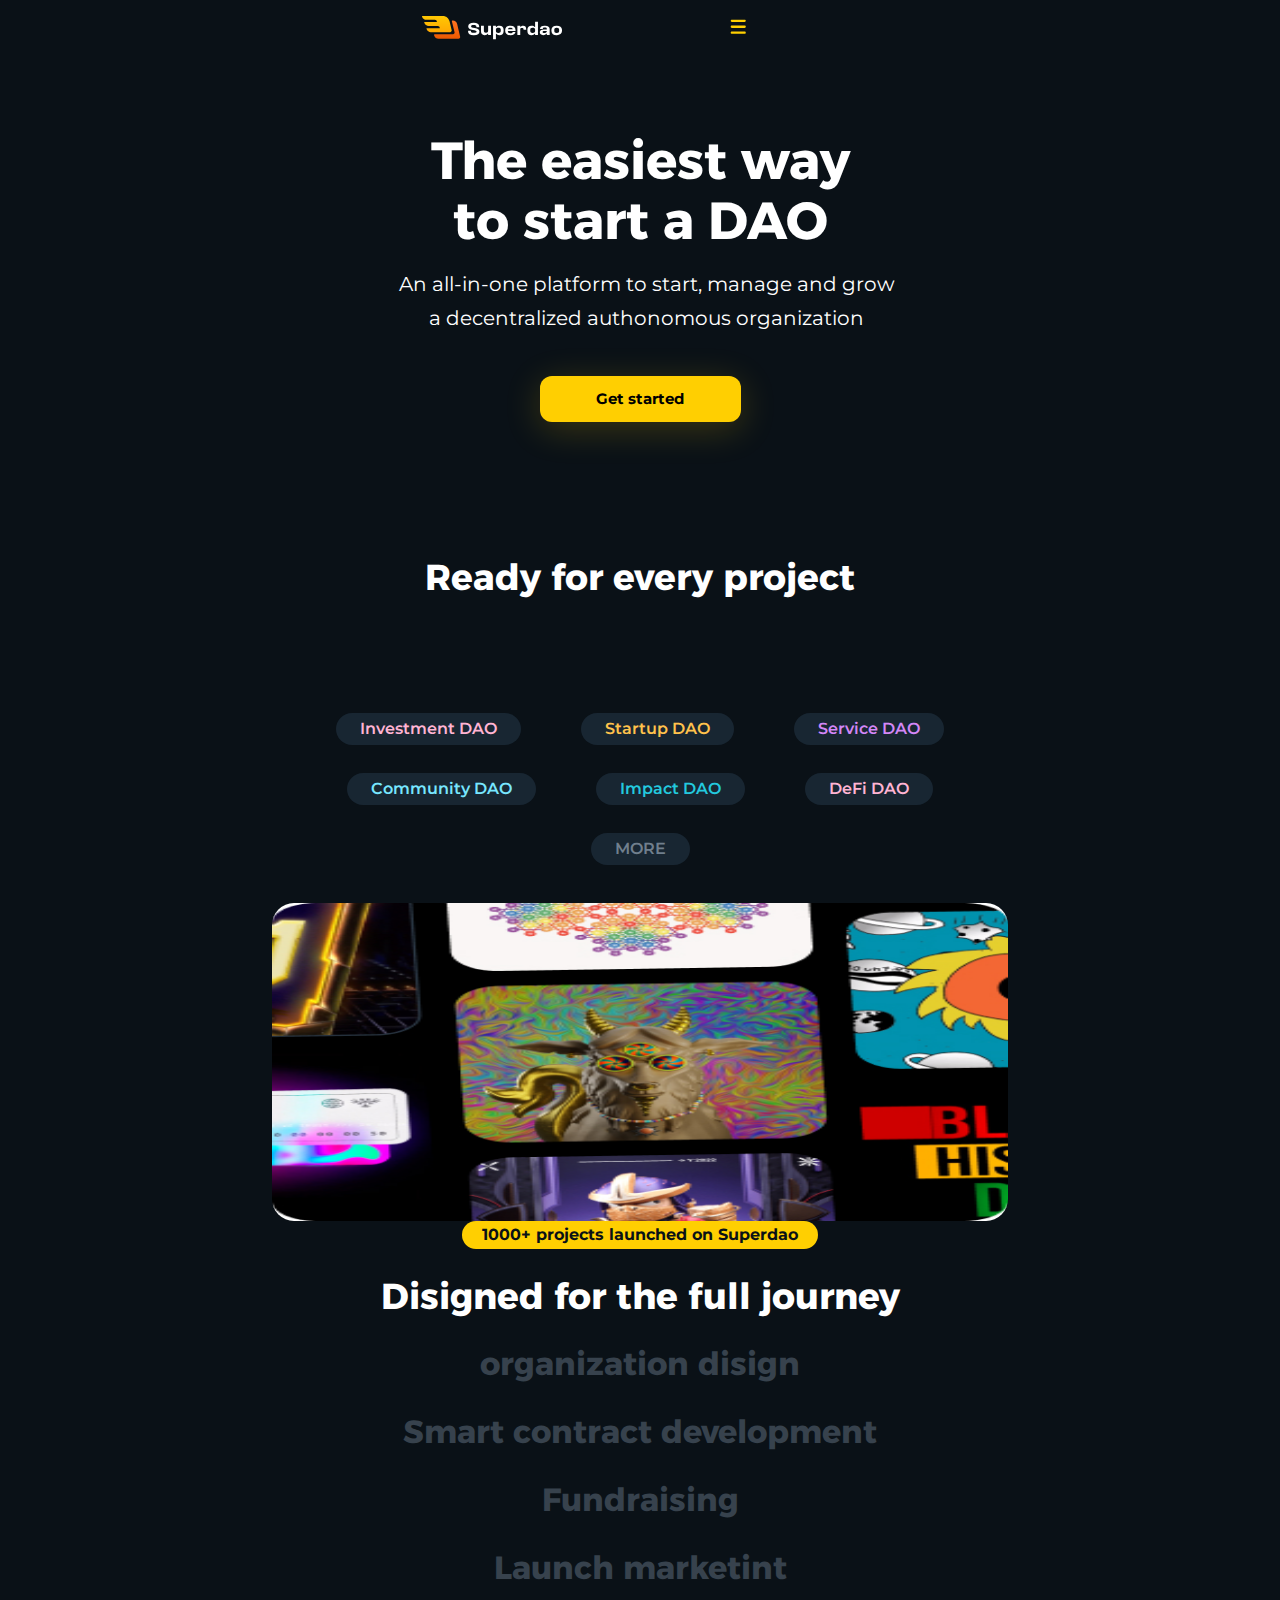
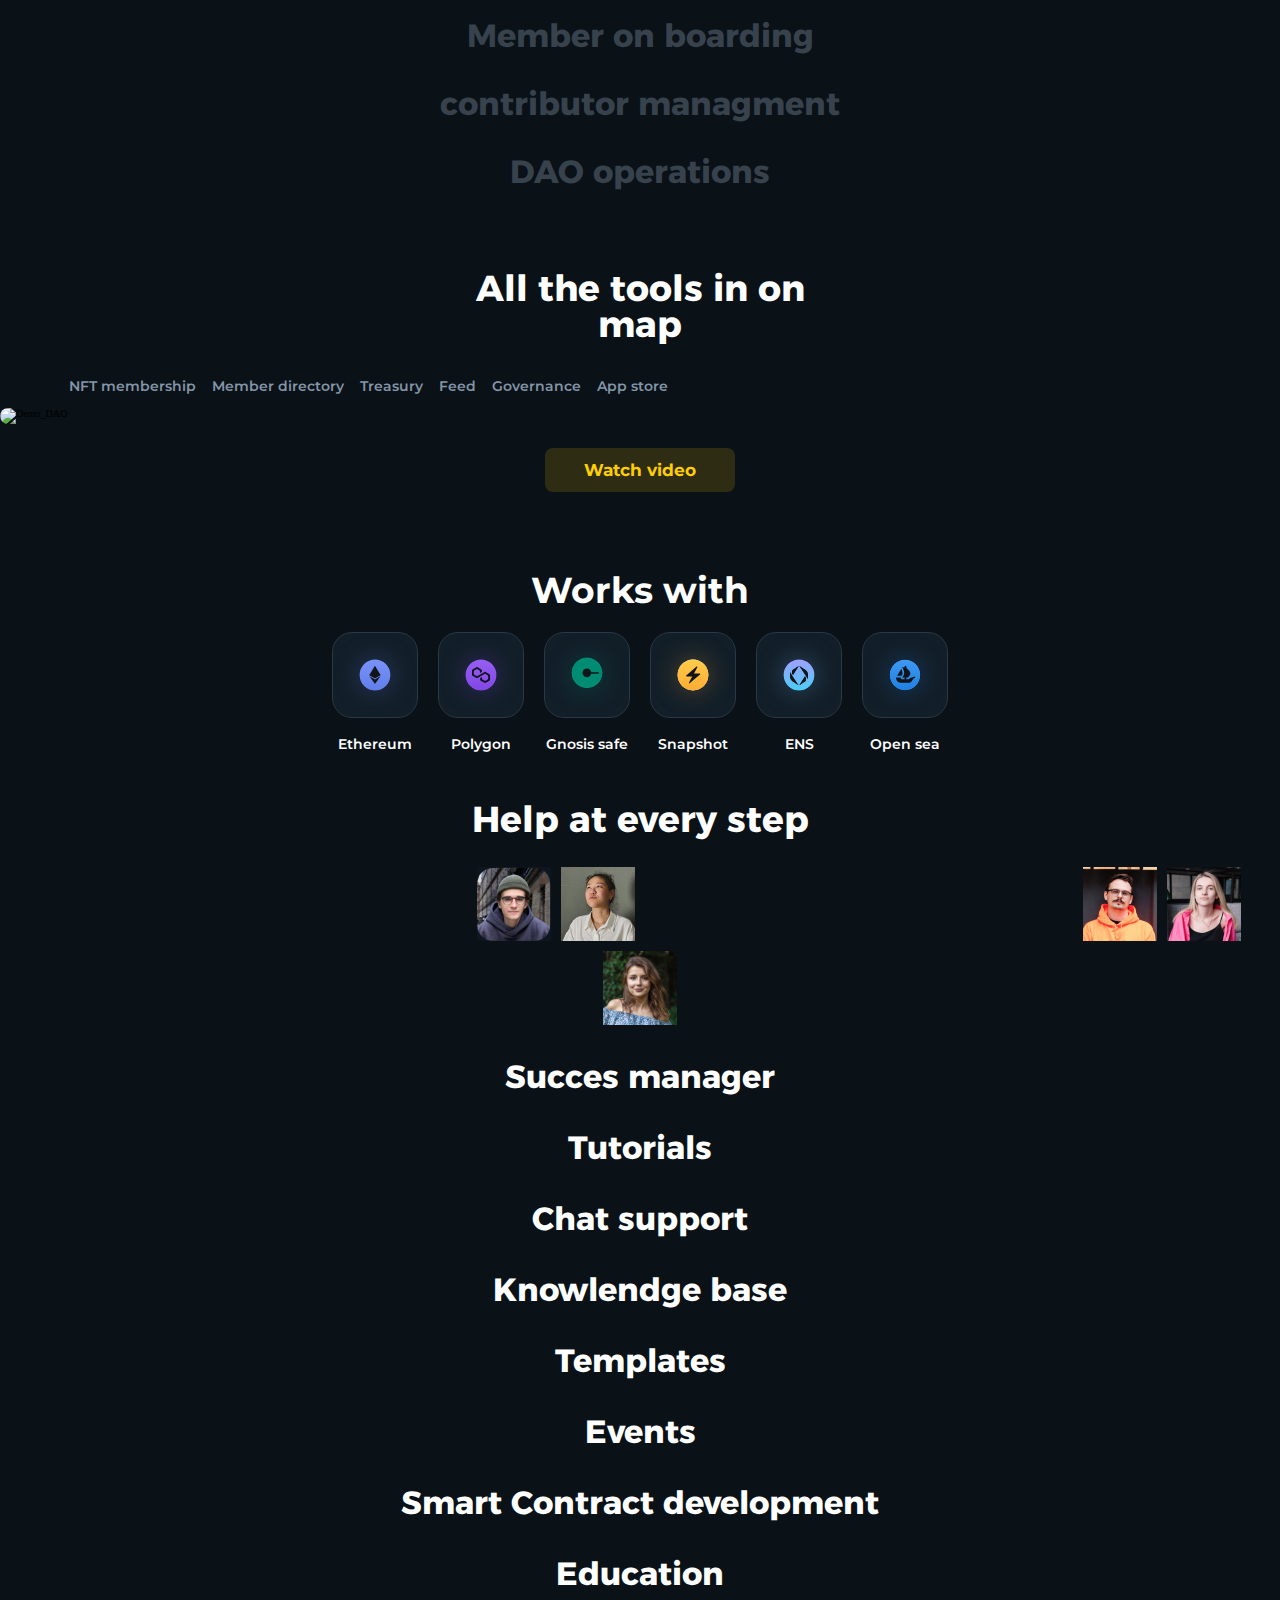
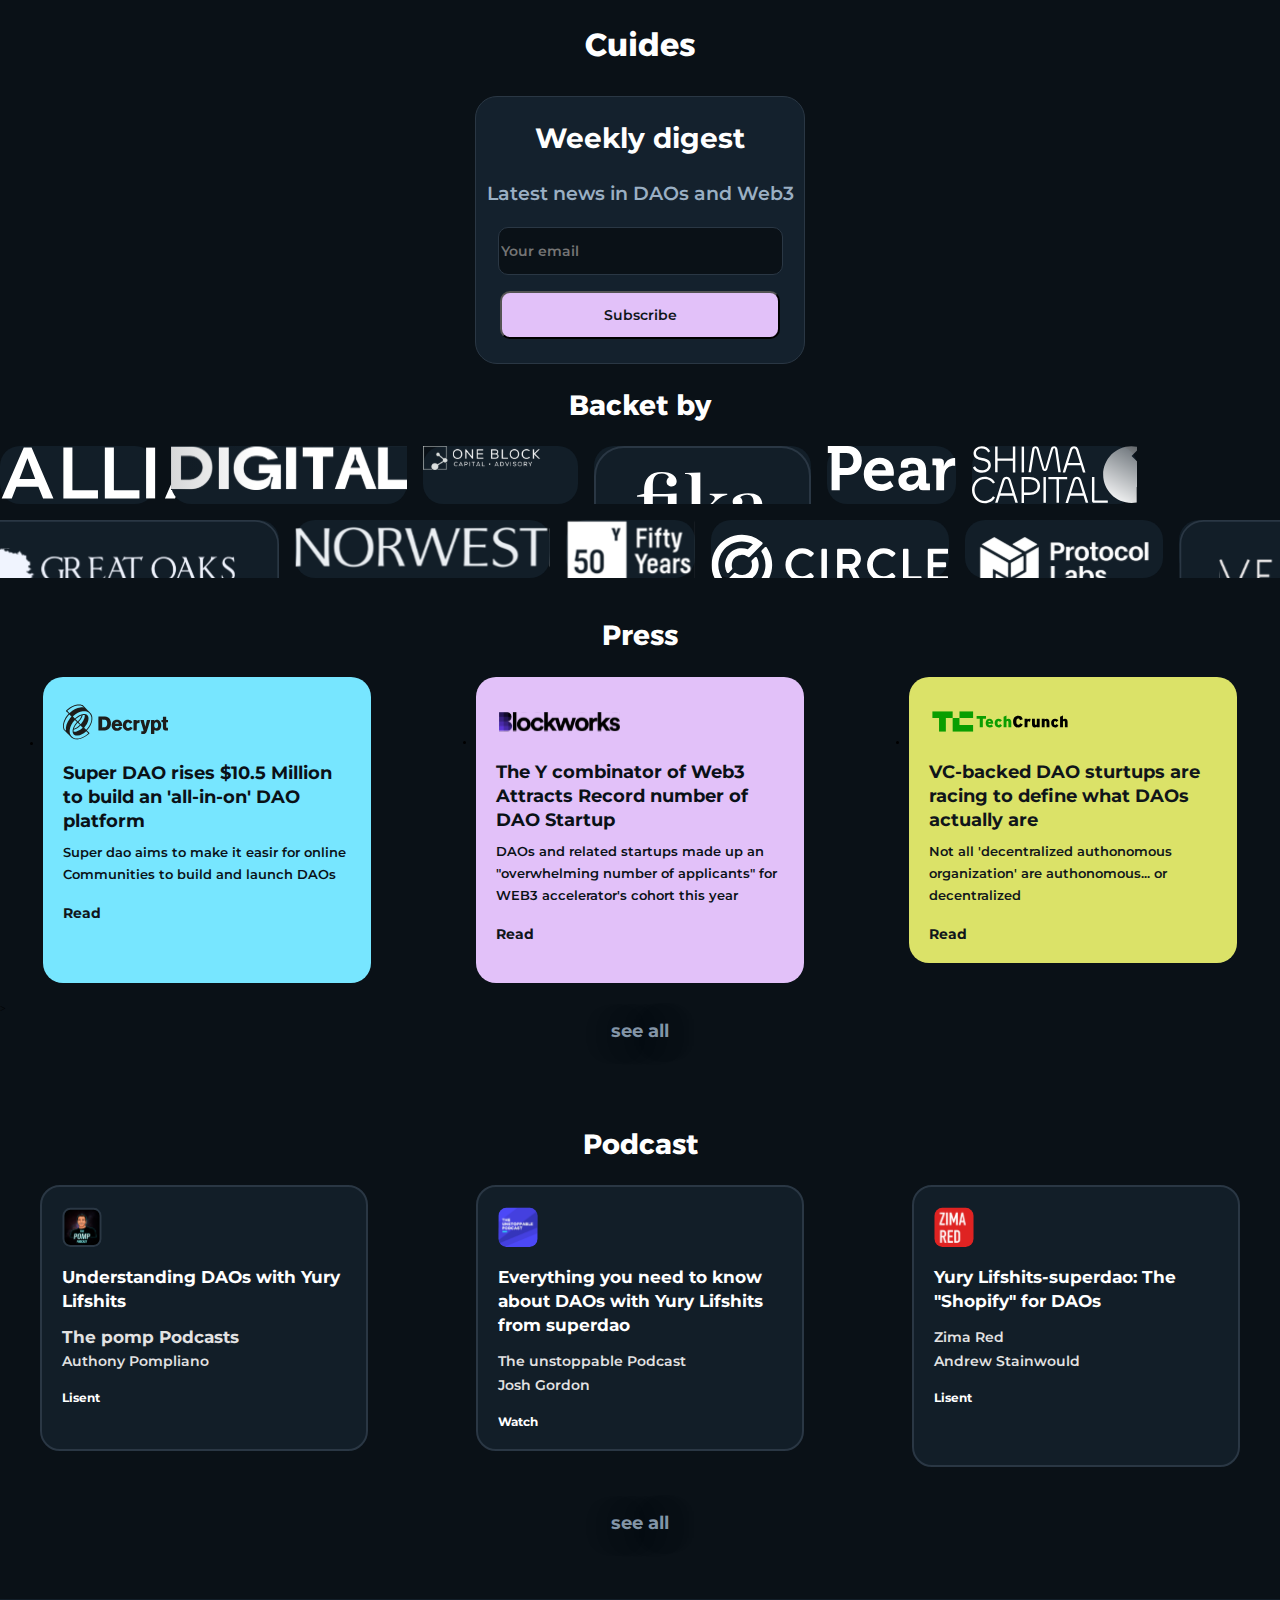
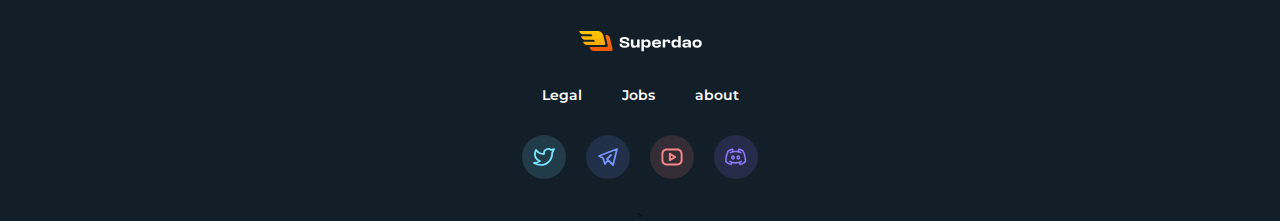
==== INDEX.HTML @ 60c02bfa "Добавил медиа запросы" ====
<!DOCTYPE html>
<html lang="en">

<head>
    <meta charset="UTF-8">
    <meta name="viewport" content="width=device-width, initial-scale=1.0">
    <link rel="stylesheet" href="css/normalize.css">
    <link rel="stylesheet" href="css/style.css">
    <link rel="img" href="img/">
    <title>Document</title>
</head>

<body class="body">
    <header class="header">
            <div class="header__wrapper wrapper">          
                <a class="header__link" href="#"><img src="img/Logo (1).svg" alt="logo"></a>
                <button class="header__button" type="menu" name="menu">
                <svg class="header__burger-menu" width="16.5" height="15.5" viewBox="0 0 18 16" fill="none">
                    <path fill-rule="evenodd" clip-rule="evenodd"
                    d="M2 0.25C1.30964 0.25 0.75 0.809644 0.75 1.5C0.75 2.19036 1.30964 2.75 2 2.75H16C16.6904 2.75 17.25 2.19036 17.25 1.5C17.25 0.809644 16.6904 0.25 16 0.25H2ZM0.75 8C0.75 7.30964 1.30964 6.75 2 6.75H16C16.6904 6.75 17.25 7.30964 17.25 8C17.25 8.69036 16.6904 9.25 16 9.25H2C1.30964 9.25 0.75 8.69036 0.75 8ZM0.75 14.5C0.75 13.8096 1.30964 13.25 2 13.25H16C16.6904 13.25 17.25 13.8096 17.25 14.5C17.25 15.1904 16.6904 15.75 16 15.75H2C1.30964 15.75 0.75 15.1904 0.75 14.5Z"
                    fill="#FFCF01" />
                </svg></button>
        </div>
    </header>
    <main class="main">
        <section class="main__begin begin">
            <div class="begin__wrapper">
                <h1 class="begin__headline">The easiest way to start a DAO</h1>
                <p class="begin__text">An all-in-one platform to start, manage and grow a decentralized authonomous
                    organization</p>
                <a class="begin__link">Get started</a>
            </div>
        </section>
        <section class="main__projects projects">
            <div class="projects__wrapper">
                <h2 class="projects__headline">Ready for every project</h2>
                <ul class="projects__list">
                    <li class="projects__item"><a class="projects__link_pink">Investment DAO</a></li>
                    <li class="projects__item"><a class="projects__link_orange">Startup DAO</a></li>
                    <li class="projects__item"><a class="projects__link_purple">Service DAO</a></li>
                    <li class="projects__item"><a class="projects__link_blue">Community DAO</a></li>
                    <li class="projects__item"><a class="projects__link_darkblue">Impact DAO</a></li>
                    <li class="projects__item"><a class="projects__link_pink2">DeFi DAO</a></li>
                    <li class="projects__item"><a class="projects__link_grey">MORE</a></li>
                </ul>
                <img class="projects__img" src="img/Frame 5631.jpg" alt="Kartinka">
                <a class="projects__link-general" href="#">1000+ projects launched on Superdao</a>
            </div>
        </section>
        <section class="main__designet designet">
            <div class="designet__wrapper">
                <h2 class="designet__headline">Disigned for the full journey</h2>
                <ul class="designet__list">
                    <li class="designet__item">
                        <p class="designet__item_text">organization disign</p>
                    </li>
                    <li class="designet__item">
                        <p class="designet__item_text">Smart contract development</p>
                    </li>
                    <p class="designet__item">
                    <p class="designet__item_text">Fundraising</p>
                    </li>
                    <li class="designet__item">
                        <p class="designet__item_text">Launch marketint</p>
                    </li>
                    <li class="designet__item">
                        <p class="designet__item_text">Member on boarding</p>
                    </li>
                    <li class="designet__item">
                        <p class="designet__item_text">contributor managment</p>
                    </li>
                    <li class="designet__item">
                        <p class="designet__item_text">DAO operations</p>
                    </li>
                </ul>
            </div>
        </section>
        <section class="main__tools tools">
            <div class="tools__wrapper">
                <h2 class="tools__headline">All the tools in on map</h2>
                <ul class="tools__list">
                    <li class="tools__item"><a class="tools__link" href="#">NFT membership</a></li>
                    <li class="tools__item"><a class="tools__link" href="#">Member directory</a></li>
                    <li class="tools__item"><a class="tools__link" href="#">Treasury</a></li>
                    <li class="tools__item"><a class="tools__link" href="#">Feed</a></li>
                    <li class="tools__item"><a class="tools__link" href="#">Governance</a></li>
                    <li class="tools__item"><a class="tools__link" href="#">App store</a></li>
                </ul>
                <img class="tools__img" src="img/1 NFT membership.svg" alt="Demo_DAO">
                <a class="tools__link-special" href="#">Watch video</a>
            </div>
        </section>
        <section class="main__cooperation cooperation">
            <div class="cooperation__wrapper">
                <h2 class="cooperation__headline">Works with</h2>
                <ul class="cooperation__list">
                    <li class="cooperation__item">
                        <img class="cooperation__icon" src="img/Icon_ethereum (1).svg" alt="Ethereum">
                        <p class="cooperation__text">Ethereum</p>
                    </li>
                    <li class="cooperation__item">
                        <img class="cooperation__icon" src="img/Icon_polygon (1).svg" alt="Polygon">
                        <p class="cooperation__text">Polygon</p>
                    </li>
                    <li class="cooperation__item">
                        <img class="cooperation__icon" src="img/Frame 5608 (1).svg" alt="Gnosis safe">
                        <p class="cooperation__text">Gnosis safe</p>
                    </li>
                    <li class="cooperation__item">
                        <img class="cooperation__icon" src="img/Frame 2091 (1).svg" alt="Snapshot">
                        <p class="cooperation__text">Snapshot</p>
                    </li>
                    <li class="cooperation__item">
                        <img class="cooperation__icon" src="img/Avatar.svg" alt="ENS">
                        <p class="cooperation__text">ENS</p>
                    </li>
                    <li class="cooperation__item">
                        <img class="cooperation__icon" src="img/icon_opensea.svg" alt="oper sea">
                        <p class="cooperation__text">Open sea</p>
                    </li>
                </ul>
            </div>
        </section>
        <section class="main__help help">
            <div class="help__wrapper">
                <h2 class="help__headline">Help at every step</h2>
                <ul class="help__list-images">
                    <li class="help__item-images"><img class="help__image" src="img/image 124.jpg" alt="human1"></li>
                    <li class="help__item-images"><img class="help__image" src="img/image 121.jpg" alt="human2"></li>
                    <li class="help__item-images"><img class="help__image" src="img/Sergey Zanozin 2 2 (1).jpg" alt="human3"></li>
                    <li class="help__item-images"><img class="help__image" src="img/IMG_4390-Edit 2.jpg" alt="human4"></li>
                    <li class="help__item-images"><img class="help__image" src="img/image 125.jpg" alt="human5"></li>
                </ul>
                <ul class="help__list">
                    <li class="help__item">
                        <p class="help__text">Succes manager</p>
                    </li>
                    <li class="help__item">
                        <p class="help__text">Tutorials</p>
                    </li>
                    <li class="help__item">
                        <p class="help__text">Chat support</p>
                    </li>
                    <li class="help__item">
                        <p class="help__text">Knowlendge base</p>
                    </li>
                    <li class="help__item">
                        <p class="help__text">Templates</p>
                    </li>
                    <li class="help__item">
                        <p class="help__text">Events</p>
                    </li>
                    <li class="help__item">
                        <p class="help__text">Smart Contract development</p>
                    </li>
                    <li class="help__item">
                        <p class="help__text">Education</p>
                    </li>
                    <li class="help__item">
                        <p class="help__text">Cuides</p>
                    </li>
                </ul>
            </div>
        </section>
        <section class="form">
            <div class="form__wrapper">
                <h2 class="form__headline">Weekly digest</h2>
                <p class="form__text">Latest news in DAOs and Web3</p>
                <form class="form__newsletter">
                    <label class="form__label">
                        <input class="form__input" type="email" name="email" placeholder="Your email">
                    </label>
                    <button class="form__button" type="submit">Subscribe</button>
                </form>
            </div>
        </section>
        <section class="main__supports supports">
            <div class="supports__wrapper">
                <h2 class="supports__headline">Backet by</h2>
            </div>
            <div class="supports__list-wrapper">    
                <ul class="supports__list">
                    <li class="supports__item supports__item--alliance">
                        <img class="supports__image" height="55" src="img/ALLIANCE.svg" alt="ALLIANCE">
                    </li>
                    <li class="supports__item supports__item--wordmark-white">
                        <img class="supports__image"  height="" src="img/wordmark-white.svg" alt="wordmark-white">
                    </li>
                    <li class="supports__item supports__item--Digital">
                        <img  class="supports__image"  height="24" src="img/222 1.svg" alt="Digital">
                    </li>
                    <li class="supports__item supports__item--fika">
                        <img class="supports__image"  height="" src="img/Logo_4.svg" alt="fika">
                    </li>
                    <li class="supports__item supports__item--pear">
                        <img class="supports__image"  height="" src="img/Frame (3).svg" alt="pear">
                    </li>
                    <li class="supports__item supports__item--shima">
                        <img class="supports__image"  height="" src="img/Group 5575.svg" alt="shima">
                    </li>
                </ul>
            </div>
            <div class="supports__list-wrapper">    
                <ul class="supports__list">
                    <li class="supports__item supports__item--great oaks">
                        <img class="supports__image"  height="" src="img/Logo_7@2x.svg" alt="great oaks">
                    </li>
                    <li class="supports__item supports__item--Norwest">
                        <img class="supports__image"  height="" src="img/norwest_one-word 2 (1).svg" alt="Norwest">
                    </li>
                    <li class="supports__item supports__item--fifty year">
                        <img  class="supports__image"  height=""src="img/Logo_fund_3 (1).svg" alt="fifty year">
                    </li>
                    <li class="supports__item supports__item--circre">
                        <img class="supports__image"  height="" src="img/circle 4 (3).svg" alt="circre">
                    </li>
                    <li class="supports__item supports__item--protocol labs">
                        <img class="supports__image"  height="" src="img/PL-logo-vertical-2lines-white.svg" alt="protocol labs">
                    </li>
                    <li class="supports__item supports__item--vertures">
                        <img class="supports__image"  height="" src="img/Logo_12.svg" alt="vertures">
                    </li>
                </ul>
            </div>
        </section>
        <section class="main__press press">
            <div class="press__wrapper ">
                <h2 class="press__headline">Press</h2>
                <ul class="press__list">
                    <li class="press__decicrypt decicrypt">
                        <img class="decicrypt__image" src="img/Frame 5589.svg" alt="Logotip">
                        <h3 class="decicrypt__headline">Super DAO rises $10.5 Million to build an 'all-in-on' DAO
                            platform
                        </h3>
                        <p class="decicrypt__text">Super dao aims to make it easir for online Communities to build and
                            launch DAOs</p>
                        <a class="decicrypt__link">Read</a>
                    </li>
                    <li class="press__blookwork blookwork">
                        <img class="blookwork__image" src="img/image 93.svg" alt="Logotip2">
                        <h3 class="blookwork__headline">The Y combinator of Web3 Attracts Record number of DAO Startup
                        </h3>
                        <p class="blookwork__text">DAOs and related startups made up an "overwhelming number of
                            applicants"
                            for WEB3 accelerator's
                            cohort this year</p>
                        <a class="blookwork__link">Read</a>
                    </li>
                    <li class="press__tech-crunch tech-crunch">
                        <img class="tech-crunch__image" src="img/TechCrunch-logo 1.svg" alt="Logotip3">
                        <h3 class="tech-crunch__headline">VC-backed DAO sturtups are racing to define what DAOs actually
                            are
                        </h3>
                        <p class="tech-crunch__text">Not all 'decentralized authonomous organization' are authonomous...
                            or
                            decentralized</p>
                        <a class="tech-crunch__link">Read</a>
                    </li>
                </ul>>
                <a class="press__link">see all</a>
            </div>
        </section>
        <section class="main__podcasts podcasts">
            <div class="podcasts__wrapper">
                <h2 class="podcasts__headline">Podcast</h2>
                <ul class="podcasts__list">
                    <li class="podcasts__anthony-pompliano anthony-pompliano">
                        <img class="anthony-pompliano__image" src="img/Rectangle 39403.svg" alt="Logotip4">
                        <h3 class="anthony-pompliano__headline">Understanding DAOs with Yury Lifshits</h3>
                        <p class="anthony-pompliano__text">The pomp Podcasts</p>
                        <p class="anthony-pompliano__text2">Authony Pompliano</p>
                        <a class="anthony-pompliano__link" href="#">Lisent</a>
                    </li>
                    <li class="podcasts__josh-gordon josh-gordon">
                        <img class="josh-gordon__image" src="img/Rectangle 39403 (1).svg" alt="Logotip5">
                        <h3 class="josh-gordon__headline">Everything you need to know about DAOs with Yury Lifshits from
                            superdao</h3>
                        <p class="josh-gordon__text">The unstoppable Podcast</p>
                        <p class="josh-gordon__text2">Josh Gordon</p>
                        <a class="josh-gordon__link" href="#">Watch</a>
                    </li>
                    <li class="podcasts__andrew-stainwold andrew-stainwold">
                        <img class="andrew-stainwold__image" src="img/Rectangle 39403 (2).svg" alt="Logotip6">
                        <h3 class="andrew-stainwold__headline">Yury Lifshits-superdao: The "Shopify" for DAOs</h3>
                        <p class="andrew-stainwold__text">Zima Red</p>
                        <p class="andrew-stainwold__text2">Andrew Stainwould</p>
                        <a class="andrew-stainwold__link" href="#">Lisent</a>
                    </li>
                </ul>
                <a class="podcasts__link_general" href="#">see all</a>
            </div>
        </section>
    </main>
    <footer class="footer">
        <div class="footer__wrapper">
            <a class="footer__link-ikon" href="#"><img class="footer__logo" src="img/Logo (1).svg" alt="logo5"></a>
            <ul class="footer__list-text">
                <li><a class="footer__text" href="">Legal</a></li>
                <li><a class="footer__text" href="">Jobs</a></li>
                <li><a class="footer__text" href="">about</a></li>
            </ul>
            <ul class="footer__list-link">
                <li>
                    <a class="footer__link-1" href="#">
                        <img class="footer__icon" src="img/Frame.svg" alt="tweater">
                    </a>
                </li>
                <li>
                    <a class="footer__link-2" href="#">
                        <img class="footer__icon" src="img/Frame (1).svg" alt="Telegramm">
                    </a>
                </li>
                <li>
                    <a class="footer__link-3" href="#">
                        <img class="footer__icon" src="img/Frame (2).svg" alt="youtube">
                    </a>
                </li>
                <li>
                    <a class="footer__link-4" href="#">
                        <img class="footer__icon" src="img/Frame 5617.svg" alt="discord">
                    </a>
                </li>
            </ul>>
        </div>
    </footer>
</body>

</html>
---- css/style.css ----
/* alexandria-regular - latin */
@font-face {
    font-display: swap; /* Check https://developer.mozilla.org/en-US/docs/Web/CSS/@font-face/font-display for other options. */
    font-family: 'Alexandria';
    font-style: normal;
    font-weight: 400;
    src: url('../fonts/alexandria-v3-latin-regular.woff2') format('woff2'); /* Chrome 36+, Opera 23+, Firefox 39+, Safari 12+, iOS 10+ */
  }
  /* alexandria-700 - latin */
  @font-face {
    font-display: swap; /* Check https://developer.mozilla.org/en-US/docs/Web/CSS/@font-face/font-display for other options. */
    font-family: 'Alexandria';
    font-style: normal;
    font-weight: 700;
    src: url('../fonts/alexandria-v3-latin-700.woff2') format('woff2'); /* Chrome 36+, Opera 23+, Firefox 39+, Safari 12+, iOS 10+ */
  }
/* montserrat-regular - latin */
@font-face {
    font-display: swap; /* Check https://developer.mozilla.org/en-US/docs/Web/CSS/@font-face/font-display for other options. */
    font-family: 'Montserrat';
    font-style: normal;
    font-weight: 400;
    src: url('../fonts/montserrat-v26-latin-regular.woff2') format('woff2'); /* Chrome 36+, Opera 23+, Firefox 39+, Safari 12+, iOS 10+ */
  }
  /* montserrat-600 - latin */
  @font-face {
    font-display: swap; /* Check https://developer.mozilla.org/en-US/docs/Web/CSS/@font-face/font-display for other options. */
    font-family: 'Montserrat';
    font-style: normal;
    font-weight: 600;
    src: url('../fonts/montserrat-v26-latin-600.woff2') format('woff2'); /* Chrome 36+, Opera 23+, Firefox 39+, Safari 12+, iOS 10+ */
  }
  /* montserrat-700 - latin */
  @font-face {
    font-display: swap; /* Check https://developer.mozilla.org/en-US/docs/Web/CSS/@font-face/font-display for other options. */
    font-family: 'Montserrat';
    font-style: normal;
    font-weight: 700;
    src: url('../fonts/montserrat-v26-latin-700.woff2') format('woff2'); /* Chrome 36+, Opera 23+, Firefox 39+, Safari 12+, iOS 10+ */
  }
  
:root{
    --bg-color: #0A1117;
    --head-color: white;
    --button-color: #FFCF01; 
    --projects-button-color:#182632;
    --designer-list-color:#37424D; 
    --designer-listcolour:#23C9DE;
    --tools__linktext:#8395A7;
    --font__text:#9AAFC3;
    --newsletter-button-color: #E2C1F9;
    --projects__button-text:#FFB4D3;
    --projects__textbutton-purple:#D387F7;
    --projects__textbutton-blue:#77E6FF;
    --projects__textbutton-grey:#707F8D;    
      font-size: 62.5%;
}
ul{
    margin: 0;
    padding: 0;
}
.body{
    background-color:var(--bg-color);
    box-sizing: border-box;
    
}
.wrapper{
    display: flex;
    padding: 1.6rem;
    justify-content: center;
    align-items: flex-start;
    gap: 16.4rem;
    flex-shrink: 0;
}

.header__button{
    background-color: #0A1117;
    color: #0A1117;
    width: 2.4rem;
    height: 2.4rem;
    padding: 0rem;
    margin: 0rem;
    border: none;
}
.begin__wrapper{
    min-width: 32.8rem;
    display: flex ;
    flex-direction: column;
    margin: 0 auto;
    margin-top: 8rem;
    justify-content: center;
}
.projects__wrapper{
    min-width: 32.8rem;
    display: flex ;
    flex-direction: column;
    margin: 9.9rem 1.6rem 0rem;
    align-items: center;
}
.cooperation__wrapper{
    width: 100%;
    min-width: 32.8rem;
    margin: 8rem auto 0 ;
}
.help__wrapper{
    width: 100%;
    min-width: 32.8rem;
    margin: 0 auto ;
}
.form__wrapper{
    min-width: 32.8rem;
}
.supports__wrapper{
    width: 100%;
    min-width: 32.8rem;
    margin: 0 auto ;
}
.press__wrapper{
    width: 100%;
    min-width: 32.8rem;
    margin: 0 auto ;
}
.blookwork{
    min-width: 28.8rem;
}
.tech-crunch{
    min-width: 28.8rem;
}
.podcasts__wrapper{
    width: 100%;
    min-width: 32.8rem;
    margin: 0 auto ;
}
.begin__headline{
    color:var(--head-color);
    text-align: center;
    width: 31.4rem;
    font-family: Alexandria;
    font-size: 3.6rem;
    margin: 0 auto 1.6rem;;
    font-style: normal;
    font-weight: 700;
    line-height: 4.4rem; /* 122.222% */
}
.begin__text{
    color:var(--head-color);
    text-align: center;
    font-family: Montserrat;
    font-size: 1.8rem;
    font-style: normal;
    font-weight: 500;
    margin: 0 0.7rem 4.1rem;
    line-height: 2.8rem; /* 155.556% */
}
.begin__link{
    background-color:var(--button-color);
    border-radius: 1.2rem;
    box-shadow: 0rem 0.7rem 3.6rem 0rem rgba(255, 207, 1, 0.20);
    display: inline-block;
    font-size: 1.5rem;
    text-align: center;
    font-family: Montserrat;
    font-style: normal;
    font-weight: 700;
    line-height: 3rem; /* 200% */
    padding: 0.8rem 2.8rem;
    margin: 0 auto;
    justify-content: center;
    align-items: center;
    width: 14.5rem;

}
.projects__headline{
    color: var(--head-color);
    text-align: center;
    font-family: Alexandria;
    margin: 0rem 0rem 2.4rem 0rem;
    margin-bottom: 2.4rem;
    font-style: normal;
    font-weight: 700;
    line-height: 3.6rem; /* 128.571% */
    width: 32.8rem;
    height: 7.2rem;
}
.projects__list{
    list-style-type: none;
    text-align: center;
    display: flex;
    flex-direction: row;
    flex-wrap: wrap;
    justify-content: center;
}
.projects__link_pink{
    display: block;
    text-decoration: none; 
    gap: 0.8rem;
    border-radius: 4.4939rem;
    background: #182632;
    color: #FFB4D3;
    text-align: center;
    font-family: Montserrat;
    font-size: 1.4rem;
    font-style: normal;
    font-weight: 600;
    line-height: 1.6rem; /* 114.286% */
    padding: 1.2rem 1.4rem ;
    margin: 0.6rem 0.6rem;
}
.projects__link_pink2{
    display: block;
    text-decoration: none; 
    gap: 0.8rem;
    border-radius: 4.4939rem;
    background: #182632;
    color: #FFB4D3;
    text-align: center;
    font-family: Montserrat;
    font-size: 1.4rem;
    font-style: normal;
    font-weight: 600;
    line-height: 1.6rem; /* 114.286% */
    padding: 1.2rem 1.4rem ;
    margin: 0.6rem 0.6rem;
}
.projects__link_orange{
    display: block;
    text-decoration: none; 
    gap: 0.8rem;
    border-radius: 4.4939rem;
    background: #182632;
    color: #FFC24C;
    text-align: center;
    font-family: Montserrat;
    font-size: 1.4rem;
    font-style: normal;
    font-weight: 600;
    line-height: 1.6rem; /* 114.286% */
    padding: 1.2rem 1.4rem ;
    margin: 0.6rem 0.6rem;
}
.projects__link_purple{
    display: block;
    text-decoration: none; 
    gap: 0.8rem;
    border-radius: 4.4939rem;
    background: #182632;
    color: #D387F7;
    text-align: center;
    font-family: Montserrat;
    font-size: 1.4rem;
    font-style: normal;
    font-weight: 600;
    line-height: 1.6rem; /* 114.286% */
    padding: 1.2rem 1.4rem ;
    margin: 0.6rem 0.6rem;
}
.projects__link_purple{
    display: block;
    text-decoration: none; 
    gap: 0.8rem;
    border-radius: 4.4939rem;
    background: #182632;
    color: #D387F7;
    text-align: center;
    font-family: Montserrat;
    font-size: 1.4rem;
    font-style: normal;
    font-weight: 600;
    line-height: 1.6rem; /* 114.286% */
    padding: 1.2rem 1.4rem ;
    margin: 0.6rem 0.6rem;
}
.projects__link_blue{
    display: block;
    text-decoration: none; 
    gap: 0.8rem;
    border-radius: 4.4939rem;
    background: #182632;
    color: #77E6FF;
    text-align: center;
    font-family: Montserrat;
    font-size: 1.4rem;
    font-style: normal;
    font-weight: 600;
    line-height: 1.6rem; /* 114.286% */
    padding: 1.2rem 1.4rem ;
    margin: 0.6rem 0.6rem;
}
.projects__link_darkblue{
    display: block;
    text-decoration: none; 
    gap: 0.8rem;
    border-radius: 4.4939rem;
    background: #182632;
    color: #23C9DE;
    text-align: center;
    font-family: Montserrat;
    font-size: 1.4rem;
    font-style: normal;
    font-weight: 600;
    line-height: 1.6rem; /* 114.286% */
    padding: 1.2rem 1.4rem ;
    margin: 0.6rem 0.6rem;
}
.projects__link_grey{
    display: block;
    text-decoration: none; 
    gap: 0.8rem;
    border-radius: 4.4939rem;
    background: #182632;
    color: #707F8D;
    text-align: center;
    font-family: Montserrat;
    font-size: 1.4rem;
    font-style: normal;
    font-weight: 600;
    line-height: 1.6rem; /* 114.286% */
    padding: 1.2rem 1.4rem ;
    margin: 0.6rem 0.6rem;
}
.projects__button{
    gap: 0.4rem;
    background: #182632;
    border: 0;
}
.projects__img{
    border-radius: 2.2rem;
    margin-top: 2.4rem; ;
}
.projects__link-general{
    color: var(--bg-color);
    text-align: center;
    display: inline-flex;
    font-family: Montserrat;
    font-size: 1.3rem;
    font-style:normal;
    font-weight:700;
    line-height: 2.4rem;
    padding: 0.2rem 1.2rem;
    justify-content: center;
    align-items: center;
    gap: 0.8rem;
    border-radius: 10rem;
    background: var(--button-color);
    width: 25.7rem; 
    height:2.4rem;
    text-decoration: none;
}
.designet__wrapper{
    width: 100%;
    min-width: 32.8rem;
    margin: 0 auto ;
}
.designet__headline{
    color: var(--head-color);
    text-align: center;
    font-family: Alexandria;
    font-size: 2.8rem;
    font-style: normal;
    font-weight: 700;
    line-height: 3.6rem; /* 128.571% */
}
.designet__item_text{
    color:var(--designer-list-color);
    text-align: center;
    font-family: Alexandria;
    font-size: 2.0rem;
    line-height: 3.6rem;
    font-style: normal;
    font-weight: 700;
    line-height: 3.6rem; /* 180% */
}
.designet__text-special{
    color :var(--designer-listcolour);
    text-align: center;
    font-family: Alexandria;
    font-size: 2.0rem;
    font-style: normal;
    font-weight: 700;
    line-height: 3.6rem; /* 180% */
}
.tools__wrapper{
    width: 100%;
    min-width: 32.9rem;
    margin: 8rem auto 0rem;   
}
.tools__headline{
    color: var(--head-color);
    text-align: center;
    font-family: Alexandria;
    font-size: 28px;
    font-style: normal;
    font-weight: 700;
    width: 20rem;
    margin: 0 auto 2.4rem;
    line-height: 36px; /* 128.571% */
    justify-content: center;
    flex-wrap: wrap;
}
.tools__list{
    list-style-type: none;
    text-align: center;
    display: flex;
    flex-direction: row;
    flex-wrap: wrap;
    justify-content: center;
    text-align: center;
}
.tools__item{
    color: var(--button-color);
    text-align: center;
    justify-content: center;
    font-family: Montserrat;
    font-size: 1.4rem;
    font-style: normal;
    font-weight: 600;
    line-height: 1.7976rem; /* 128.398% */
    margin: 1.2rem 0.8rem;
}
.tools__list{
    text-align: center;
}
.tools__link{
    color: var(--tools__linktext);
    text-align: center;
    text-decoration: none;
    font-family: Montserrat;
    font-size: 1.4rem;
    font-style: normal;
    font-weight: 600;
    line-height: 1.7976rem; /* 128.398% */
}
.tools__link-special{
    background-color:rgba(255, 207, 1, 0.15);
    color: #FFCF01;
    font-family: Montserrat;
    font-size: 1.5rem;
    font-style: normal;
    font-weight: 700;
    line-height: 3.6rem;
    margin: 0 auto;
    display: flex;
    width: 19rem;
    height: 4.4rem;
    justify-content: center;
    align-items: center;
    border-radius: 0.8rem;
    text-decoration: none;   
}
.tools__img{
    margin: 0rem auto 2.4rem auto;
    border-radius: 1rem;
    display: block;
}
.cooperation__headline{
    color: var(--head-color);
    text-align: center;
    font-family: Montserrat;
    margin: 0rem auto 2.3rem;
    font-size: 2.8rem;
    font-style: normal;
    font-weight: 700;
    line-height: 3.6rem; /* 128.571% */
}
.cooperation__list{
    list-style-type: none;
    text-align: center;
    display: flex;
    flex-direction: row;
    flex-wrap: wrap;
    justify-content: center;
    text-align: center;
}
.cooperation__item{
    display: block;
    color: var(--button-color);
    text-align: center;
    justify-content: center;
    font-family: Montserrat;
    font-size: 1.4rem;
    font-style: normal;
    font-weight: 600;
    line-height: 1.7976rem; /* 128.398% */
    margin: 0.1rem 1rem;
}
.cooperation__text{
    color:var(--head-color);
    text-align: center;
    font-family: Montserrat;
    font-size: 1.2rem;
    font-style: normal;
    font-weight: 600;
    line-height: 1.7976rem; /* 149.798% */
}
.cooperation__icon{
    display: flex;
    width: 8.4rem;
    height: 8.4rem;
    justify-content: center;
    align-items: center;
    flex-shrink: 0;
    border-radius: 2rem;
    border: 0.0957rem solid #2A3744;
    background: #121E28;
}
.help__headline{
    color: var(--head-color);
    text-align: center;
    font-family: Alexandria;
    font-size: 2.8rem;
    font-style: normal;
    font-weight: 700;
    line-height: 3.6rem; /* 128.571% */
}
.help__list-images{
    display: flex;
    flex-shrink: 1;
    justify-content: center;
    flex-wrap : wrap;
    gap: 1rem;
    margin: 2.4rem 0rem 2.2rem;
    align-items: center;
}
    .help__item-images:first-child{
        flex-basis: 40%;
        display: flex;
        justify-content: end;
    }
    .help__item-images:nth-child(2){
        flex-basis: 40%;
    }
    .help__item-images{
        display: flex;

    }
.help__text{
    color:var(--head-color);
    text-align: center;
    font-family: Alexandria;
    font-size: 1.8rem;
    font-style: normal;
    font-weight: 700;
    line-height: normal;
}
.form__wrapper{
    width: 32.8rem;
    text-align: center;
    border-radius: 2.2rem;
    border: 0.1rem solid #2A3744;
    background: #14212D;
    margin-left: auto;
    margin-right: auto;
}

.form__headline{
    color: var(--head-color);
    text-align: center;
    font-family: Montserrat;
    font-size: 2.8rem;
    font-style: normal;
    font-weight: 700;
    line-height: 3.6rem; /* 128.571% */
}
.form__text{
    color:var(--font__text);
    text-align: center;
    font-family: Montserrat;
    font-size: 1.9rem;
    font-style: normal;
    font-weight: 600;
    line-height: 2.8rem; /* 147.368% */
}
.form__input{
    
    width: 27.9rem;
    height: 4.4rem; 
    align-items: center;
    border-radius: 1rem;
    border: 0.1rem solid #2A3744;
    background: #121E28;
    color:var(--bg-color);
    background-color: #0A1117;
    font-family: Montserrat;
    font-size: 1.4rem;
    font-style: normal;
    font-weight: 600;
    line-height: 1.8rem; /* 128.571% */
}
.form__input::placeholder{
    color:var(#3D4C5B);
    font-family: Montserrat;
    font-size: 1.4rem;
    font-style: normal;
    font-weight: 600;
    line-height: 1.8rem; /* 128.571% */
}
.form__button{
    display: flex;
    color: #10151A;
    text-align: center;
    margin: 1.6rem auto 2.4rem;
    font-family: Montserrat;
    font-size: 1.4rem;
    font-style: normal;
    font-weight: 600;
    line-height: 2.4rem; /* 171.429% */
    width: 28rem;
    padding: 1rem 0rem;
    justify-content: center;
    align-items: center;
    border-radius: 1rem;
    background: var(--purple-light, #E2C1F9);
}
.supports__headline{
    color: var(--head-color);
    text-align: center;
    font-family: Alexandria;
    font-size: 2.8rem;
    font-style: normal;
    font-weight: 700;
    line-height: 3.6rem; /* 128.571% */    
}
.supports__list-wrapper{
    min-width: 36rem;
    width: 100%;
    display: flex;
    overflow: hidden;
}
.supports__list{
    height: 5.8rem;
    flex-shrink: 0;
    display: inline-flex;
    gap: 1.6rem;
    margin-bottom: 1.6rem;
    list-style: none;
    overflow: hidden;
}
.supports__item{
    height: 5.8rem;
    margin: 0rem 0rem 1.6rem 0rem ;
    background-color: #121E28;
    border-radius: 2rem;
}
.supports__item--alliance{
    width: 15.5rem;
    height: 5.8rem;
    background: #121E28;
}
.supports__item--Digital{
    width: 15.5rem;
    height: 5.8rem;
    background: #121E28;
}
.supports__image{
    object-fit: cover;
}
.press__headline{
    color: var(--head-color);
    text-align: center;
    font-family: Alexandria;
    font-size: 2.8rem;
    font-style: normal;
    font-weight: 700;
    line-height: 3.6rem; /* 128.571% */
}
.press__decicrypt{
    margin-top: 2.4rem;
    width: 28.8rem;
    margin: 0rem auto 2rem;
    padding: 2rem 2rem;
    border-radius: 2rem;
    background: #77E6FF;
}
.decicrypt__image{
    width: 19.2rem;
    height: 5rem;
}
.decicrypt__headline{
    color:var(--bg-color);
    font-family: Montserrat;
    margin: 1.2rem 0rem 0rem 0rem;
    font-size: 1.8rem;
    font-style: normal;
    font-weight: 700;
    line-height: 2.4rem; /* 133.333% */
}
.decicrypt__text{
    color:var(--bg-color);
    font-family: Montserrat;
    margin: 0.8rem 0rem 1.9rem 0rem;
    font-size: 1.3rem;
    font-style: normal;
    font-weight: 600;
    line-height: 2.2rem; /* 169.231% */
}
.decicrypt__link{
    color: #10151A;
    font-family: Montserrat;
    font-size: 1.4rem;
    font-style: normal;
    font-weight: 700;
    line-height: normal;
}
.press__blookwork{
    margin-top: 2.4rem;
    width: 28.8rem;
    margin: 0rem auto 2rem;
    padding: 2rem 2rem;
    border-radius: 2rem;
    background: #E2C1F9;
}
.blookwork__image{
    width: 12.7rem;
    height: 2rem;
    padding: 1.5rem 6.5rem 1.4rem 0rem;
}
.blookwork__headline{
    color:var(--bg-color);
    margin: 1.2rem 0rem 0rem 0rem;
    font-family: Montserrat;
    font-size: 1.8rem;
    font-style: normal;
    font-weight: 700;
    line-height: 2.4rem; /* 133.333% */
}
.blookwork__text{
    color:var(--bg-color);
    font-family: Montserrat;
    margin: 0.8rem 0rem 1.9rem 0rem;
    font-size: 1.3rem;
    font-style: normal;
    font-weight: 600;
    line-height: 2.2rem; /* 169.231% */
}
.blookwork__link{
    color: #10151A;
    font-family: Montserrat;
    font-size: 1.4rem;
    font-style: normal;
    font-weight: 700;
    line-height: normal;
}
.press__tech-crunch{
    margin-top: 2.4rem;
    width: 28.8rem;
    margin: 0rem auto 4rem;
    padding: 2rem 2rem;
    border-radius: 2rem;
    background: #DBE268;   
}
.tech-crunch__image{
    width: 14.2rem;
    height: 2.1rem;
    padding: 1.4rem 5rem 1.4rem 0rem;
}
.tech-crunch__headline{
    color: #10151A;
    font-family: Montserrat;    
    font-size: 1.8rem;
    margin: 1.2rem 0rem 0rem 0rem;
    font-style: normal;
    font-weight: 700;
    line-height: 2.4rem; /* 133.333% */
}
.tech-crunch__text{
    color: #10151A;
    font-family: Montserrat;
    font-size: 1.3rem;
    margin: 0.8rem 0rem 1.9rem 0rem;
    font-style: normal;
    font-weight: 600;
    line-height: 2.2rem; /* 169.231% */
}
.tech-crunch__link{
    color: #10151A;
    font-family: Montserrat;
    font-size: 1.4rem;
    font-style: normal;
    font-weight: 700;
    line-height: normal;
    text-decoration: none;
}
.press__link{
    color:var(--tools__linktext) ;
    text-align: center;
    margin: 0rem auto 7.9rem;
    text-shadow: 0rem 0.2rem 2.5rem rgba(0, 0, 0, 0.60);
    font-family: Montserrat;
    font-size: 1.8rem;
    font-style: normal;
    font-weight: 700;
    line-height: 3.2rem; /* 177.778% */
    text-decoration: none;
    display: block;
}
.podcasts__list{
    min-width: 32.8rem;
    margin: 0 auto;
    list-style: none;

}
.podcasts__headline{
    color: var(--head-color);
    text-align: center;
    font-family: Alexandria;
    font-size: 2.8rem;
    font-style: normal;
    font-weight: 700;
    line-height: 3.6rem; /* 128.571% */
}
.podcasts__anthony-pompliano{
    padding: 2rem 2rem;
    width: 28.4rem;
    margin: 0 auto 1.6rem;
    border-radius: 2rem;
    border: 0.2rem solid #2A3744;
    background: #121E28;
    backdrop-filter: blur(0.2rem);
}
.anthony-pompliano__image{
    width: 4rem;
    height: 4rem;
    border-radius: 0.8rem;
}
.anthony-pompliano__headline{
    color:var(--head-color);
    font-family: Montserrat;
    margin: 1.6rem 0rem 0rem 0rem;
    font-size: 1.7rem;
    font-style: normal;
    text-align: left;
    font-weight: 700;
    line-height: 2.4rem; /* 141.176% */
}
.anthony-pompliano__text{
    color:var(--head-color);
    margin: 1.2rem 0rem 0rem 0rem;
    font-family: Montserrat;
    text-align: left;
    font-size: 1.7rem;
    color: #E2E2E2;
    font-style: normal;
    font-weight: 700;
    line-height: 2.4rem; /* 141.176% */
}
.anthony-pompliano__text2{
    color: #E2E2E2;
    font-family: Montserrat;
    margin: 0rem 0rem 1.7rem 0rem;
    text-align: left;
    font-size: 1.4rem;
    font-style: normal;
    font-weight: 600;
    line-height: 2.4rem; /* 171.429% */
}
.anthony-pompliano__link{
    color:var(--head-color);
    font-family: Montserrat;
    font-size: 1.2rem;
    font-style: normal;
    font-weight: 700;
    line-height: normal;
    text-decoration: none;
}
.podcasts__josh-gordon{
    width: 28.4rem;
    padding: 2rem 2rem;
    margin: 0rem auto 1.6rem;
    border-radius: 2rem;
    border: 0.2rem solid #2A3744;
    background: #121E28;
}
.josh-gordon__image{
    width: 4rem;
    height: 4rem;
    border-radius: 0.8rem;
}
.josh-gordon__headline{
    color:var(--head-color);
    font-family: Montserrat;
    margin: 1.6rem 0rem 0rem 0rem;
    font-size: 1.7rem;
    text-align: left;
    font-style: normal;
    font-weight: 700;
    line-height: 2.4rem; /* 141.176% */
}
.josh-gordon__text{
    color: #E2E2E2;
    font-family: Montserrat;
    font-size: 1.4rem;
    text-align: left;
    margin: 1.2rem 0rem 0rem 0rem;
    font-style: normal;
    font-weight: 600;
    line-height: 2.4rem; /* 171.429% */
}
.josh-gordon__text2{
    color: #E2E2E2;
    font-family: Montserrat;
    font-size: 1.4rem;
    text-align: left;
    margin: 0rem 0rem 1.7rem 0rem;
    font-style: normal;
    font-weight: 600;
    line-height: 2.4rem; /* 171.429% */
}
.josh-gordon__link{
    color:var(--head-color);
    font-family: Montserrat;
    font-size: 1.2rem;
    font-style: normal;
    font-weight: 700;
    line-height: normal;
    text-decoration: none;
}
.podcasts__andrew-stainwold{
    width: 28.4rem;
    margin: 0 auto;
    padding: 2rem 2rem;
    border-radius: 2rem;
    border: 0.2rem solid #2A3744;
    background: #121E28;
    backdrop-filter: blur(0.2rem);
}
.andrew-stainwold__image{
    width: 4rem;
    height: 4rem;
    border-radius: 0.8rem;
}
.andrew-stainwold__headline{
    color:var(--head-color);
    font-family: Montserrat;
    font-size: 1.7rem;
    text-align: left;
    margin: 1.6rem 0rem 0rem 0rem;
    font-style: normal;
    font-weight: 700;
    line-height: 2.4rem; /* 141.176% */
}
.andrew-stainwold__text{
    color: var(--head-color);
    font-family: Montserrat;
    color: #E2E2E2;
    font-size: 1.4rem;
    margin: 1.2rem 0rem 0rem 0rem;
    text-align: left;
    font-style: normal;
    font-weight: 600;
    line-height: 2.4rem; /* 171.429% */
}
.andrew-stainwold__text2{
    color: var(--head-color);
    font-family: Montserrat;
    font-size: 1.4rem;
    color: #E2E2E2;
    margin: 0rem 0rem 1.7rem 0rem;
    text-align: left;
    font-style: normal;
    font-weight: 600;
    line-height: 2.4rem; /* 171.429% */
}    
.andrew-stainwold__link{
    color:var(--head-color);
    font-family: Montserrat;
    font-size: 1.2rem;
    font-style: normal;
    text-align: left;
    font-weight: 700;
    line-height: normal;
    text-decoration: none;
}
.podcasts__link_general{
    color:var(--tools__linktext) ;
    display: block;
    margin: 4rem 14.4rem 6rem 14.4rem;
    text-shadow: 0rem 0.2rem 2.5rem rgba(0, 0, 0, 0.60);
    font-family: Montserrat;
    text-align: center;
    font-size: 1.8rem;
    font-style: normal;
    font-weight: 700;
    text-decoration: none;
    line-height: 3.2rem; /* 177.778% */
}
.footer{
    align-items: center;
    background: #121E28;
}
.footer__wrapper{
    display: flex;
    flex-direction: row;
    padding-top: 3.2rem;
    flex-wrap: wrap;
    margin: 0 auto;
    min-width: 36rem;
    flex-direction: column;
    justify-content: center;
    align-items: center;
    gap: 3.1rem;
}
.footer__logo{
    width: 12.7rem;
    height: 2.1rem;

}
.footer__list-text{
    display: flex;
    align-items: flex-start;
    gap: 4rem;
    list-style: none;
}
.footer__list-link{
    display: flex;
    align-items: flex-start;
    gap: 2rem;
    list-style: none;
}
.footer__text{
    color:var(--head-color);
    font-family: Montserrat;
    font-size: 1.4rem;
    font-style: normal;
    font-weight: 600;
    line-height: normal;
    text-decoration: none;
}
.footer__link-1{
    display: flex;
    width: 2.4rem;
    height: 2.4rem;
    padding: 1rem;
    justify-content: center;
    align-items: center;
    gap: 1rem;
    border-radius: 10rem;
    background: rgba(119, 230, 255, 0.15);
}
.footer__link-2{
    background:rgba(119, 149, 255, 0.15);
    display: flex;
    width: 2.4rem;
    height: 2.4rem;
    padding: 1rem;
    justify-content: center;
    align-items: center;
    gap: 1rem;
    border-radius: 10rem;
}
.footer__link-3{
    background: rgba(247, 135, 135, 0.15);
    display: flex;
    width: 2.4rem;
    height: 2.4rem;
    padding: 1rem;
    justify-content: center;
    align-items: center;
    gap: 1rem;
    border-radius: 10rem;
}
.footer__link-4{
    background: rgba(146, 119, 255, 0.15);
    display: flex;
    width: 2.4rem;
    height: 2.4rem;
    padding: 1rem;
    justify-content: center;
    align-items: center;
    gap: 1rem;
    border-radius: 10rem;
}
@media (min-width: 416px) and (max-width: 768px) {
    .header{
    }
    .header__wrapper{
      min-width: 40rem;
      gap: 20.4rem;
      margin: 0 auto;
    }
    .begin__wrapper{
        width: 40rem;
    }
    .begin__headline {
      min-width: 31.4rem; 
    }
    .begin__text {
      width: 31.4rem;
      margin: 0rem 4.3rem 4rem 4.3rem;
    }
    .projects__wrapper{
        width: 40rem;
        margin: 10rem auto 0rem ;
    }
    .projects__headline {
      width: 32.8rem;
    }
    .designet__wrapper{
        width: 40rem;
        margin: 0rem auto;
    }
    .tools__wrapper{
      width: 40rem;
    }
    .tools__headline {
      width: 40rem;
    }
    .tools__list {
      width: 31.2rem;
      margin: 2.4rem 4.7rem 2.8rem 4.1rem;
    }
    .tools__img{
      width: 40rem;
      height: 28rem;
      flex-shrink: 0;
      margin: 0rem;
    }
    .tools__link-special{
      margin: 2.4rem 10.5rem 0rem 10.5rem;
    }
    .cooperation__wrapper{
      width: 40rem;
    }
    .cooperation__list{
      gap: 2.8rem;  
    }
    .help__wrapper{
        width: 40.5rem;
    }
    .help__list-images{
        width: 40.5rem;
        gap: 0.8rem;
    }
    .help__item-images:first-child{
        flex-basis: 0%;
        display: flex;
        justify-content: end;
    }
    .help__item-images:nth-child(2){
        flex-basis: 0%;
    }
    .help__item-images{
        display: flex;
    }
    .help__list{
        width: 32.8rem;
        display: flex;
        flex-direction: row;
        flex-wrap: wrap;
        justify-content: center;
        gap: 1rem;
        margin: 0rem 3.8rem 0rem 3.9rem;
    }
    .help__text{
        margin: 0;
    }
    .form__wrapper {
      width: 40rem;
      margin-top: 9.5rem; ;
    }
    .form__headline{
        margin: 2.8rem 6rem 0.8rem 6rem;
    }
    .form__text{
        width: 35.2rem;
        margin: 0rem 2.4rem 2.4rem 2.4rem;
    }
    .form__input{
        width: 35rem;
        margin: 0rem 2.4rem 1.8rem 2.5rem;
        padding: 0rem;
    }
    .form__button{
        width: 35.2rem;
        margin: 0rem 2.4rem 2.4rem 2.4rem;
    }
    .press__wrapper{
        width: 40rem;
    }
    .press__list{
        width: 40rem;
    }
    .press__decicrypt{
        min-width: 36rem;
        height: 100% ;
        padding: 2rem 2rem;
        margin-bottom: 1.6rem;
    }
    .decicrypt__image{
        width: 19.2rem;
        margin-bottom: 1.2rem;
        padding: 0rem;
    }
    .decicrypt__headline{
        padding: 0rem;
        margin-bottom: 0.8rem;
    }
    .decicrypt__text{
        padding: 0rem;
        margin-bottom: 1.9rem;
    }
    .decicrypt__link{
        width: 7rem;
        margin-bottom: 1.5rem;
        padding: 0rem;
    }
    .press__blookwork{
        min-width: 36rem;
        height: 100% ;
        padding: 2rem 2rem;
        margin-bottom: 1.6rem;
    }
    .blookwork__image{
        margin: 1.5rem 6.5rem 2.6rem 0rem;
        padding: 0rem;
    }
    .blookwork__headline{
        padding: 0rem;
        margin-bottom: 0.8rem;
    }
    .blookwork__text{
        padding: 0rem;
        margin-bottom: 1.9rem;
    }
    .blookwork__link{
        width: 7rem;
        margin-bottom: 1.5rem;
        padding: 0rem;
    }
    .press__tech-crunch{
        min-width: 36rem;
        height: 100% ;
        padding: 2rem 2rem;
        margin-bottom: 1.6rem;
    }
    .tech-crunch__image{
        width: 19.2rem;
        margin-bottom: 1.2rem;
        padding: 0rem;
    }
    .tech-crunch__headline{
        padding: 0rem;
        margin-bottom: 0.8rem;
    }
    .tech-crunch__text{
        padding: 0rem;
        margin-bottom: 1.9rem;
    }
    .tech-crunch__link{
        width: 7rem;
        margin-bottom: 1.5rem;
        padding: 0rem;
    }
    .press__link{
        margin: 0rem 15.7rem 0rem 15.8rem;
    }
    .podcasts__wrapper{
        width: 40rem;
    }
    .podcasts__anthony-pompliano{
        min-width: 36rem;
        height: 100%;
        padding: 2rem 2rem;
        margin: 0rem 0rem 1.2rem 0rem;
    }
    .anthony-pompliano__image{
        padding: 0rem;
        margin: 0rem 34rem 1.5rem 0rem;

    }
    .anthony-pompliano__headline{
        padding: 0rem;
        margin-bottom: 1.2rem;
    }
    .anthony-pompliano__text{
        padding: 0rem;
    }    
    .anthony-pompliano__text2{
        padding: 0rem;
        margin-bottom: 1.2rem;
    }

    .anthony-pompliano__link{
        padding: 0rem;
    }
    .podcasts__josh-gordon{
        min-width: 36rem;
        height: 100%;
        padding: 2rem 2rem;
        margin: 0rem 0rem 1.2rem 0rem;
    }
    .josh-gordon__image{
        padding: 0rem;
        margin: 0rem 34rem 1.5rem 0rem;

    }
    .josh-gordon__headline{
        padding: 0rem;
        margin-bottom: 1.2rem;
    }
    .josh-gordon__text{
        padding: 0rem;
    }    
    .josh-gordon__text2{
        padding: 0rem;
        margin-bottom: 1.2rem;
    }
    .josh-gordon__link{
        padding: 0rem;
    }
    .podcasts__andrew-stainwold{
        min-width: 36rem;
        height: 100%;
        padding: 2rem 2rem;
        margin: 0rem 0rem 1.2rem 0rem;
    }
    .andrew-stainwold__image{
        padding: 0rem;
        margin: 0rem 34rem 1.5rem 0rem;

    }
    .andrew-stainwold__headline{
        padding: 0rem;
        margin-bottom: 1.2rem;
    }
    .andrew-stainwold__text{
        padding: 0rem;
    }    
    .andrew-stainwold__text2{
        padding: 0rem;
        margin-bottom: 1.2rem;
    }
    .andrew-stainwold__link{
        padding: 0rem;
    }
    }
  @media (min-width: 768px) {
    .header__wrapper {
      max-width: 73.6rem;
      padding: 1.6rem auto;
    }
    .begin__wrapper{
        margin: 7.2rem auto 2rem auto;
        width: 50rem;
    }
    .begin__headline {
      width: 45.4rem;
      font-size: 5.2rem;
      line-height: 6rem;
    }
    .begin__text {
      width: 49.9rem;
      font-size: 2rem;
      line-height: 3.4rem;
    }
    .projects__wrapper{
        width: 73.6rem;
        margin: 13.7rem auto 0rem auto  ;
    }
    .projects__headline {
      width: 73.6rem;
      font-size: 3.6rem;
    }
    .projects__item {
      line-height: 3.2rem;
    }
    .projects__list{
        margin-top: 4.4rem;
    }
    .projects__link_pink{
        padding: 0.8rem 2.4rem;
        font-size: 1.6rem;
    }
    .projects__link_orange{
        padding: 0.8rem 2.4rem;
        font-size: 1.6rem;
    }
    .projects__link_purple{
        padding: 0.8rem 2.4rem;
        font-size: 1.6rem;
    }
    .projects__link_blue{
        padding: 0.8rem 2.4rem;
        font-size: 1.6rem;
    }
    .projects__link_darkblue{
        padding: 0.8rem 2.4rem;
        font-size: 1.6rem;
    }
    .projects__link_pink2{
        padding: 0.8rem 2.4rem;
        font-size: 1.6rem;
    }
    .projects__link_grey{
        padding: 0.8rem 2.4rem;
        font-size: 1.6rem;
    }
    .projects__img{
        width: 73.6rem;
        height: 31.8rem;
        flex-shrink: 0;
    }
    .projects__link-general{
        font-size: 1.6rem;
        line-height: 3.6rem;
        padding: 0.2rem 2rem;
        width: 31.6rem;
    }
    .designet__headline{
        font-size: 3.6rem;
    }
    .designet__item_text{
        font-size: 3.2rem;
    }
    .tools__headline {
      width: 40rem;
      font-size: 3.6rem;
    }
    .tools__list {
      width: 73.6rem;
    }
    .tools__link-special{
      font-size: 1.7rem;   
    }
    .cooperation__headline{
        font-size: 3.6rem;
    }
    .cooperation__text{
        font-size: 1.4rem;
        line-height: 2.4rem;
    }
    .help__headline{
        font-size: 3.6rem;
    }
    .help__text{
        font-size: 3.2rem;
    }
    .newsletter__paragraf {
      font-size: 2.8rem;
      line-height: 4rem;
    }
    .newsletter__form {
      display: flex;
      flex-direction: row;
      width: 52rem;
      margin: 0;
      padding: 0;
      gap: 2.4rem;
    }
    .newsletter__input {
      width: 32.4rem;
      font-size: 2rem;
      line-height: normal;
    }
    .newsletter__button {
      width: 16.7rem;
      margin: 0;
      font-size: 2rem;
      line-height: 3.6rem;
    }
    .press__list {
      display: flex;
      flex-direction: row;
      gap: 2rem;
    }
    .press__item {
      width: 23.2rem;
      min-height: 33.5rem;
    }
    .podcasts__list {
      display: flex;
      flex-direction: row;
      gap: 2rem;
    }
    .podcasts__item {
      width: 23.2rem;
      min-height: 28.4rem;
    }
  }
  @media (min-width: 1200px){ 
    .h2 {
      font-size: 5.4rem;
      line-height: normal;
    }
    .wrapper {
      max-width: 114rem;
    }
    .logo {
      width: 19.3rem;
      height: 3.2rem;
    }
    .start__headline {
      width: 64.2rem;
      font-size: 7.2rem;
      line-height: 8.2rem;
    }
    .start__paragraf {
      width: 64.9rem;
      font-size: 2.6rem;
      line-height: 4.6rem;
    }
    .projects__headline {
      width: 73.6rem;
    }
    .projects__item {
      font-size: 1.6rem;
      line-height: 3.2rem;
      padding: 0.8rem 2.4rem;
    }
    .tools__headline {
      width: 40rem;
    }
    .tools__list {
      width: 73.6rem;
    }
    .newsletter__paragraf {
      font-size: 3.6rem;
      line-height: normal;
    }
    .newsletter__form-wrapper {
      display: flex;
      flex-direction: row;
      width: 70rem;
      padding: 0;
      margin: 0;
      gap: 2.4rem;
    }
    .newsletter__form {
      width: 50.6rem;
    }
    .newsletter__button {
      width: 17.5rem;
      margin: 0;
    }
    .press__list {
      display: flex;
      flex-direction: row;
      gap: 2rem;
    }
    .press__item {
      width: 36.1rem;
      min-height: 38.2rem;
    }
    .press__quote {
      font-size: 2.2rem;
      line-height: 3rem;
    }
    .press__paragraf {
      font-size: 1.7rem;
      line-height: 2.9rem;
    }
    .podcasts__list {
      display: flex;
      flex-direction: row;
      gap: 2.8rem;
    }
    .podcasts__item {
      width: 36.1rem;
      min-height: 33.4rem;
    }
    .podcasts__quote {
      font-size: 2rem;
      line-height: 2.8rem;
    }
    .podcasts__paragraf-author {
      font-size: 1.7rem;
      line-height: normal;
    }
    .podcasts__paragraf-title {
      font-size: 1.7rem;
      line-height: normal;
    }}
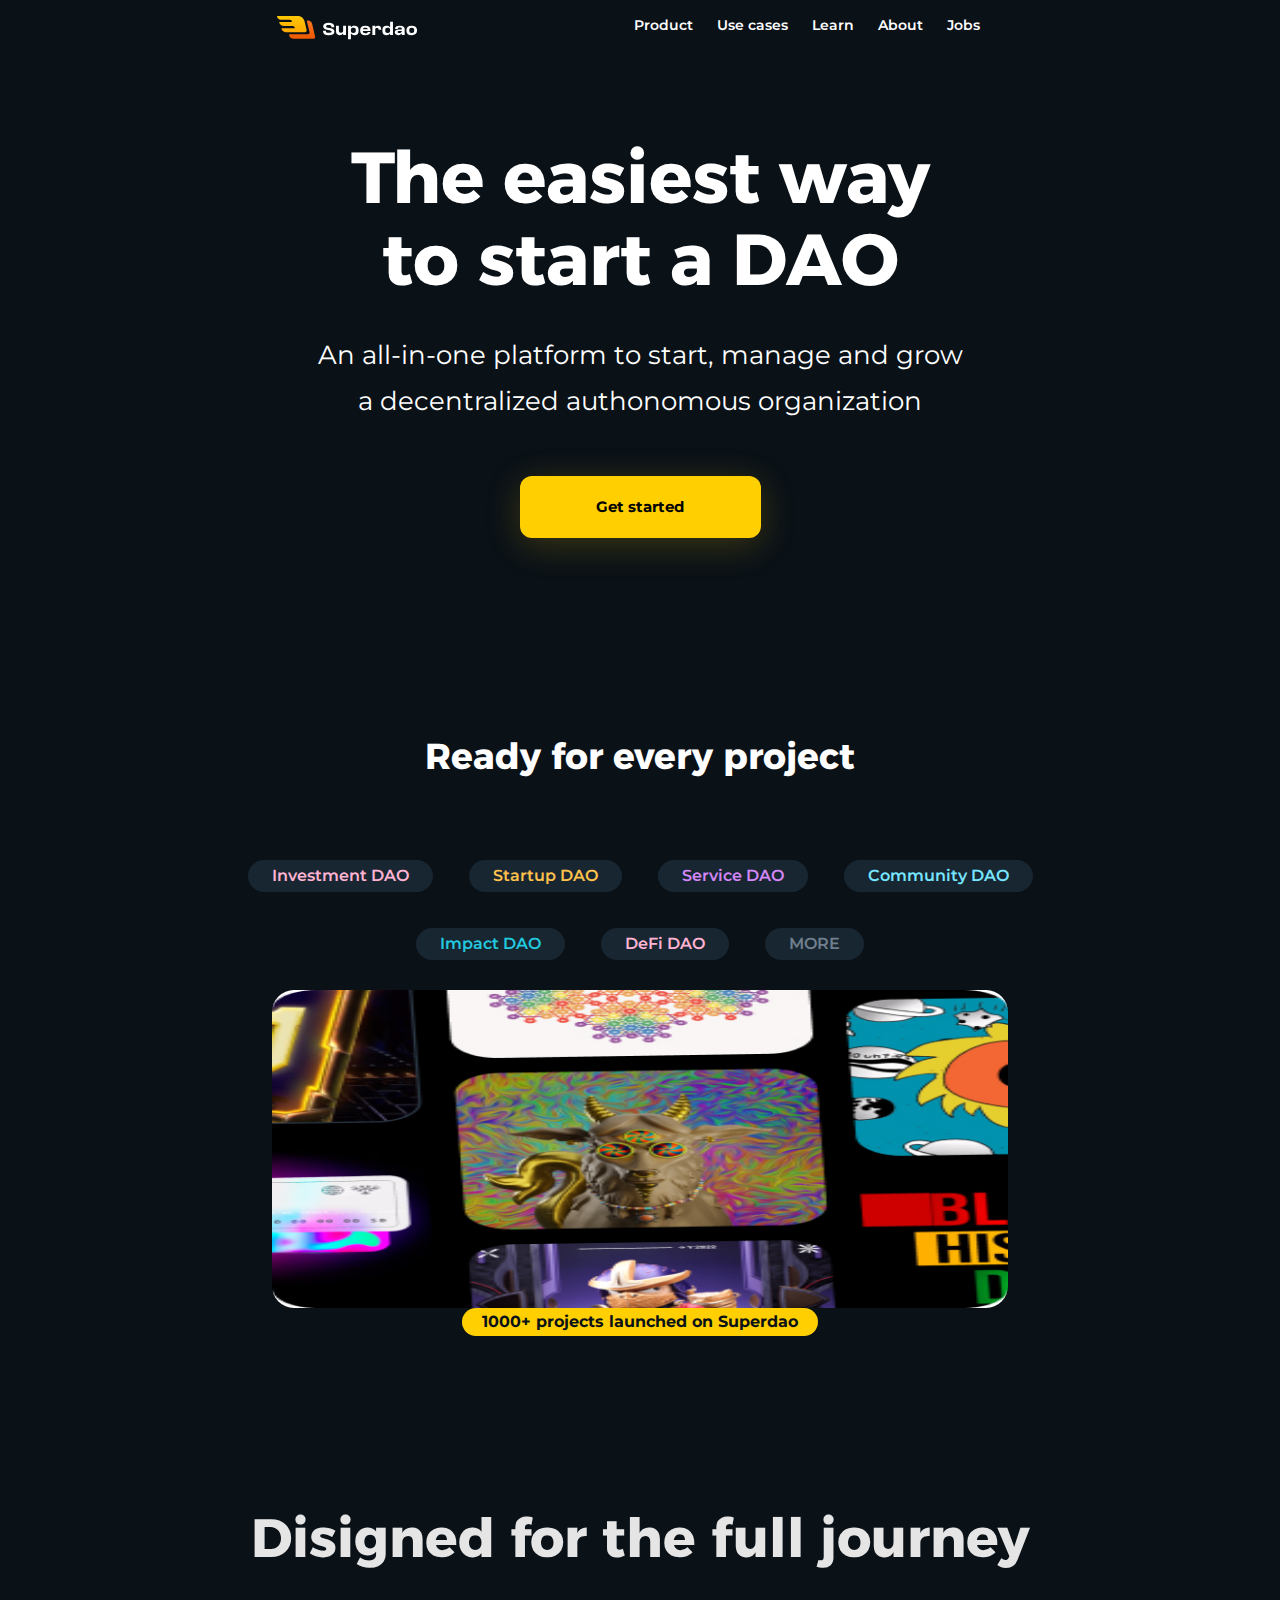
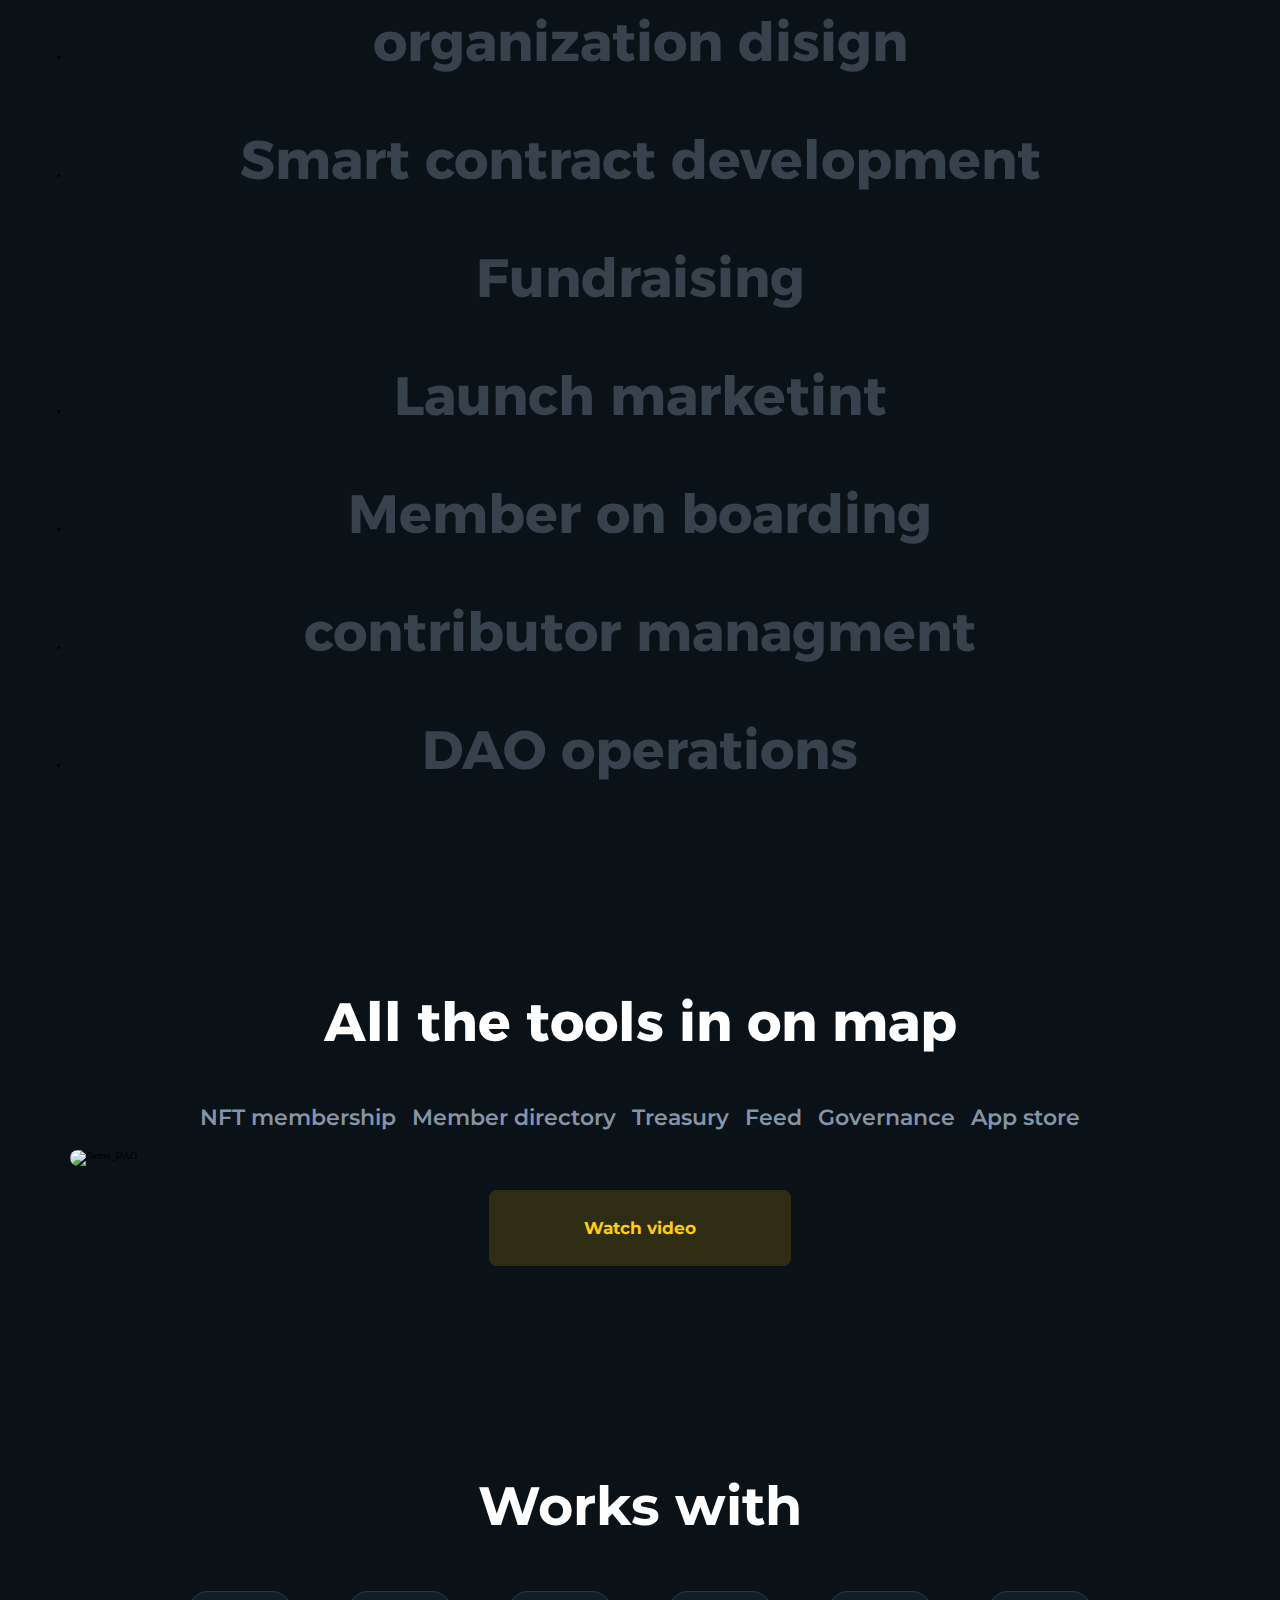
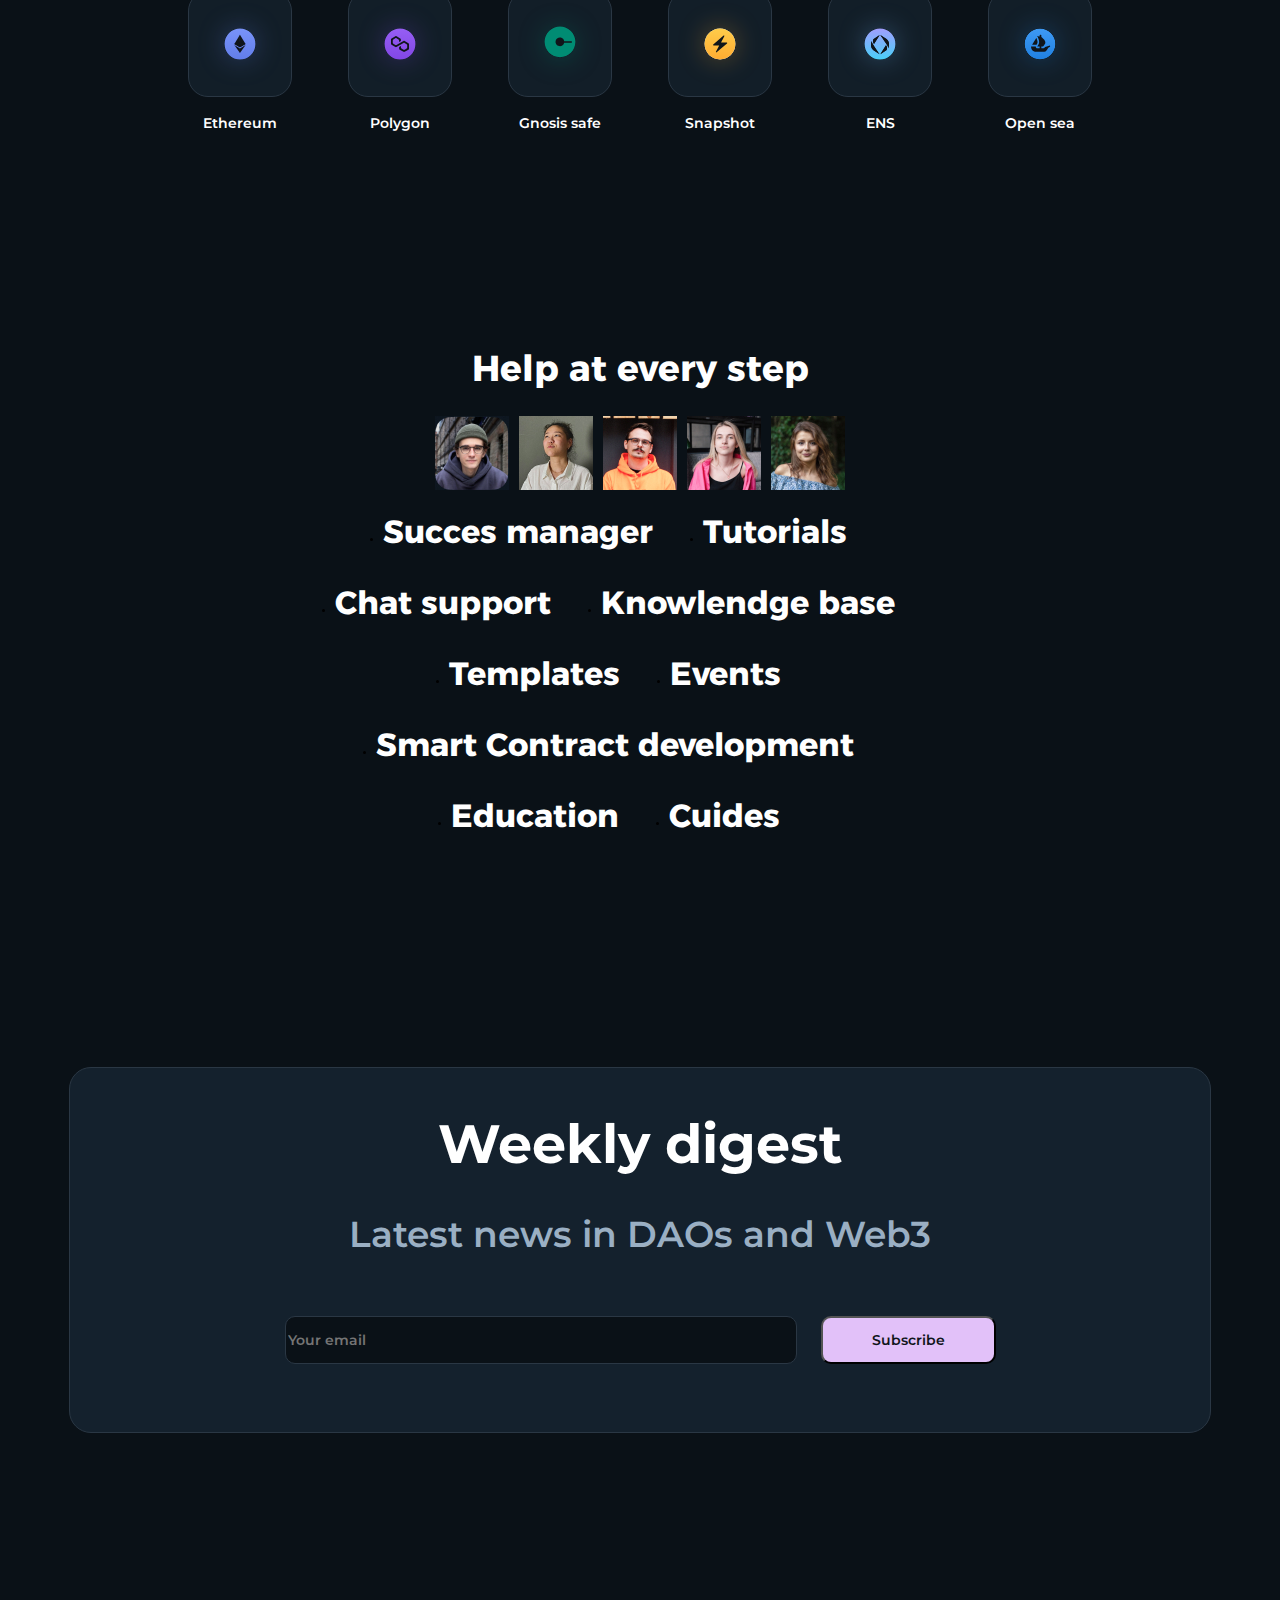
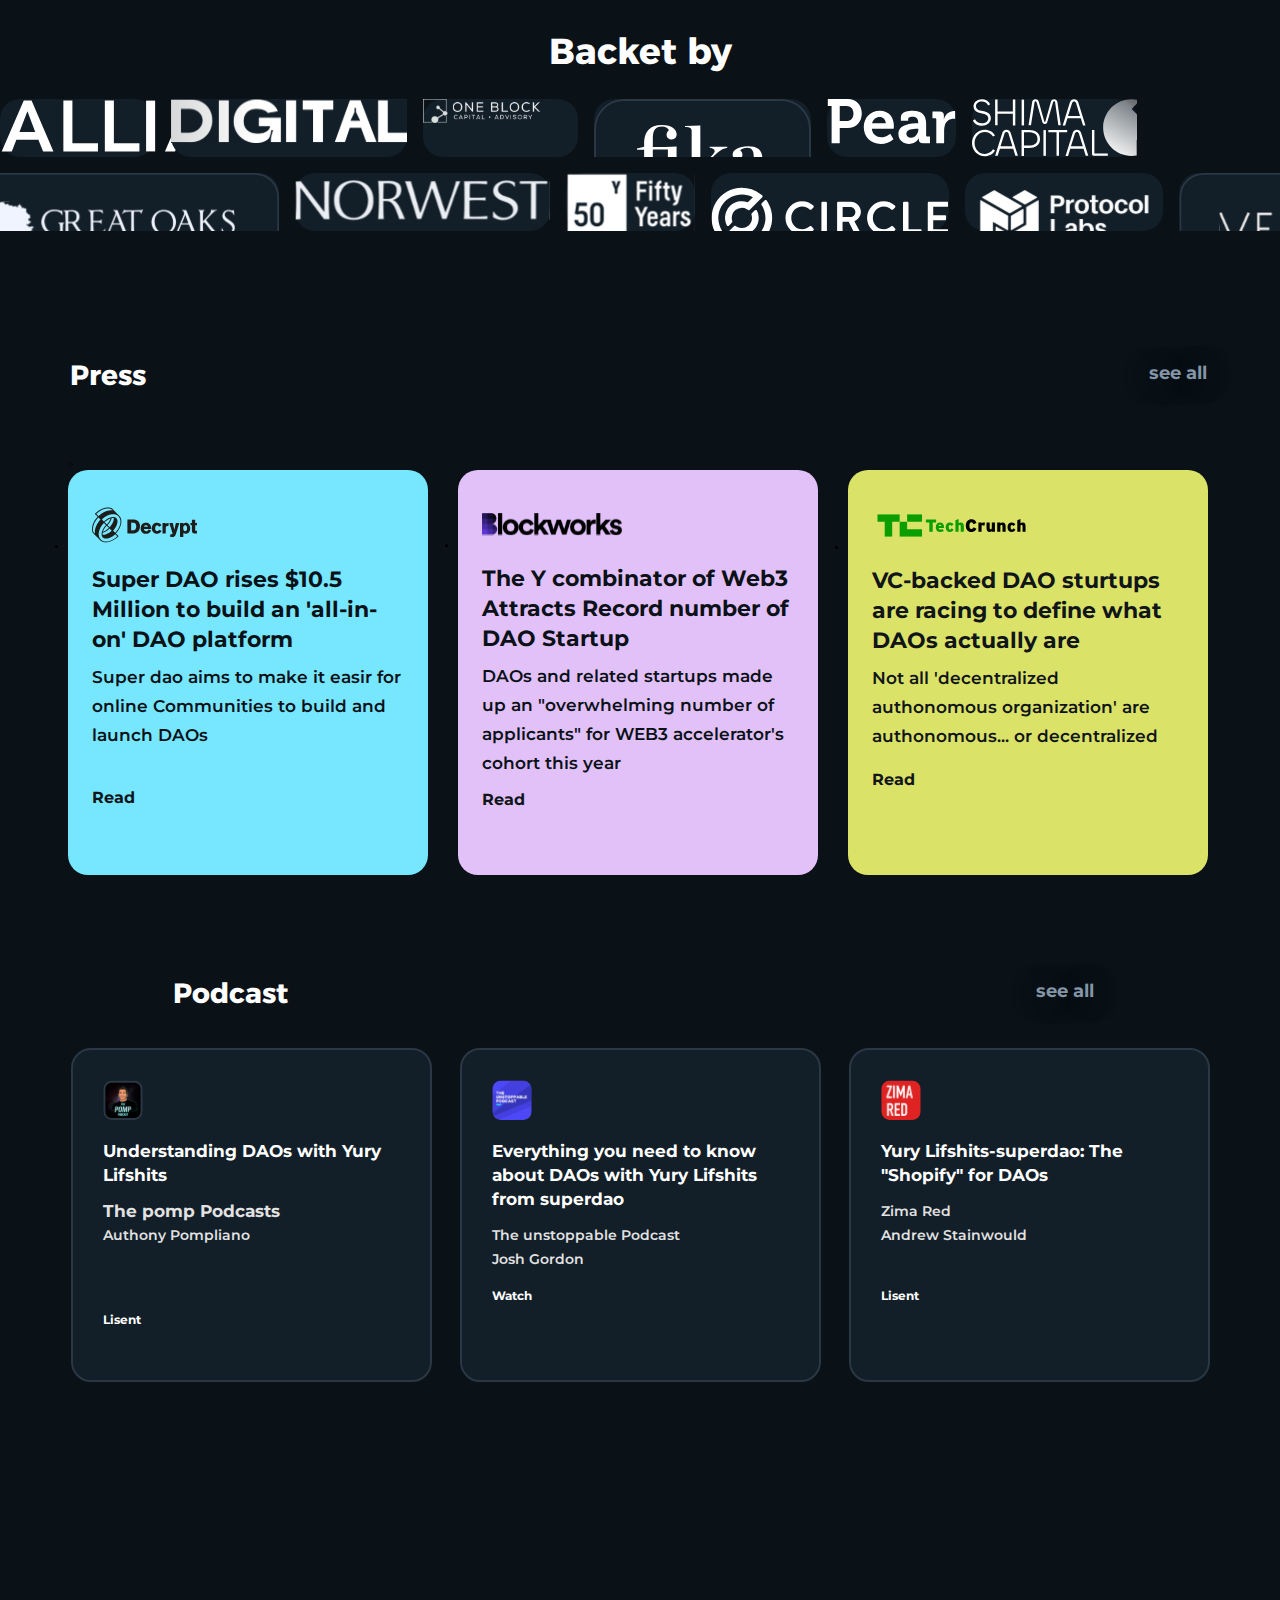
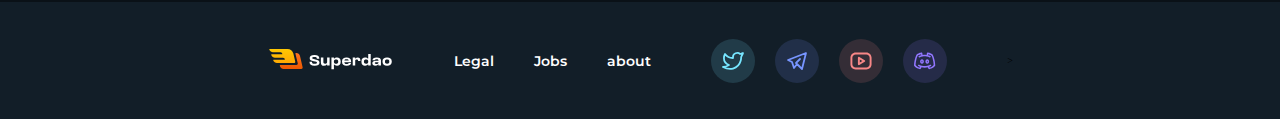
==== commit a1d30595: "Добавил медиа запросы" ====
--- a/INDEX.HTML
+++ b/INDEX.HTML
@@ -12,14 +12,31 @@
 
 <body class="body">
     <header class="header">
-            <div class="header__wrapper wrapper">          
-                <a class="header__link" href="#"><img src="img/Logo (1).svg" alt="logo"></a>
-                <button class="header__button" type="menu" name="menu">
-                <svg class="header__burger-menu" width="16.5" height="15.5" viewBox="0 0 18 16" fill="none">
+        <div class="header__wrapper wrapper">
+            <a class="header__link" href="#"><img src="img/Logo (1).svg" alt="logo"></a>   
+                <ul class="header__link-list">
+                    <li>
+                        <a>Product</a>
+                    </li>
+                    <li>
+                        <a class="problem__link">Use cases</a>
+                    </li>
+                    <li>
+                        <a>Learn</a>
+                    </li>
+                    <li>
+                        <a>About</a>
+                    </li>
+                        <a>Jobs</a>
+                    <li>
+                </ul>
+                    <a class="header__link-muchwidth">Login</a>        
+                    <button class="header__button" type="menu" name="menu">
+                    <svg class="header__burger-menu" width="16.5" height="15.5" viewBox="0 0 18 16" fill="none">
                     <path fill-rule="evenodd" clip-rule="evenodd"
                     d="M2 0.25C1.30964 0.25 0.75 0.809644 0.75 1.5C0.75 2.19036 1.30964 2.75 2 2.75H16C16.6904 2.75 17.25 2.19036 17.25 1.5C17.25 0.809644 16.6904 0.25 16 0.25H2ZM0.75 8C0.75 7.30964 1.30964 6.75 2 6.75H16C16.6904 6.75 17.25 7.30964 17.25 8C17.25 8.69036 16.6904 9.25 16 9.25H2C1.30964 9.25 0.75 8.69036 0.75 8ZM0.75 14.5C0.75 13.8096 1.30964 13.25 2 13.25H16C16.6904 13.25 17.25 13.8096 17.25 14.5C17.25 15.1904 16.6904 15.75 16 15.75H2C1.30964 15.75 0.75 15.1904 0.75 14.5Z"
                     fill="#FFCF01" />
-                </svg></button>
+                    </svg></button>
         </div>
     </header>
     <main class="main">
--- a/css/style.css
+++ b/css/style.css
@@ -72,7 +72,12 @@
     gap: 16.4rem;
     flex-shrink: 0;
 }
-
+.header__link-list{
+    display: none;
+}
+.header__link-muchwidth{
+    display: none;
+}
 .header__button{
     background-color: #0A1117;
     color: #0A1117;
@@ -119,12 +124,6 @@
     width: 100%;
     min-width: 32.8rem;
     margin: 0 auto ;
-}
-.blookwork{
-    min-width: 28.8rem;
-}
-.tech-crunch{
-    min-width: 28.8rem;
 }
 .podcasts__wrapper{
     width: 100%;
@@ -1077,6 +1076,12 @@
       gap: 20.4rem;
       margin: 0 auto;
     }
+    .header__link-list{
+        display: none;
+    }
+    .header__link-muchwidth{
+        display: none;
+    }
     .begin__wrapper{
         width: 40rem;
     }
@@ -1335,8 +1340,33 @@
     }
   @media (min-width: 768px) {
     .header__wrapper {
-      max-width: 73.6rem;
-      padding: 1.6rem auto;
+      min-width: 73.6rem;
+      margin: 0 auto;
+    }
+    .header__link-list{
+      display: flex;
+      gap: 2.4rem;
+      color: #FFF;
+      font-family: Montserrat;
+      font-size: 14px;
+      font-style: normal;
+      font-weight: 600;
+      line-height: normal;
+      list-style: none;
+    }
+    .problem__link{
+        width: auto;
+    }
+    .header__link-muchwidth{
+        display:none;
+        padding: 8px 16px;
+        align-items: flex-start;
+        gap: 12px;
+    }
+    .header__button{
+        display: none;
+        border-radius: 8px;
+        background: #243241;
     }
     .begin__wrapper{
         margin: 7.2rem auto 2rem auto;
@@ -1354,7 +1384,7 @@
     }
     .projects__wrapper{
         width: 73.6rem;
-        margin: 13.7rem auto 0rem auto  ;
+        margin: 13.7rem auto 8.4rem auto  ;
     }
     .projects__headline {
       width: 73.6rem;
@@ -1411,6 +1441,10 @@
     .designet__item_text{
         font-size: 3.2rem;
     }
+    .tools__wrapper{
+        width: 73.6rem;
+        margin: 9rem auto 10rem;
+    }
     .tools__headline {
       width: 40rem;
       font-size: 3.6rem;
@@ -1421,6 +1455,10 @@
     .tools__link-special{
       font-size: 1.7rem;   
     }
+    .cooperation__wrapper{
+        width: 73.6rem;
+        margin: 0rem auto 10rem;
+    }
     .cooperation__headline{
         font-size: 3.6rem;
     }
@@ -1428,144 +1466,418 @@
         font-size: 1.4rem;
         line-height: 2.4rem;
     }
+    .help__wrapper{
+        width: 73.6rem;
+        margin: 0rem auto 10rem;
+    }
     .help__headline{
         font-size: 3.6rem;
     }
+    .help__item-images:nth-child(2){
+        flex-basis: 0%;
+    }
+    .help__item-images:first-child{
+        flex-basis: 0%;
+    }
+    .help__list{
+        width: 73.6rem;
+        margin: 0 auto;
+        display: flex;
+        flex-wrap: wrap;
+        justify-content: center;
+    }
     .help__text{
         font-size: 3.2rem;
-    }
-    .newsletter__paragraf {
-      font-size: 2.8rem;
-      line-height: 4rem;
-    }
-    .newsletter__form {
-      display: flex;
+        margin-top: 0rem;
+        margin-right: 5rem;
+    }
+    .form__wrapper{
+        width: 73.6rem;
+        margin: 0rem auto 10rem;
+    }
+    .form__newsletter{
+        display: flex;
+        justify-content: center;
+        margin-bottom: 4.8rem;
+        gap: 2.4rem;
+    }
+    .form__input{
+        width: 32.4rem;
+    }
+    .form__headline{
+        margin: 3.6rem auto 1.6rem;
+    }
+    .form__text{
+        margin: 0 0 4.8rem 0;
+    }
+    .form__button{
+        width: 16.7rem;
+        margin: 0rem;
+    }
+    .supports__headline{
+        font-size: 3.6rem;
+    }
+    .press__wrapper{
+        width: 73.6rem;
+        display: grid;
+        grid-template-columns:368px 368px;
+        grid-template-rows: 72px ;
+        margin: 10rem auto 0 auto;
+    }
+    .press__headline{
+        grid-area: 1/1/2/2;
+        margin: 1rem 29rem 0rem 0rem;
+    }
+    .press__list{
+        display: grid;
+        width: 73.6rem;
+        grid-template-columns:238px 238px 238px;
+        grid-row: 335; 
+        gap: 1.1rem;
+    }
+    .press__decicrypt {
+      width: 19.8rem;
+      height: 29.5rem;
+      grid-area: 1/1/2/2;
+    }
+    .decicrypt__text{
+        margin: 0.8rem 0 3.8rem;
+    }
+    .press__blookwork {
+      width: 19.8rem;        
+      height: 29.5rem;
+      grid-area: 1/2/2/3;
+    }
+    .blookwork__image{
+        padding: 1.1rem 8.8rem 1.1rem 0;
+        width: 10.4rem;
+        height: 1.6rem;
+    }
+    .blookwork__text{
+        margin: 0.8rem 0rem 1.2rem;
+    }
+    .press__tech-crunch {
+      width: 19.8rem;        
+      height: 29.5rem;
+      grid-area: 1/3/2/4;
+      margin: 0rem 0rem 2rem 0rem;
+    }
+    .press__link{
+        grid-area: 1/2/2/3;
+        margin: 1rem 0rem 0rem 29rem;
+    }
+    .podcasts__wrapper{
+        width: 73.6rem;
+        display: grid;
+        grid-template-columns: 36.8rem 36.8rem;
+        grid-template-rows: 7.3rem;
+        margin: 10rem auto 0 auto;
+    }
+    .podcasts__headline{
+        grid-area: 1/1/2/2;
+        margin: 0rem 25rem 0rem 0rem;
+    }
+    .podcasts__link_general{
+        grid-area: 1/2/2/3;
+        margin: 0rem 0rem 0rem 28rem
+    }
+    .podcasts__list {
+      display: grid;
       flex-direction: row;
-      width: 52rem;
-      margin: 0;
-      padding: 0;
-      gap: 2.4rem;
-    }
-    .newsletter__input {
-      width: 32.4rem;
-      font-size: 2rem;
-      line-height: normal;
-    }
-    .newsletter__button {
-      width: 16.7rem;
-      margin: 0;
-      font-size: 2rem;
-      line-height: 3.6rem;
-    }
-    .press__list {
-      display: flex;
-      flex-direction: row;
-      gap: 2rem;
-    }
-    .press__item {
-      width: 23.2rem;
-      min-height: 33.5rem;
-    }
-    .podcasts__list {
-      display: flex;
-      flex-direction: row;
-      gap: 2rem;
+      grid-template-columns:24rem 24rem 24rem;
+      grid-template-rows: 28.4rem;
+      gap: 0.8rem;
+    }
+    .podcasts__andrew-stainwold{
+      grid-area: 1/3/2/4;
+      width:19.4rem;
+      height: 24.4rem;
+    }
+    .andrew-stainwold__text2{
+        margin: 0rem 0rem 4.1rem;
+    }
+    .podcasts__josh-gordon{
+      grid-area: 1/2/2/3;
+      width:19.4rem;
+      height: 24.4rem;
+    }
+    .podcasts__anthony-pompliano{
+      grid-area:1/1/2/2;
+      width:19.4rem;
+      height: 24.4rem;
+    }
+    .anthony-pompliano__text2{
+        margin: 0rem 0rem 6.5rem;
     }
     .podcasts__item {
       width: 23.2rem;
       min-height: 28.4rem;
     }
+    .footer__wrapper{
+      height: 11.7rem;
+      margin-top: 22rem;
+      flex-direction: row;
+      padding: 0rem;
+      gap:6rem;
+    }
   }
   @media (min-width: 1200px){ 
-    .h2 {
-      font-size: 5.4rem;
-      line-height: normal;
-    }
     .wrapper {
       max-width: 114rem;
     }
-    .logo {
+    .header__link {
       width: 19.3rem;
       height: 3.2rem;
     }
-    .start__headline {
+    .begin__wrapper{
+        width: 114rem;
+    }
+    .begin__headline {
       width: 64.2rem;
       font-size: 7.2rem;
       line-height: 8.2rem;
-    }
-    .start__paragraf {
+      margin: 0 auto 3.2rem;
+    }
+    .begin__text {
       width: 64.9rem;
       font-size: 2.6rem;
       line-height: 4.6rem;
+      margin: 0 auto 5.2rem;
+    }
+    .begin__link{
+        padding: 1.6rem 4.8rem;
+    }
+    .projects__wrapper{
+        width: 114rem;
+        margin: 20rem auto 18.4rem;
     }
     .projects__headline {
       width: 73.6rem;
+      margin: 0 auto 0;
+    }
+    .projects__list{
+        width: 88.9rem;
+        gap: 2.4rem;
     }
     .projects__item {
       font-size: 1.6rem;
       line-height: 3.2rem;
-      padding: 0.8rem 2.4rem;
+    }
+    .designet__wrapper{
+        width: 114rem;
+    }
+    .designet__headline{
+        color: #E5E5E5;
+        font-size: 5.4rem;
+        line-height: 8.rem; /* 148.148% */
+    }
+    .designet__item_text{
+        font-size: 5.4rem;
+        line-height: 6.4rem;
+    }
+    .tools__wrapper{
+        width: 114rem;
+        margin: 20rem auto 0;
     }
     .tools__headline {
-      width: 40rem;
+      width: 114rem;
+      font-size: 5.4rem;
+      line-height: 8rem;
     }
     .tools__list {
-      width: 73.6rem;
-    }
-    .newsletter__paragraf {
-      font-size: 3.6rem;
-      line-height: normal;
-    }
-    .newsletter__form-wrapper {
-      display: flex;
-      flex-direction: row;
-      width: 70rem;
-      padding: 0;
-      margin: 0;
-      gap: 2.4rem;
-    }
-    .newsletter__form {
-      width: 50.6rem;
-    }
-    .newsletter__button {
+      width: 114rem;
+    }
+    .tools__link{
+        line-height: 4rem;
+        font-size: 2.2rem;
+    }
+    .tools__link-special{
+        padding: 1.6rem 5.6rem;
+    }
+    .cooperation__wrapper{
+        width: 114rem;
+        margin: 20rem auto 0;
+    }
+    .cooperation__headline{
+        font-size: 5.4rem;
+        line-height: 8rem;
+        margin: 0 0 4.4rem;
+    }
+    .cooperation__list{
+        gap: 3.6rem;
+    }
+    .cooperation__icon{
+        padding: 1rem 0.9rem
+    }
+    .help__wrapper{
+        margin: 20rem auto 0;
+        width: 114rem;
+    }
+    .form__wrapper{
+        width: 114rem;
+        margin: 20rem auto 0;
+    }
+    .form__headline{
+        font-size: 5.4rem;
+        line-height: 8rem;
+    }
+    .form__newsletter{
+        display: flex;
+        justify-content: center;
+        margin-bottom: 6.8rem;
+        gap: 2.4rem;
+    }
+    .form__text{
+        font-size: 3.6rem;
+        margin: 3.6rem auto 6.8rem;
+    }
+    .form__input{
+        width: 50.6rem;
+    }
+    .form__button {
       width: 17.5rem;
       margin: 0;
     }
-    .press__list {
-      display: flex;
+    .supports__wrapper{
+        width: 114rem;
+        margin: 20rem auto 0rem;
+    }
+    .press__wrapper{
+        width: 114.4rem;
+        display: grid;
+        grid-template-columns:57rem 57rem;
+        grid-template-rows: 11.2rem ;
+        margin: 10rem auto 0 auto;
+    }
+    .press__headline{
+        grid-area: 1/1/2/2;
+        margin: 1rem 49rem 0rem 0rem;
+    }
+    .press__list{
+        display: grid;
+        width: 114rem;
+        grid-template-columns:36rem 36rem 36rem;
+        grid-row: 335; 
+        gap: 3rem;
+    }
+    .press__decicrypt {
+        width: 31.2rem;
+        height: 34.5rem;
+        grid-area: 1/1/2/2;
+        padding: 3rem 2.4rem;
+        margin: 0rem;
+    }
+    .decicrypt__image{
+    }
+    .decicrypt__headline{
+        font-size: 2.2rem;
+        line-height: 3rem;
+    }
+    .decicrypt__text{
+        margin: 0.8rem 0 3.8rem;
+        font-size: 1.7rem;
+        line-height: 2.9rem;
+    }
+    .decicrypt__link{
+        font-size: 1.6rem;
+    }
+    .press__blookwork {
+        width: 31.2rem;
+        height: 34.5rem;
+        grid-area: 1/2/2/3;
+        padding: 3rem 2.4rem;
+        margin: 0;
+    }
+    .blookwork__image{
+        padding: 1.1rem 8.8rem 1.1rem 0;
+        width: 14rem;
+        height: 2.7rem;
+    }
+    .blookwork__headline{
+        font-size: 2.2rem;
+        line-height: 3rem;
+    }
+    .blookwork__text{
+        margin: 0.8rem 0rem 1.2rem;
+        font-size: 1.7rem;
+        line-height: 2.9rem;
+    }
+    .blookwork__link{
+        font-size: 1.6rem;
+    }
+    .press__tech-crunch {
+        width: 31.2rem;
+        height: 34.5rem;
+        grid-area: 1/3/2/4;
+        padding: 3rem 2.4rem;
+        margin: 0;
+    }
+    .tech-crunch__image{
+        width: 15.9rem;
+        height: 2.3rem;
+    }
+    .tech-crunch__headline{
+        font-size: 2.2rem;
+        line-height: 3rem;
+    }
+    .tech-crunch__text{
+        font-size: 1.7rem;
+        line-height: 2.9rem;
+    }
+    .tech-crunch__link{
+        font-size: 1.6rem;
+    }
+    .press__link{
+        grid-area: 1/2/2/3;
+        margin: 1rem 0rem 0rem 51rem;
+    }
+    .podcasts__wrapper{
+        width: 114rem;
+        display: grid;
+        grid-template-columns: 57rem 57rem;
+        grid-template-rows: 7.3rem;
+        margin: 10rem auto 0 auto;
+    }
+    .podcasts__headline{
+        grid-area: 1/1/2/2;
+        margin: 0rem 25rem 0rem 0rem;
+    }
+    .podcasts__link_general{
+        grid-area: 1/2/2/3;
+        margin: 0rem 0rem 0rem 28rem
+    }
+    .podcasts__list {
+      display: grid;
       flex-direction: row;
-      gap: 2rem;
-    }
-    .press__item {
-      width: 36.1rem;
-      min-height: 38.2rem;
-    }
-    .press__quote {
-      font-size: 2.2rem;
-      line-height: 3rem;
-    }
-    .press__paragraf {
-      font-size: 1.7rem;
-      line-height: 2.9rem;
-    }
-    .podcasts__list {
-      display: flex;
-      flex-direction: row;
-      gap: 2.8rem;
+      grid-template-columns:36.3rem 36.3rem 36.3rem;
+      grid-template-rows: 33.4rem;
+      gap: 2.6rem;
+    }
+    .podcasts__andrew-stainwold{
+      grid-area: 1/3/2/4;
+      width: 29.7rem;
+      height: 27rem;
+      padding: 3rem 3rem;
+    }
+    .andrew-stainwold__text2{
+        margin: 0rem 0rem 4.1rem;
+    }
+    .podcasts__josh-gordon{
+      grid-area: 1/2/2/3;
+      width: 29.7rem;
+      height: 27rem;
+      padding: 3rem 3rem;
+    }
+    .podcasts__anthony-pompliano{
+      grid-area:1/1/2/2;
+      width: 29.7rem;
+      height: 27rem;
+      padding: 3rem 3rem;
+    }
+    .anthony-pompliano__text2{
+        margin: 0rem 0rem 6.5rem;
     }
     .podcasts__item {
-      width: 36.1rem;
-      min-height: 33.4rem;
-    }
-    .podcasts__quote {
-      font-size: 2rem;
-      line-height: 2.8rem;
-    }
-    .podcasts__paragraf-author {
-      font-size: 1.7rem;
-      line-height: normal;
-    }
-    .podcasts__paragraf-title {
-      font-size: 1.7rem;
-      line-height: normal;
+      width: 23.2rem;
+      min-height: 28.4rem;
     }}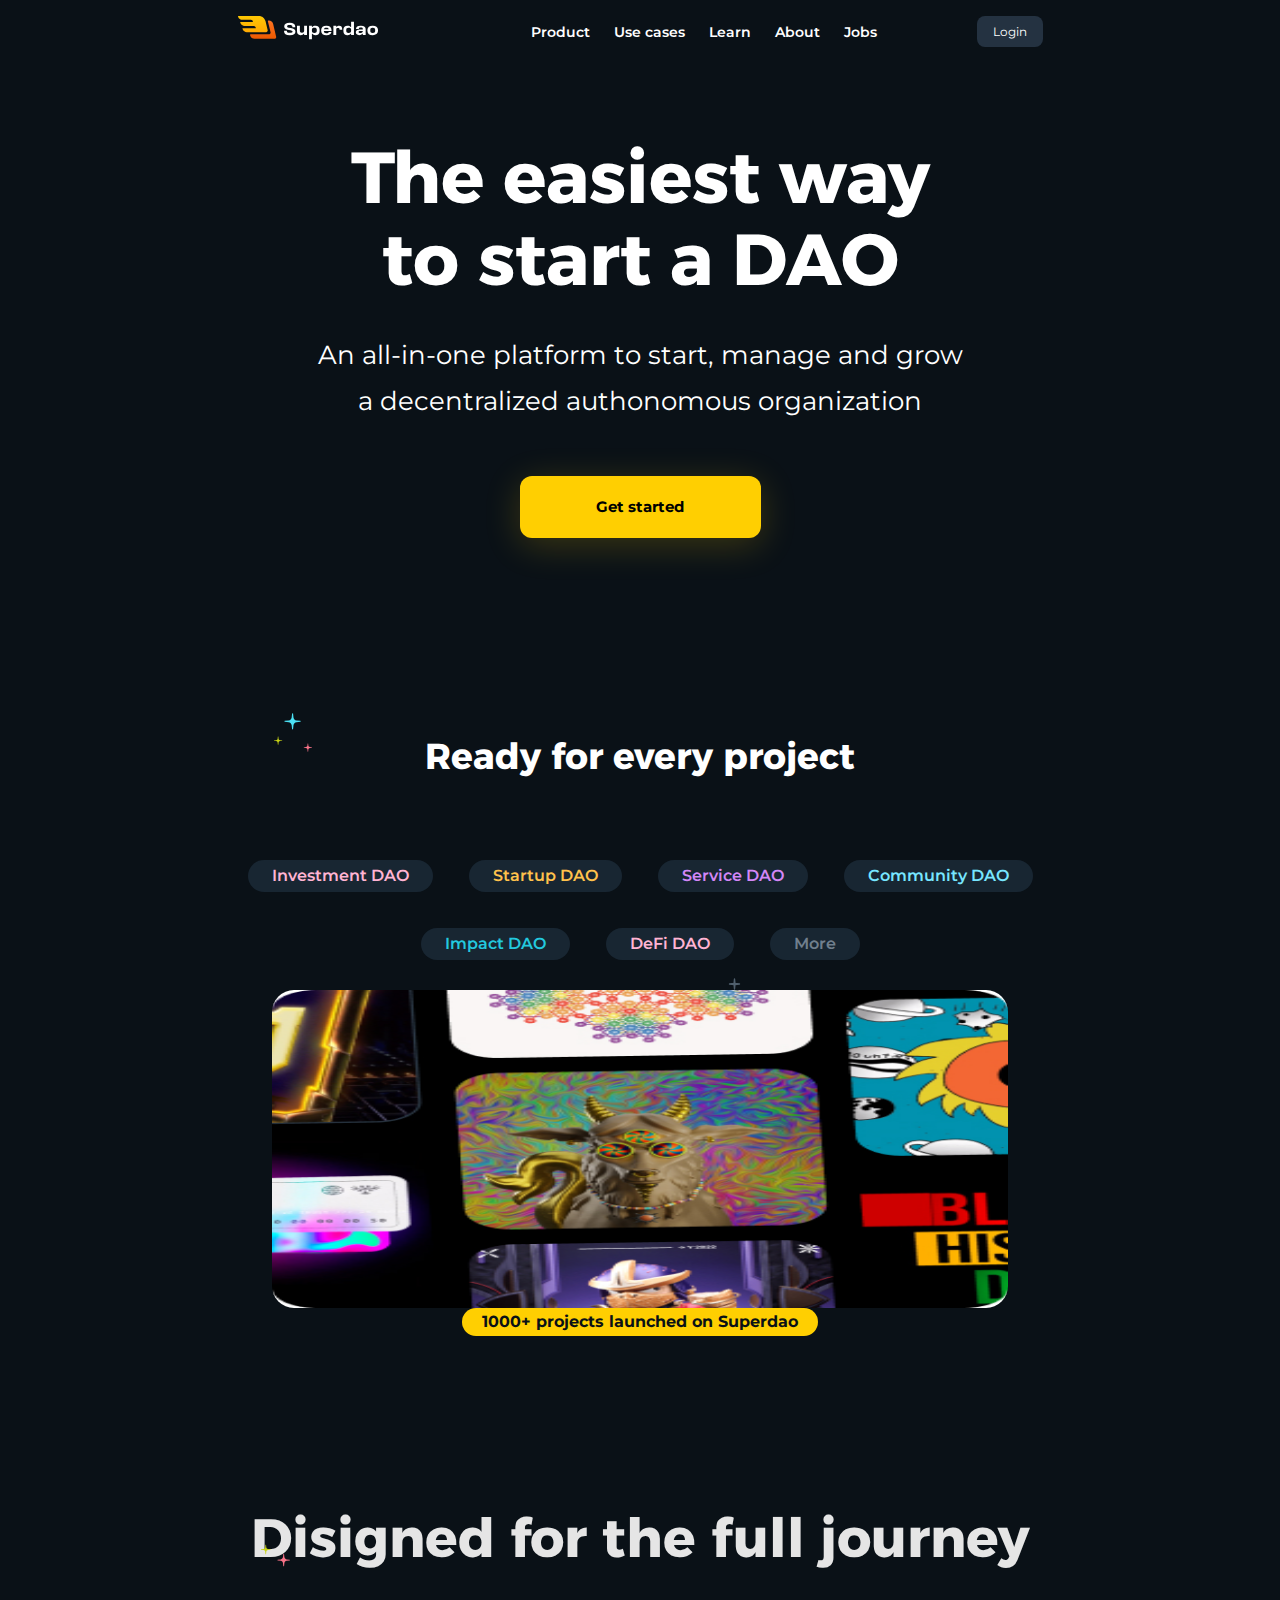
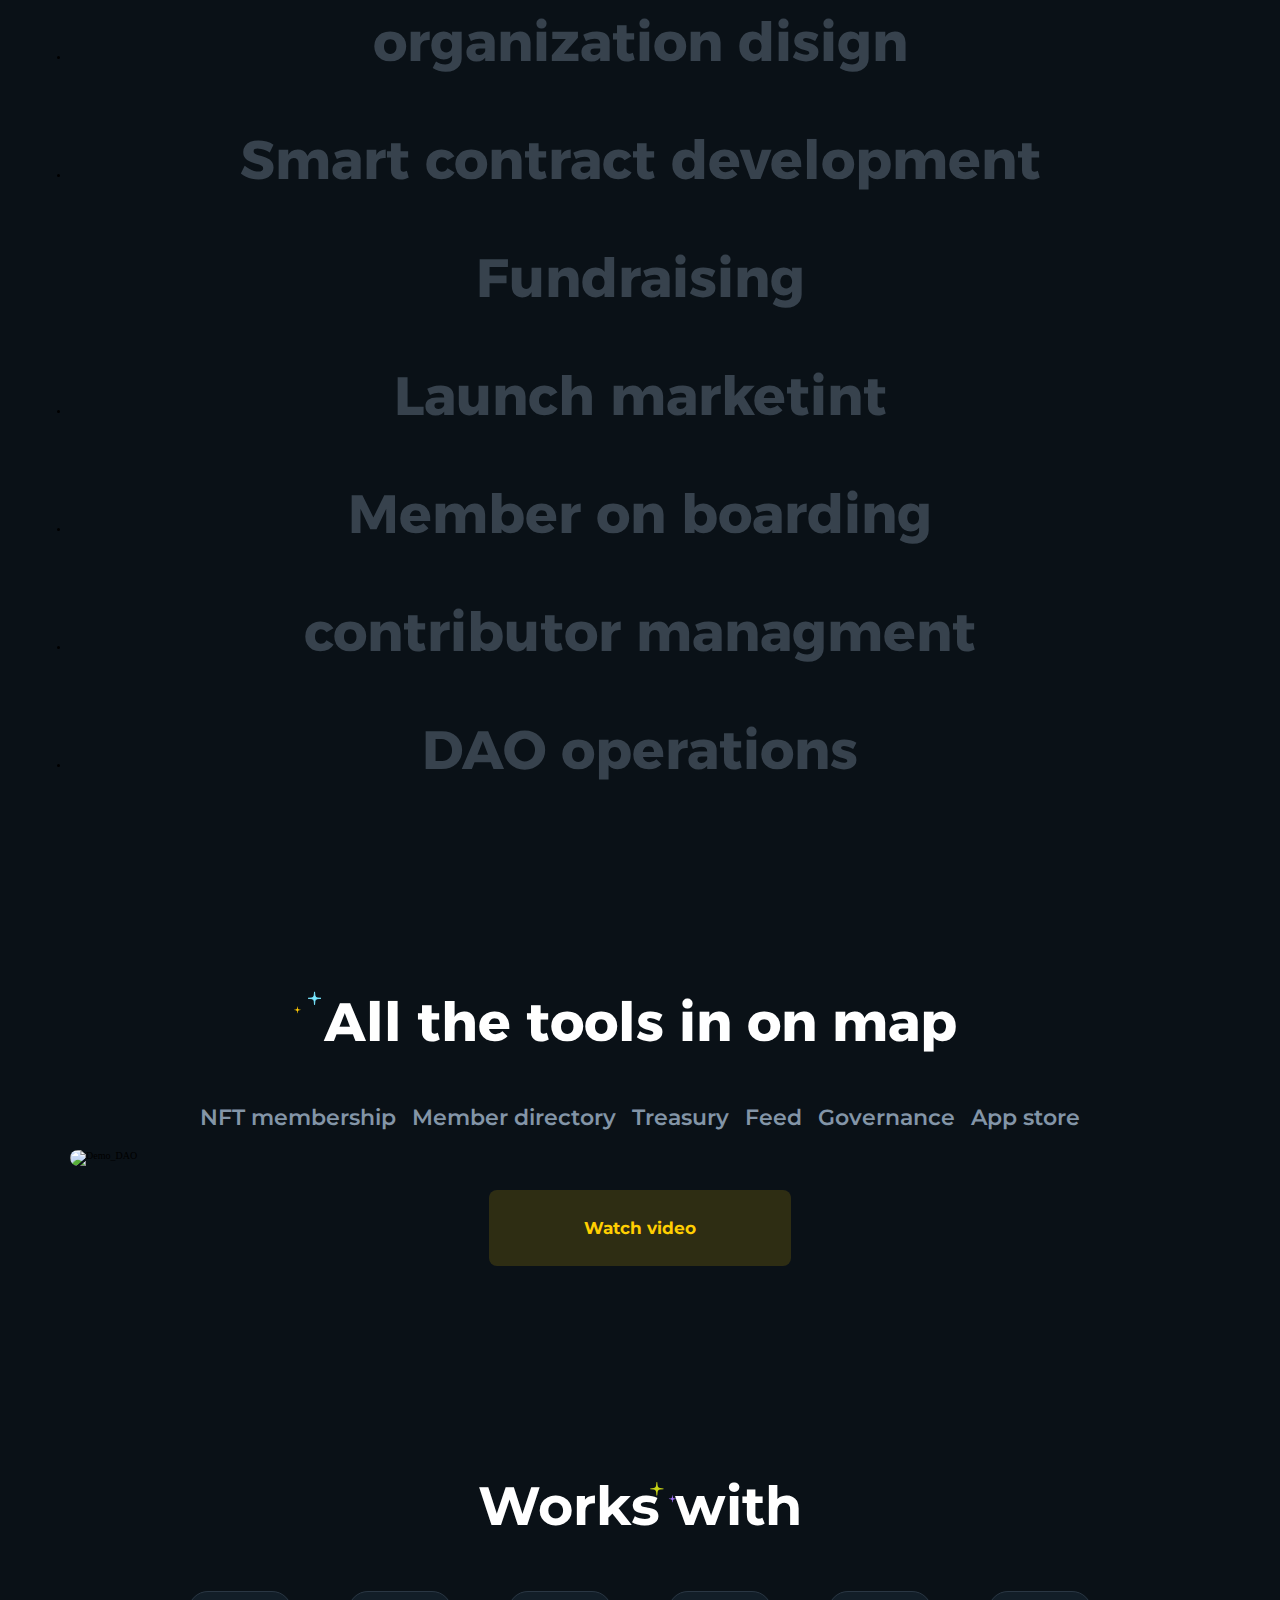
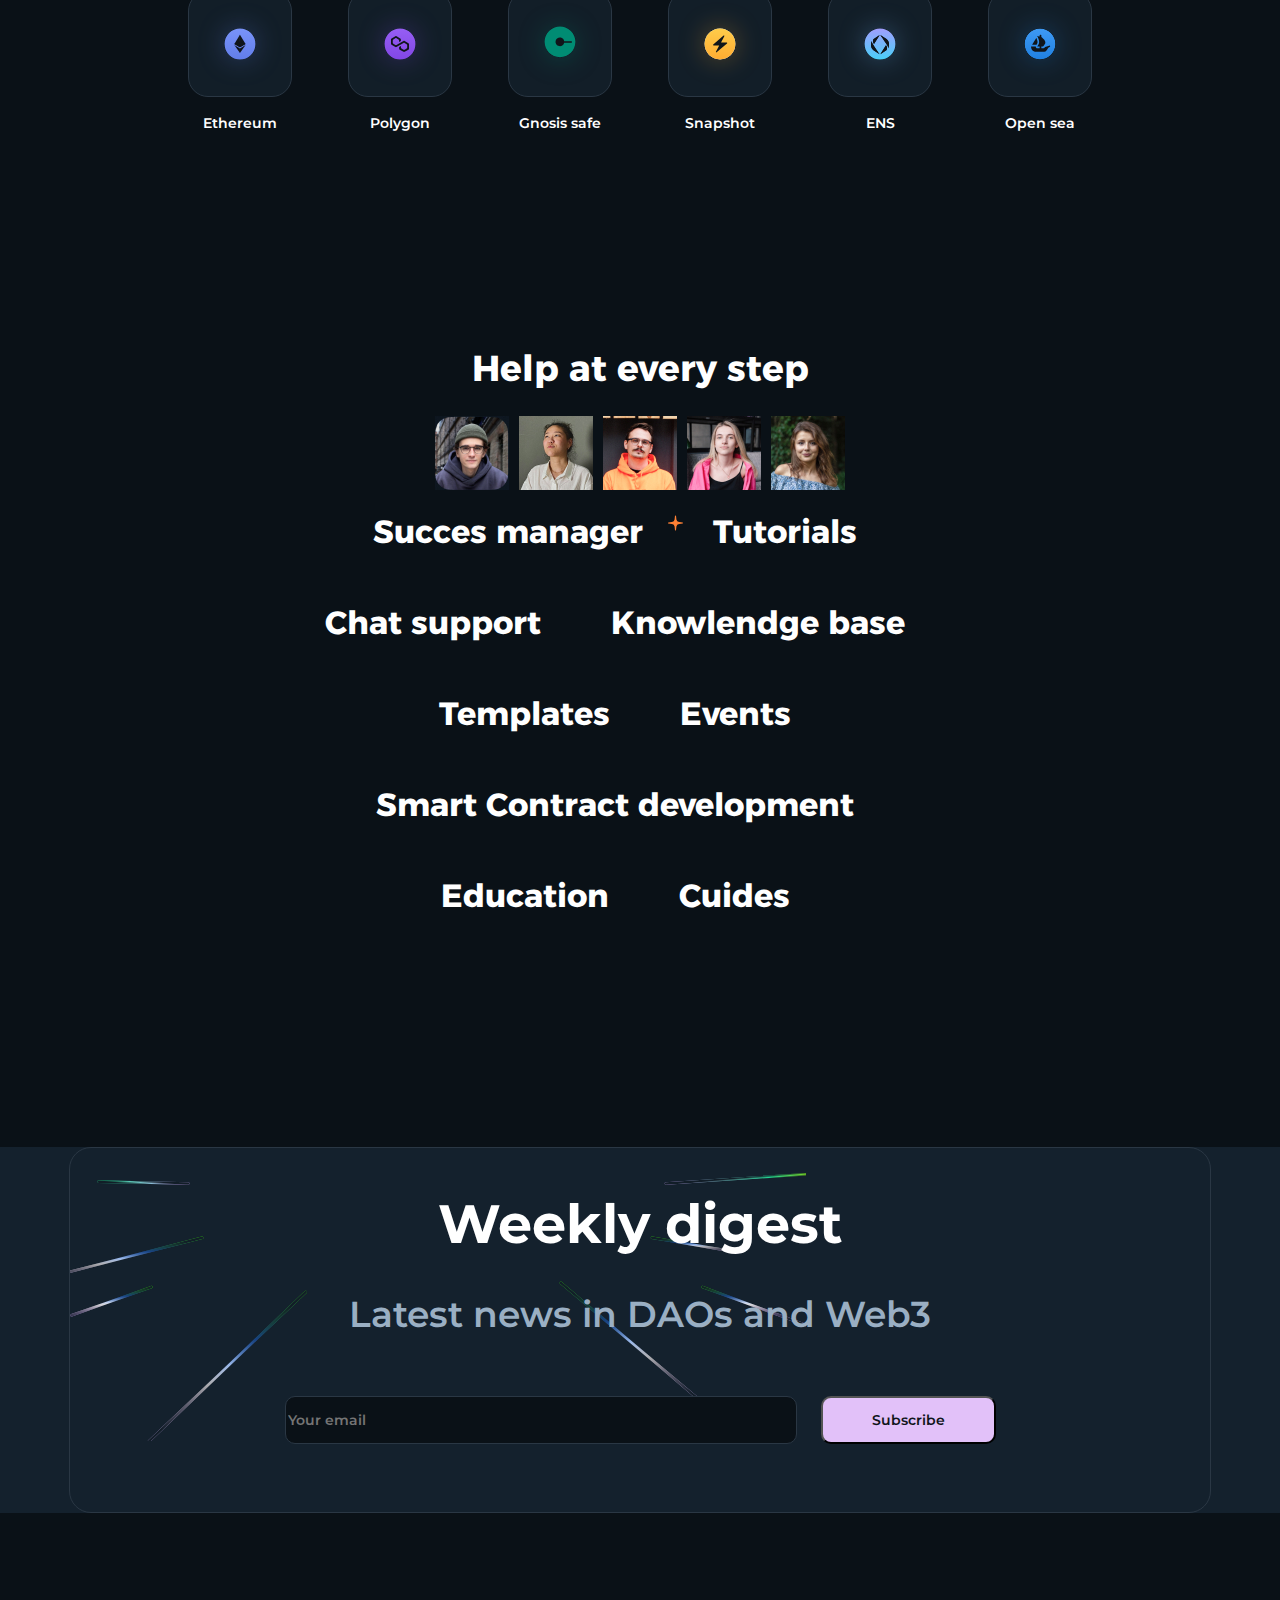
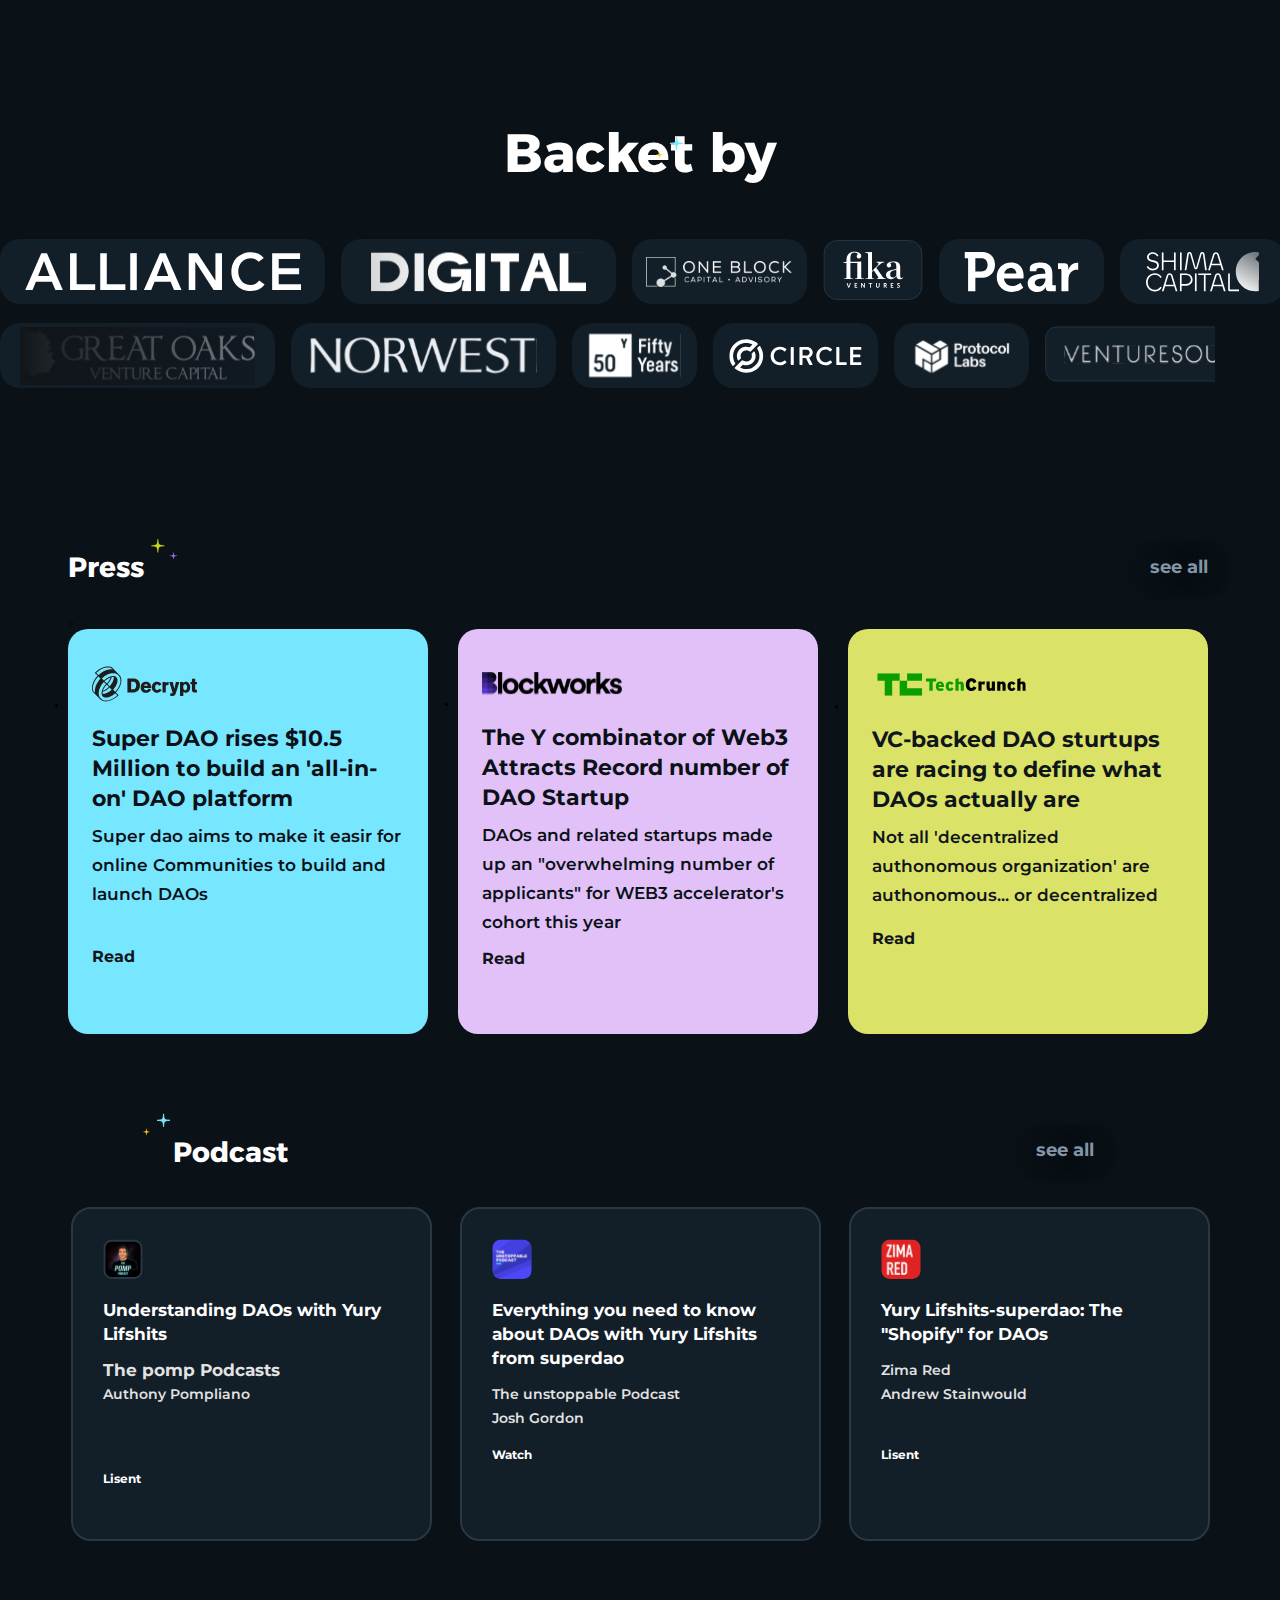
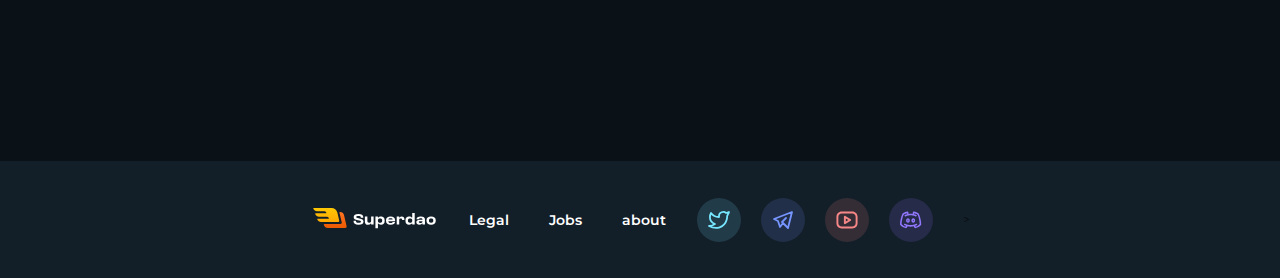
==== commit b94b9bd3: "fix" ====
--- a/INDEX.HTML
+++ b/INDEX.HTML
@@ -15,20 +15,21 @@
         <div class="header__wrapper wrapper">
             <a class="header__link" href="#"><img src="img/Logo (1).svg" alt="logo"></a>   
                 <ul class="header__link-list">
-                    <li>
+                    <li   class="header__list-item">
                         <a>Product</a>
                     </li>
-                    <li>
+                    <li   class="header__list-item">
                         <a class="problem__link">Use cases</a>
                     </li>
-                    <li>
+                    <li   class="header__list-item">
                         <a>Learn</a>
                     </li>
-                    <li>
+                    <li   class="header__list-item">
                         <a>About</a>
                     </li>
+                    <li class="header__list-item">
                         <a>Jobs</a>
-                    <li>
+                    </li>
                 </ul>
                     <a class="header__link-muchwidth">Login</a>        
                     <button class="header__button" type="menu" name="menu">
@@ -58,7 +59,7 @@
                     <li class="projects__item"><a class="projects__link_blue">Community DAO</a></li>
                     <li class="projects__item"><a class="projects__link_darkblue">Impact DAO</a></li>
                     <li class="projects__item"><a class="projects__link_pink2">DeFi DAO</a></li>
-                    <li class="projects__item"><a class="projects__link_grey">MORE</a></li>
+                    <li class="projects__item"><a class="projects__link_grey">More</a></li>
                 </ul>
                 <img class="projects__img" src="img/Frame 5631.jpg" alt="Kartinka">
                 <a class="projects__link-general" href="#">1000+ projects launched on Superdao</a>
@@ -198,44 +199,44 @@
             <div class="supports__list-wrapper">    
                 <ul class="supports__list">
                     <li class="supports__item supports__item--alliance">
-                        <img class="supports__image" height="55" src="img/ALLIANCE.svg" alt="ALLIANCE">
+                        <img class="supports__image--alliance" src="img/ALLIANCE.svg" alt="ALLIANCE">
                     </li>
                     <li class="supports__item supports__item--wordmark-white">
-                        <img class="supports__image"  height="" src="img/wordmark-white.svg" alt="wordmark-white">
+                        <img class="supports__image--digital"  src="img/wordmark-white.svg" alt="wordmark-white">
                     </li>
                     <li class="supports__item supports__item--Digital">
-                        <img  class="supports__image"  height="24" src="img/222 1.svg" alt="Digital">
+                        <img  class="supports__image--oneblock"  src="img/222 1.svg" alt="Digital">
                     </li>
                     <li class="supports__item supports__item--fika">
-                        <img class="supports__image"  height="" src="img/Logo_4.svg" alt="fika">
+                        <img class="supports__image--fika"  width="100" src="img/Logo_4.svg" alt="fika">
                     </li>
                     <li class="supports__item supports__item--pear">
-                        <img class="supports__image"  height="" src="img/Frame (3).svg" alt="pear">
+                        <img class="supports__image--pear"  src="img/Frame (3).svg" alt="pear">
                     </li>
                     <li class="supports__item supports__item--shima">
-                        <img class="supports__image"  height="" src="img/Group 5575.svg" alt="shima">
+                        <img class="supports__image--shima"  src="img/Group 5575.svg" alt="shima">
                     </li>
                 </ul>
             </div>
             <div class="supports__list-wrapper">    
                 <ul class="supports__list">
-                    <li class="supports__item supports__item--great oaks">
-                        <img class="supports__image"  height="" src="img/Logo_7@2x.svg" alt="great oaks">
+                    <li class="supports__item supports__item--greatoaks">
+                        <img class="supports__image-greatoaks"  src="img/greadoaks.svg" alt="great oaks">
                     </li>
                     <li class="supports__item supports__item--Norwest">
-                        <img class="supports__image"  height="" src="img/norwest_one-word 2 (1).svg" alt="Norwest">
-                    </li>
-                    <li class="supports__item supports__item--fifty year">
-                        <img  class="supports__image"  height=""src="img/Logo_fund_3 (1).svg" alt="fifty year">
+                        <img class="supports__image--norwest"  src="img/norwest_one-word 2 (1).svg" alt="Norwest">
+                    </li>
+                    <li class="supports__item supports__item--fiftyyear">
+                        <img  class="supports__image--fifty"  src="img/Logo_fund_3 (1).svg" alt="fifty year">
                     </li>
                     <li class="supports__item supports__item--circre">
-                        <img class="supports__image"  height="" src="img/circle 4 (3).svg" alt="circre">
-                    </li>
-                    <li class="supports__item supports__item--protocol labs">
-                        <img class="supports__image"  height="" src="img/PL-logo-vertical-2lines-white.svg" alt="protocol labs">
+                        <img class="supports__image--circle"  src="img/circle 4 (3).svg" alt="circre">
+                    </li>
+                    <li class="supports__item supports__item--protocollabs">
+                        <img class="supports__image--protocollabs"   src="img/PL-logo-vertical-2lines-white.svg" alt="protocol labs">
                     </li>
                     <li class="supports__item supports__item--vertures">
-                        <img class="supports__image"  height="" src="img/Logo_12.svg" alt="vertures">
+                        <img class="supports__image--vertures"  src="img/Logo_12.svg" alt="vertures">
                     </li>
                 </ul>
             </div>
--- a/css/style.css
+++ b/css/style.css
@@ -101,6 +101,7 @@
     flex-direction: column;
     margin: 9.9rem 1.6rem 0rem;
     align-items: center;
+    position: relative;
 }
 .cooperation__wrapper{
     width: 100%;
@@ -108,17 +109,17 @@
     margin: 8rem auto 0 ;
 }
 .help__wrapper{
-    width: 100%;
-    min-width: 32.8rem;
+    width: 32.8rem;
     margin: 0 auto ;
 }
 .form__wrapper{
     min-width: 32.8rem;
+    margin-top: 8rem;
 }
 .supports__wrapper{
     width: 100%;
     min-width: 32.8rem;
-    margin: 0 auto ;
+    margin: 8rem auto 5.3rem;
 }
 .press__wrapper{
     width: 100%;
@@ -175,19 +176,33 @@
     font-family: Alexandria;
     margin: 0rem 0rem 2.4rem 0rem;
     margin-bottom: 2.4rem;
+    font-size: 2.8rem;
     font-style: normal;
     font-weight: 700;
     line-height: 3.6rem; /* 128.571% */
     width: 32.8rem;
     height: 7.2rem;
 }
+.projects__headline::before{
+    content: url(../img/Group\ 5604.svg);
+    position: absolute;
+    top: 0;
+    left: 0;
+    transform: translate(10px,-36px);   
+}
 .projects__list{
+    position: relative;
     list-style-type: none;
     text-align: center;
     display: flex;
     flex-direction: row;
     flex-wrap: wrap;
     justify-content: center;
+}
+.projects__list::before{
+    content: url(../img/greystar.svg);
+    transform: translate(94px, 124px);
+    position: absolute;
 }
 .projects__link_pink{
     display: block;
@@ -352,12 +367,18 @@
 }
 .designet__headline{
     color: var(--head-color);
+    position: relative;
     text-align: center;
     font-family: Alexandria;
     font-size: 2.8rem;
     font-style: normal;
     font-weight: 700;
     line-height: 3.6rem; /* 128.571% */
+}
+.designet__headline::before{
+    content: url(../img/pinkandgrinstar.svg);
+    position: absolute;
+    transform: translate(10px,10px);
 }
 .designet__item_text{
     color:var(--designer-list-color);
@@ -368,6 +389,9 @@
     font-style: normal;
     font-weight: 700;
     line-height: 3.6rem; /* 180% */
+}
+.designet__item_text:hover{
+    color: #23C9DE;
 }
 .designet__text-special{
     color :var(--designer-listcolour);
@@ -393,8 +417,12 @@
     width: 20rem;
     margin: 0 auto 2.4rem;
     line-height: 36px; /* 128.571% */
-    justify-content: center;
-    flex-wrap: wrap;
+    position: relative;
+}
+.tools__headline::before{
+    content: url(../img/blueandyellowstar.svg);
+    position: absolute;
+    transform: translate(-30px,-27px);
 }
 .tools__list{
     list-style-type: none;
@@ -428,6 +456,9 @@
     font-style: normal;
     font-weight: 600;
     line-height: 1.7976rem; /* 128.398% */
+}
+.tools__link:hover{
+    color: var(--yellow, #FFC803);
 }
 .tools__link-special{
     background-color:rgba(255, 207, 1, 0.15);
@@ -460,6 +491,12 @@
     font-style: normal;
     font-weight: 700;
     line-height: 3.6rem; /* 128.571% */
+    position: relative;
+}
+.cooperation__headline::before{
+    content: url(../img/greenandpurplestar.svg);
+    position: absolute;
+    transform: translate(172px,-22px);
 }
 .cooperation__list{
     list-style-type: none;
@@ -520,18 +557,46 @@
     margin: 2.4rem 0rem 2.2rem;
     align-items: center;
 }
-    .help__item-images:first-child{
+.help__item-images:first-child{
+    flex-basis: 40%;
+    display: flex;
+    justify-content: end;
+}
+.help__item-images:nth-child(2){
         flex-basis: 40%;
-        display: flex;
-        justify-content: end;
-    }
-    .help__item-images:nth-child(2){
-        flex-basis: 40%;
-    }
-    .help__item-images{
-        display: flex;
-
-    }
+}
+.help__item-images{
+        display: flex;
+}
+.help__list{
+    width: 328px;
+    display: flex;
+    gap: 2rem;
+    flex-wrap: wrap;
+    justify-content: center;
+    list-style: none;
+    position: relative;
+}
+.help__list::before{
+    content: url(../img/bluestar.svg);
+    position: absolute;
+    transform: translate(35px,3px);
+}
+.help__list::before{
+    content: url(../img/purplestar.svg);
+    position: absolute;
+    transform: translate(35px,3px);
+}
+.help__list::before{
+    content: url(../img/greenyelstar.svg);
+    position: absolute;
+    transform: translate(35px,3px);
+}
+.help__list::before{
+    content: url(../img/orangestar.svg);
+    position: absolute;
+    transform: translate(35px,3px);
+}
 .help__text{
     color:var(--head-color);
     text-align: center;
@@ -541,16 +606,27 @@
     font-weight: 700;
     line-height: normal;
 }
+.help__text::after{
+    content:'' ;
+    background-image:url(img/Star20.svg);
+    width: 13px;
+    height: 13px;
+    background-color: white;
+}
 .form__wrapper{
     width: 32.8rem;
     text-align: center;
     border-radius: 2.2rem;
     border: 0.1rem solid #2A3744;
-    background: #14212D;
+    background-image: url(../img/lights.svg);
     margin-left: auto;
     margin-right: auto;
-}
-
+    background-repeat: no-repeat;
+}
+.form{
+    background: #14212D;
+    width: ;
+}
 .form__headline{
     color: var(--head-color);
     text-align: center;
@@ -617,7 +693,13 @@
     font-size: 2.8rem;
     font-style: normal;
     font-weight: 700;
-    line-height: 3.6rem; /* 128.571% */    
+    line-height: 3.6rem; /* 128.571% */
+    position: relative;    
+}
+.supports__headline::before{
+    content: url(../img/blueandyellowstar.svg);
+    position: absolute;
+    transform: translate(152px,-13px);
 }
 .supports__list-wrapper{
     min-width: 36rem;
@@ -626,32 +708,151 @@
     overflow: hidden;
 }
 .supports__list{
-    height: 5.8rem;
+    height: 6.8rem;
     flex-shrink: 0;
     display: inline-flex;
     gap: 1.6rem;
     margin-bottom: 1.6rem;
     list-style: none;
     overflow: hidden;
-}
-.supports__item{
-    height: 5.8rem;
-    margin: 0rem 0rem 1.6rem 0rem ;
-    background-color: #121E28;
+    align-items: center;
+}
+.supports__item--alliance{
+    width: 23.5rem;
     border-radius: 2rem;
-}
-.supports__item--alliance{
-    width: 15.5rem;
-    height: 5.8rem;
+    height: 6.5rem;
+    align-items: center;
     background: #121E28;
+    display: flex;
+}
+.supports__image--alliance{
+    object-fit: cover;
+    margin: 1rem;
+}    
+.supports__item--wordmark-white{
+    width: 18.5rem;
+    height: 6.5rem;
+    border-radius: 2rem;
+    align-items: center;
+    background: #121E28;
+    display: flex;
+}
+.supports__image--digital{
+    height:3rem;
+    margin: 1rem;
 }
 .supports__item--Digital{
-    width: 15.5rem;
-    height: 5.8rem;
+    width: 17.5rem;
+    border-radius: 2rem;
+    height: 6.5rem;
+    align-items: center;
     background: #121E28;
+    display: flex;
+    justify-content: center;
+}
+.supports__image--oneblock{
+    height: 3rem;
+}
+.supports__item--fika{
+}
+.supports__image--fika{
+    height:6rem;
+}
+.supports__item--pear{
+    width: 16.5rem;
+    border-radius: 2rem;
+    height: 6.5rem;
+    align-items: center;
+    background: #121E28;
+    display: flex;
+    justify-content: center;
+}
+.supports__image--pear{
+    height: 4rem;
+}
+.supports__item--shima{
+    width: 16.5rem;
+    border-radius: 2rem;
+    height: 6.5rem;
+    align-items: center;
+    background: #121E28;
+    display: flex;
+    justify-content: center;
+}
+.supports__image--shima{
+    height: 4rem;
+}
+.supports__item--greatoaks{
+    width: 27.5rem; 
+    border-radius: 2rem;
+    height: 6.5rem;
+    align-items: center;
+    background: #121E28;
+    display: flex;
+    justify-content: center;
+}
+.supports__image-greatoaks{
+
+}
+.supports__item--Norwest{
+    width: 16.5rem;
+    border-radius: 2rem;
+    height: 6.5rem;
+    align-items: center;
+    background: #121E28;
+    display: flex;
+}
+.supports__image--norwest{
+    height: 3rem;
+    margin: 1rem;
+}
+.supports__item--fiftyyear{
+    width: 12.5rem;
+    justify-content: center;
+    border-radius: 2rem;
+    height: 6.5rem;
+    align-items: center;
+    background: #121E28;
+    display: flex;
+}
+.supports__image--fifty{
+    height: 4.5rem;
+    margin: 1rem;
+}
+.supports__item--circre{
+    width: 16.5rem ;
+    border-radius: 2rem;
+    height: 6.5rem;
+    align-items: center;
+    background: #121E28;
+    display: flex;
+    justify-content: center;
+}
+.supports__image--circle{
+    height: 5rem;
+}
+.supports__item--protocollabs{
+    width: 13.5rem; 
+    border-radius: 2rem;
+    height: 6.5rem;
+    align-items: center;
+    background: #121E28;
+    display: flex;
+    justify-content: center;
+}
+.supports__image--protocollabs{
+    height: 5rem;
+}
+.supports__item--vertures{
+
+}
+.supports__image--vertures{
+    width: 17rem;
+    height: 6rem;
 }
 .supports__image{
     object-fit: cover;
+    margin: 1rem 1.5rem;
 }
 .press__headline{
     color: var(--head-color);
@@ -661,6 +862,12 @@
     font-style: normal;
     font-weight: 700;
     line-height: 3.6rem; /* 128.571% */
+    position: relative;
+}
+.press__headline::before{
+    content: url(../img/greenandpurplestar.svg);
+    position: absolute;
+    transform: translate(83px,-17px);
 }
 .press__decicrypt{
     margin-top: 2.4rem;
@@ -806,6 +1013,13 @@
     font-style: normal;
     font-weight: 700;
     line-height: 3.6rem; /* 128.571% */
+    margin-top: 8rem;
+    position: relative;
+}
+.podcasts__headline::before{
+    content: url(../img/blueandyellowstar.svg);
+    position: absolute;
+    transform: translate(-30px,-26px);
 }
 .podcasts__anthony-pompliano{
     padding: 2rem 2rem;
@@ -1068,10 +1282,10 @@
     gap: 1rem;
     border-radius: 10rem;
 }
-@media (min-width: 416px) and (max-width: 768px) {
+@media (min-width: 416px) and (max-width: 767px) {
     .header{
     }
-    .header__wrapper{
+    .wrapper{
       min-width: 40rem;
       gap: 20.4rem;
       margin: 0 auto;
@@ -1342,6 +1556,7 @@
     .header__wrapper {
       min-width: 73.6rem;
       margin: 0 auto;
+      gap: 6rem;
     }
     .header__link-list{
       display: flex;
@@ -1353,15 +1568,25 @@
       font-weight: 600;
       line-height: normal;
       list-style: none;
+      height: 3.1rem;
+      align-items: center;
     }
     .problem__link{
         width: auto;
     }
     .header__link-muchwidth{
-        display:none;
+        display:flex;
         padding: 8px 16px;
         align-items: flex-start;
         gap: 12px;
+        border-radius: 8px;
+        background: #243241;
+        color: var(--Fg-foregroundPrimary, #FFF);
+        font-family: Montserrat;
+        font-style: normal;
+        font-size: 12px;
+        line-height: normal;
+        font-weight: 500;
     }
     .header__button{
         display: none;
@@ -1377,6 +1602,13 @@
       font-size: 5.2rem;
       line-height: 6rem;
     }
+    .projects__headline::before {
+        content: url(../img/Group\ 5604.svg);
+        position: absolute;
+        top: 0;
+        left: 0;
+        transform: translate(204px,-25px);
+    }    
     .begin__text {
       width: 49.9rem;
       font-size: 2rem;
@@ -1517,16 +1749,144 @@
     .supports__headline{
         font-size: 3.6rem;
     }
+    .supports__image--alliance{
+        object-fit: cover;
+        margin: 1rem;
+    }    
+    .supports__item--wordmark-white{
+        width: 24.5rem;
+        height: 6.5rem;
+        border-radius: 2rem;
+        align-items: center;
+        background: #121E28;
+        display: flex;
+        justify-content: center;
+    }
+    .supports__image--digital{
+        height:4rem;
+        
+    }
+    .supports__item--Digital{
+        width: 17.5rem;
+        border-radius: 2rem;
+        height: 6.5rem;
+        align-items: center;
+        background: #121E28;
+        display: flex;
+        justify-content: center;
+    }
+    .supports__image--oneblock{
+        height: 3rem;
+    }
+    .supports__item--fika{
+    }
+    .supports__image--fika{
+        height:6rem;
+    }
+    .supports__item--pear{
+        width: 16.5rem;
+        border-radius: 2rem;
+        height: 6.5rem;
+        align-items: center;
+        background: #121E28;
+        display: flex;
+        justify-content: center;
+    }
+    .supports__image--pear{
+        height: 4rem;
+    }
+    .supports__item--shima{
+        width: 16.5rem;
+        border-radius: 2rem;
+        height: 6.5rem;
+        align-items: center;
+        background: #121E28;
+        display: flex;
+        justify-content: center;
+    }
+    .supports__image--shima{
+        height: 4rem;
+    }
+    .supports__item--greatoaks{
+        width: 27.5rem; 
+        border-radius: 2rem;
+        height: 6.5rem;
+        align-items: center;
+        background: #121E28;
+        display: flex;
+        justify-content: center;
+    }
+    .supports__image--greatoaks{
+    
+    }
+    .supports__item--Norwest{
+        width: 20.5rem;
+        border-radius: 2rem;
+        height: 6.5rem;
+        align-items: center;
+        background: #121E28;
+        display: flex;
+    }
+    .supports__image--norwest{
+        height: 4rem;
+        margin: 1rem;
+    }
+    .supports__item--fiftyyear{
+        width: 12.5rem;
+        justify-content: center;
+        border-radius: 2rem;
+        height: 6.5rem;
+        align-items: center;
+        background: #121E28;
+        display: flex;
+    }
+    .supports__image--fifty{
+        height: 4.5rem;
+        margin: 1rem;
+    }
+    .supports__item--circre{
+        width: 16.5rem ;
+        border-radius: 2rem;
+        height: 6.5rem;
+        align-items: center;
+        background: #121E28;
+        display: flex;
+        justify-content: center;
+    }
+    .supports__image--circle{
+        height: 5rem;
+    }
+    .supports__item--protocollabs{
+        width: 13.5rem; 
+        border-radius: 2rem;
+        height: 6.5rem;
+        align-items: center;
+        background: #121E28;
+        display: flex;
+        justify-content: center;
+    }
+    .supports__image--protocollabs{
+        height: 5rem;
+    }
+    .supports__item--vertures{
+    
+    }
+    .supports__image--vertures{
+        width: 17rem;
+        height: 6rem;
+    }
     .press__wrapper{
         width: 73.6rem;
         display: grid;
+        align-items: center;
         grid-template-columns:368px 368px;
         grid-template-rows: 72px ;
         margin: 10rem auto 0 auto;
     }
     .press__headline{
         grid-area: 1/1/2/2;
-        margin: 1rem 29rem 0rem 0rem;
+        justify-self: start;
+        margin: 0;
     }
     .press__list{
         display: grid;
@@ -1564,7 +1924,9 @@
     }
     .press__link{
         grid-area: 1/2/2/3;
-        margin: 1rem 0rem 0rem 29rem;
+        margin: 0;
+        justify-self: end;
+        align-self: center;
     }
     .podcasts__wrapper{
         width: 73.6rem;
@@ -1618,12 +1980,12 @@
       margin-top: 22rem;
       flex-direction: row;
       padding: 0rem;
-      gap:6rem;
     }
   }
   @media (min-width: 1200px){ 
     .wrapper {
       max-width: 114rem;
+      gap: 10rem;
     }
     .header__link {
       width: 19.3rem;
@@ -1741,6 +2103,147 @@
     .supports__wrapper{
         width: 114rem;
         margin: 20rem auto 0rem;
+    }
+    .supports__headline{
+        font-size: 5.4rem;
+        line-height: 8rem;
+    }
+    .supports__item--alliance{
+        width: 32.5rem;
+        border-radius: 2rem;
+        height: 6.5rem;
+        align-items: center;
+        background: #121E28;
+        display: flex;
+        justify-content: center;
+    }
+    .supports__image--alliance{
+        object-fit: cover;
+        height: 4rem;
+        
+    }    
+    .supports__item--wordmark-white{
+        width: 27.5rem;
+        height: 6.5rem;
+        border-radius: 2rem;
+        align-items: center;
+        background: #121E28;
+        display: flex;
+        justify-content: center;
+    }
+    .supports__image--digital{
+        height:4rem;
+        
+    }
+    .supports__item--Digital{
+        width: 17.5rem;
+        border-radius: 2rem;
+        height: 6.5rem;
+        align-items: center;
+        background: #121E28;
+        display: flex;
+        justify-content: center;
+    }
+    .supports__image--oneblock{
+        height: 3rem;
+    }
+    .supports__item--fika{
+    }
+    .supports__image--fika{
+        height:6rem;
+    }
+    .supports__item--pear{
+        width: 16.5rem;
+        border-radius: 2rem;
+        height: 6.5rem;
+        align-items: center;
+        background: #121E28;
+        display: flex;
+        justify-content: center;
+    }
+    .supports__image--pear{
+        height: 4rem;
+    }
+    .supports__item--shima{
+        width: 16.5rem;
+        border-radius: 2rem;
+        height: 6.5rem;
+        align-items: center;
+        background: #121E28;
+        display: flex;
+        justify-content: center;
+    }
+    .supports__image--shima{
+        height: 4rem;
+    }
+    .supports__item--greatoaks{
+        width: 27.5rem; 
+        border-radius: 2rem;
+        height: 6.5rem;
+        align-items: center;
+        background: #121E28;
+        display: flex;
+        justify-content: center;
+    }
+    .supports__image--greatoaks{
+    
+    }
+    .supports__item--Norwest{
+        width: 26.5rem;
+        border-radius: 2rem;
+        height: 6.5rem;
+        align-items: center;
+        background: #121E28;
+        display: flex;
+        justify-content: center;
+    }
+    .supports__image--norwest{
+        height: 5rem;
+        margin: 1rem;
+    }
+    .supports__item--fiftyyear{
+        width: 12.5rem;
+        justify-content: center;
+        border-radius: 2rem;
+        height: 6.5rem;
+        align-items: center;
+        background: #121E28;
+        display: flex;
+    }
+    .supports__image--fifty{
+        height: 4.5rem;
+        margin: 1rem;
+    }
+    .supports__item--circre{
+        width: 16.5rem ;
+        border-radius: 2rem;
+        height: 6.5rem;
+        align-items: center;
+        background: #121E28;
+        display: flex;
+        justify-content: center;
+    }
+    .supports__image--circle{
+        height: 5rem;
+    }
+    .supports__item--protocollabs{
+        width: 13.5rem; 
+        border-radius: 2rem;
+        height: 6.5rem;
+        align-items: center;
+        background: #121E28;
+        display: flex;
+        justify-content: center;
+    }
+    .supports__image--protocollabs{
+        height: 5rem;
+    }
+    .supports__item--vertures{
+    
+    }
+    .supports__image--vertures{
+        width: 17rem;
+        height: 6rem;
     }
     .press__wrapper{
         width: 114.4rem;
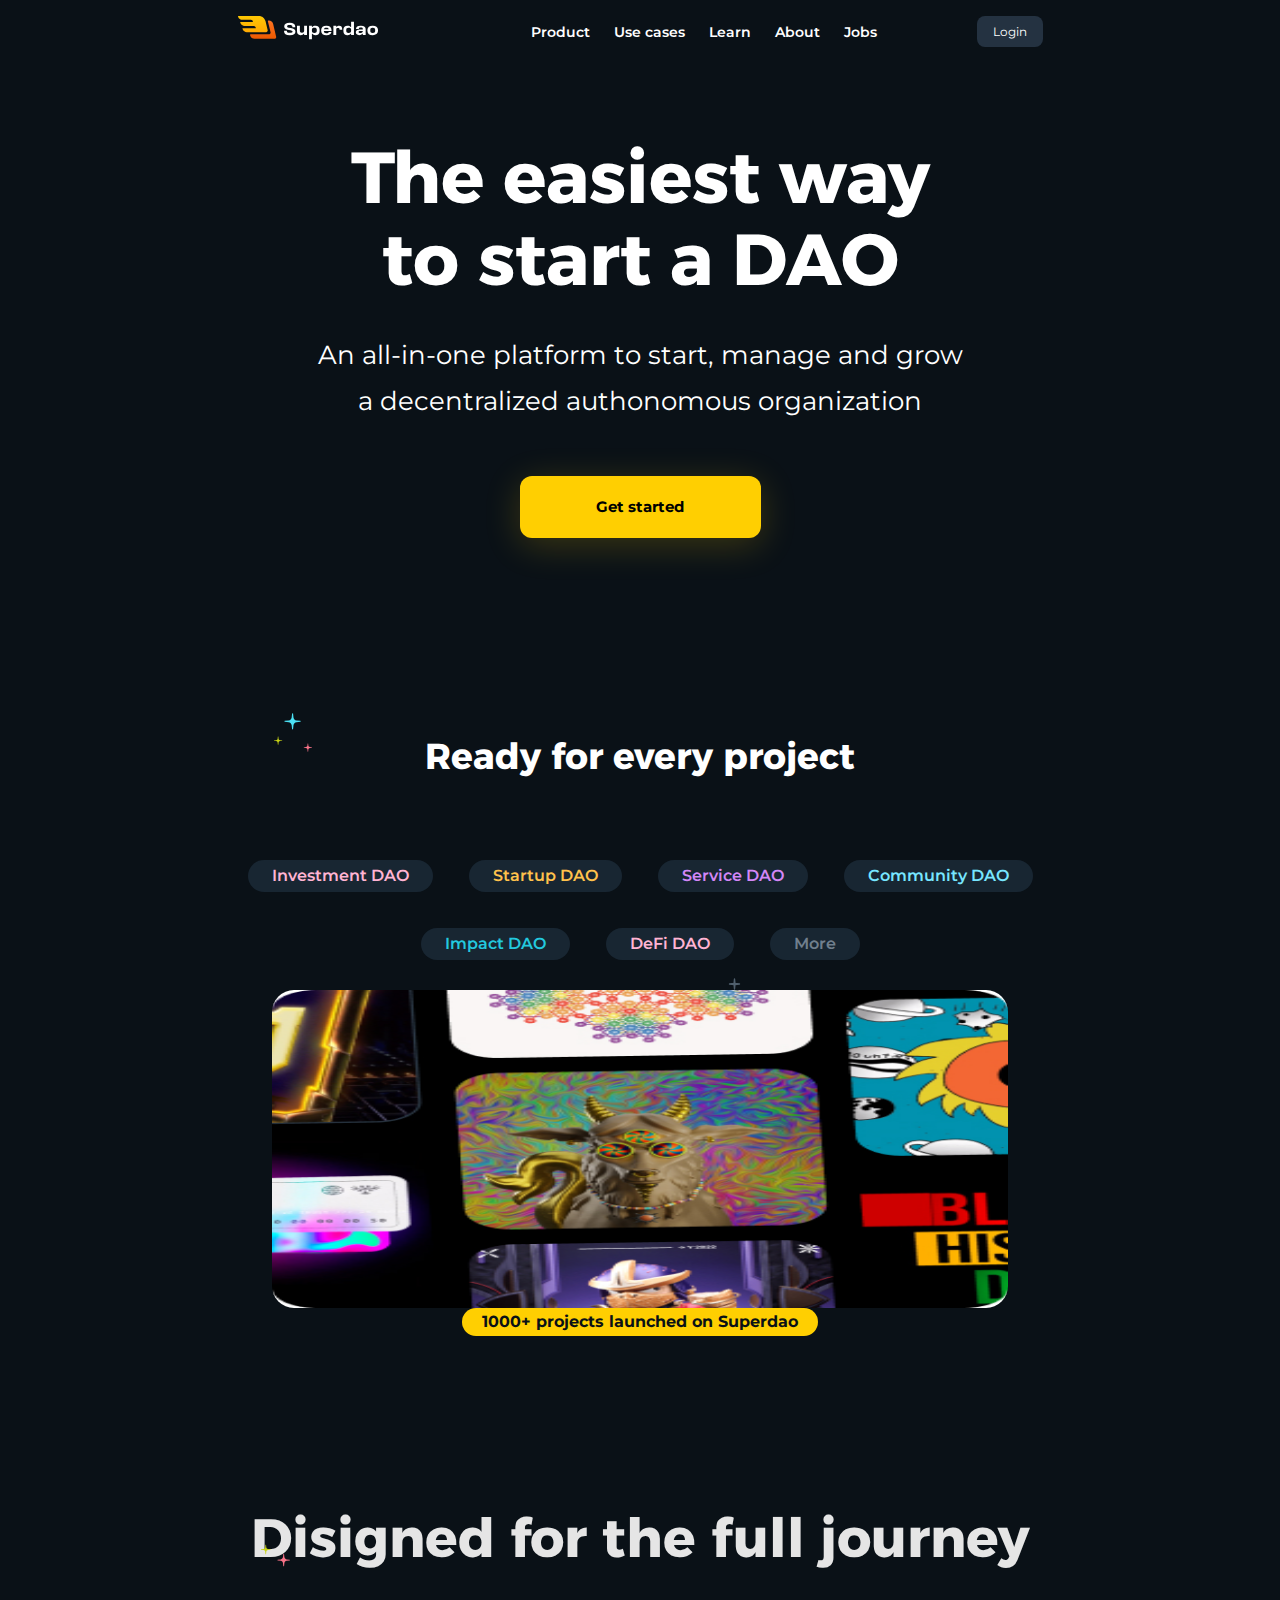
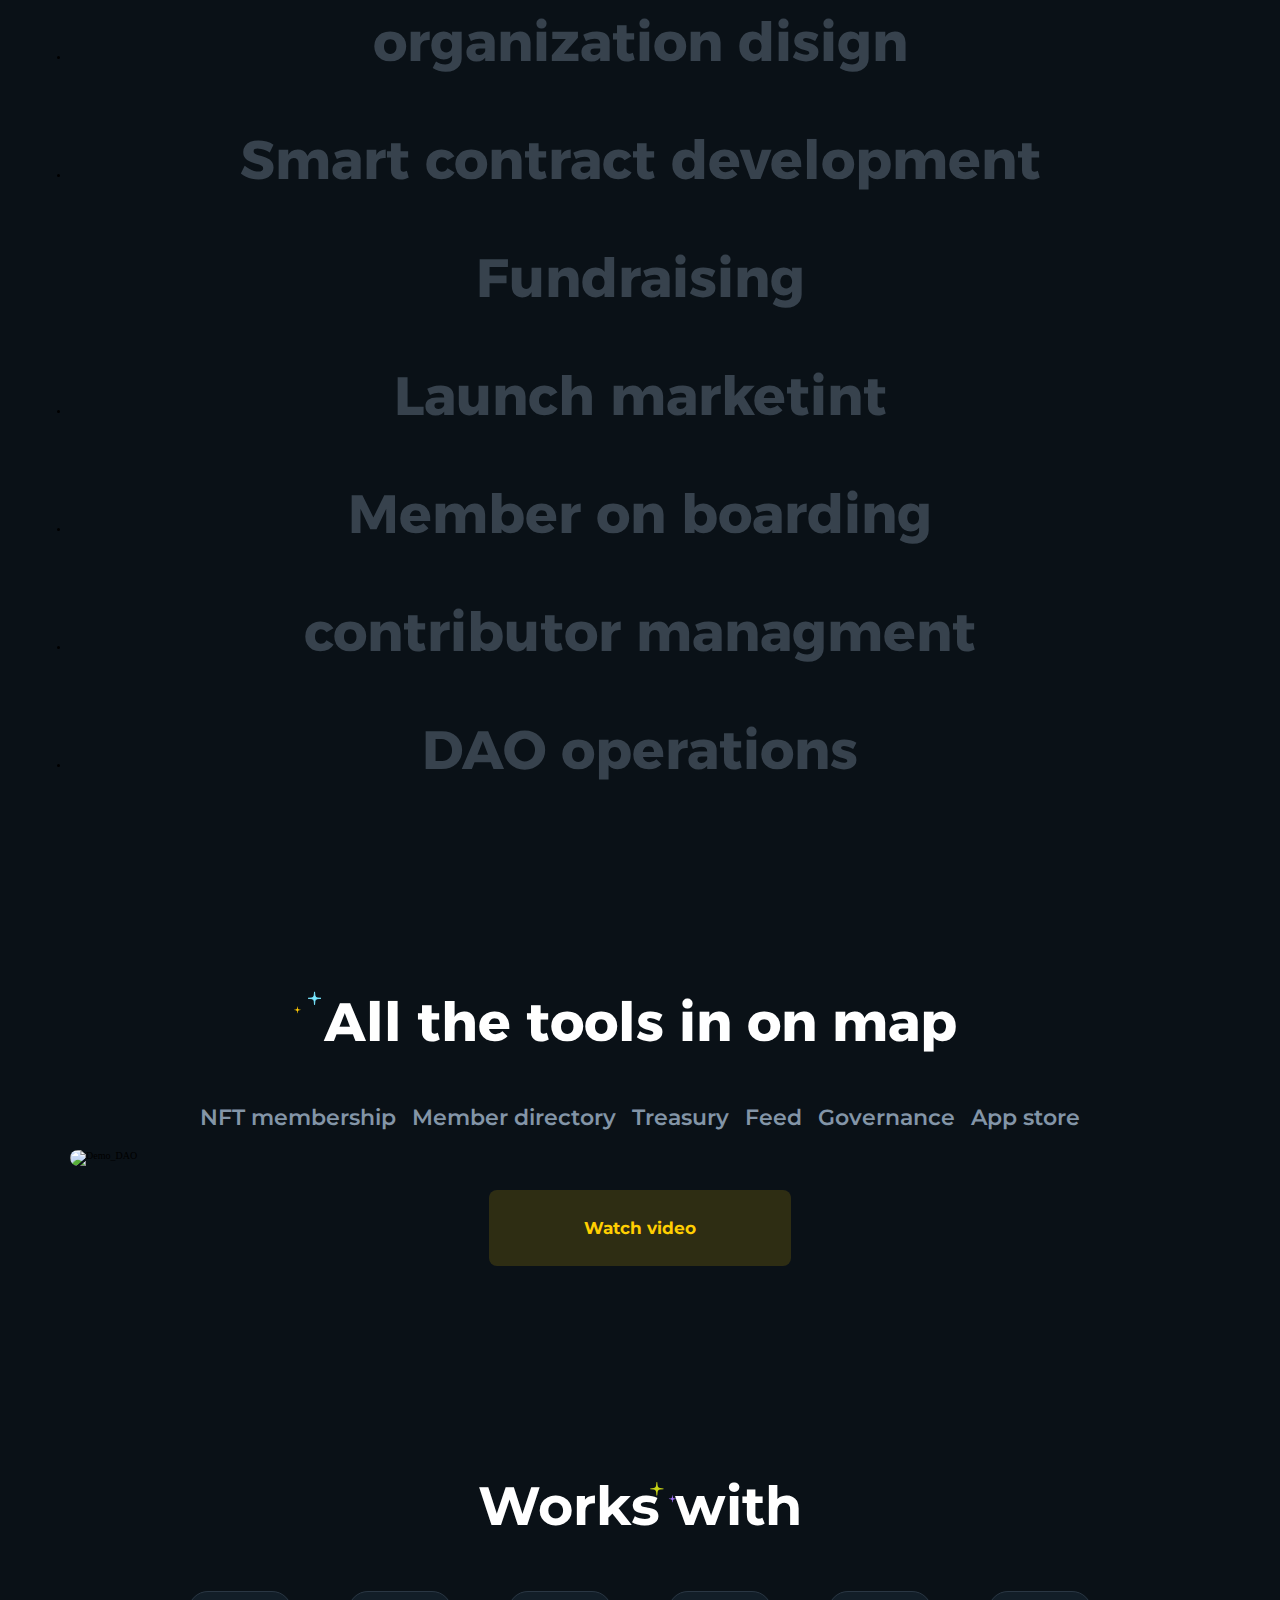
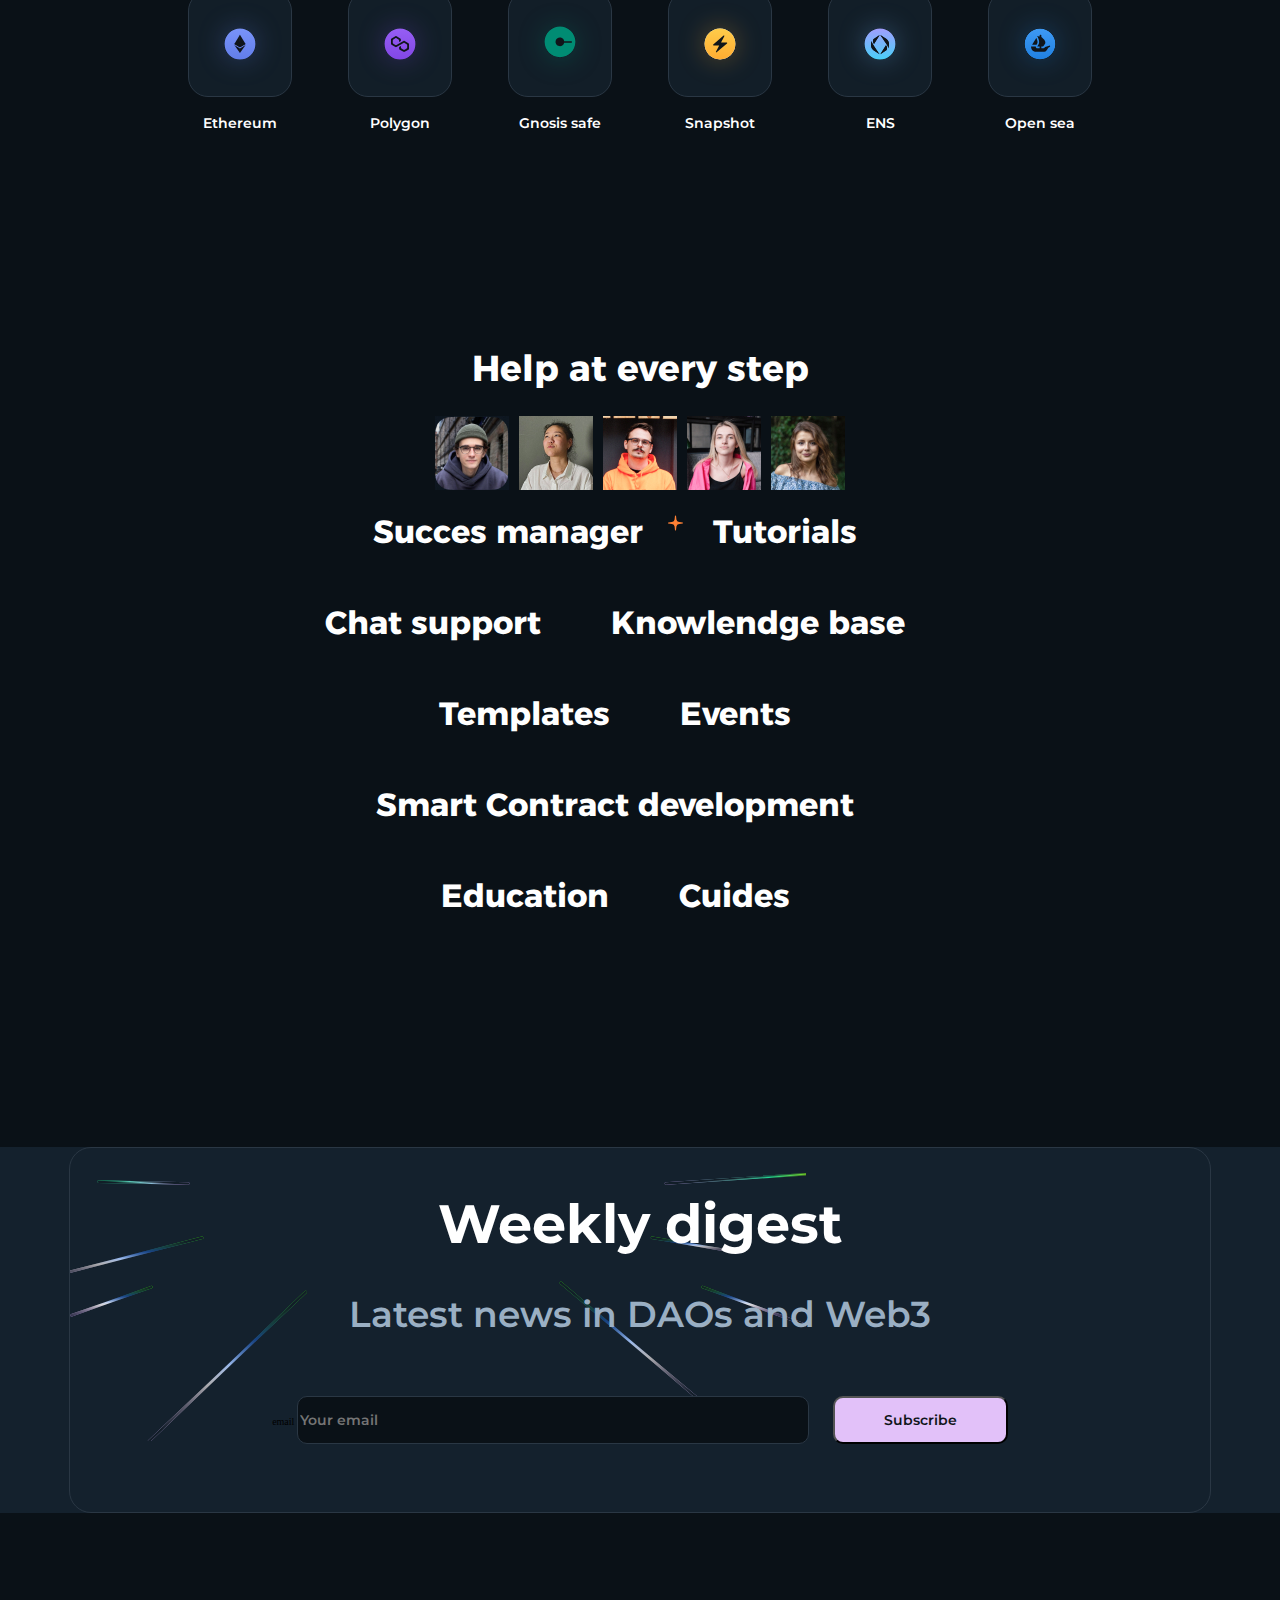
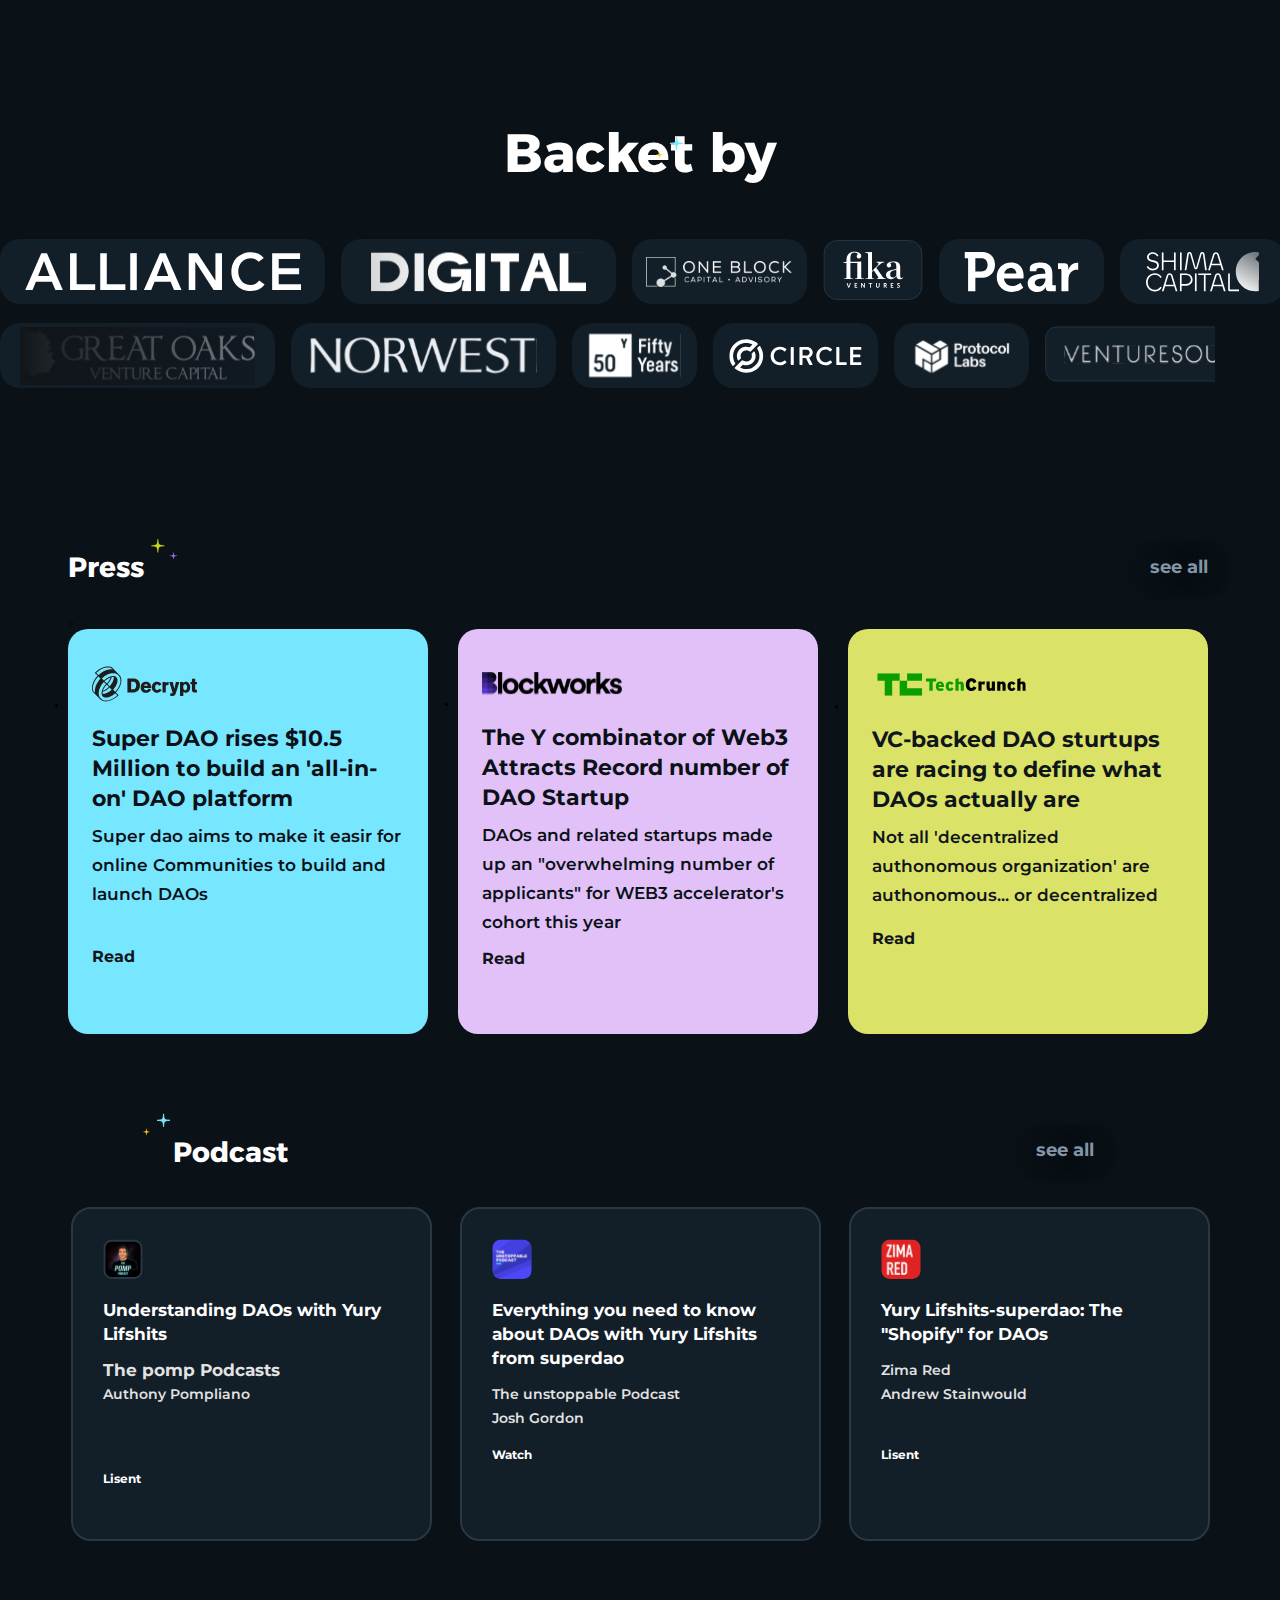
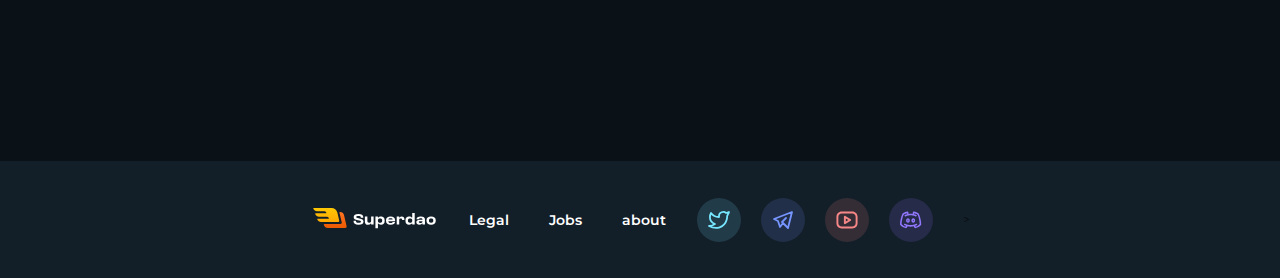
==== commit aebc6764: "fix" ====
--- a/INDEX.HTML
+++ b/INDEX.HTML
@@ -185,8 +185,8 @@
                 <h2 class="form__headline">Weekly digest</h2>
                 <p class="form__text">Latest news in DAOs and Web3</p>
                 <form class="form__newsletter">
-                    <label class="form__label">
-                        <input class="form__input" type="email" name="email" placeholder="Your email">
+                    <label class="form__label" for="email">email
+                        <input class="form__input" type="email" id="email" name="email"  placeholder="Your email">
                     </label>
                     <button class="form__button" type="submit">Subscribe</button>
                 </form>
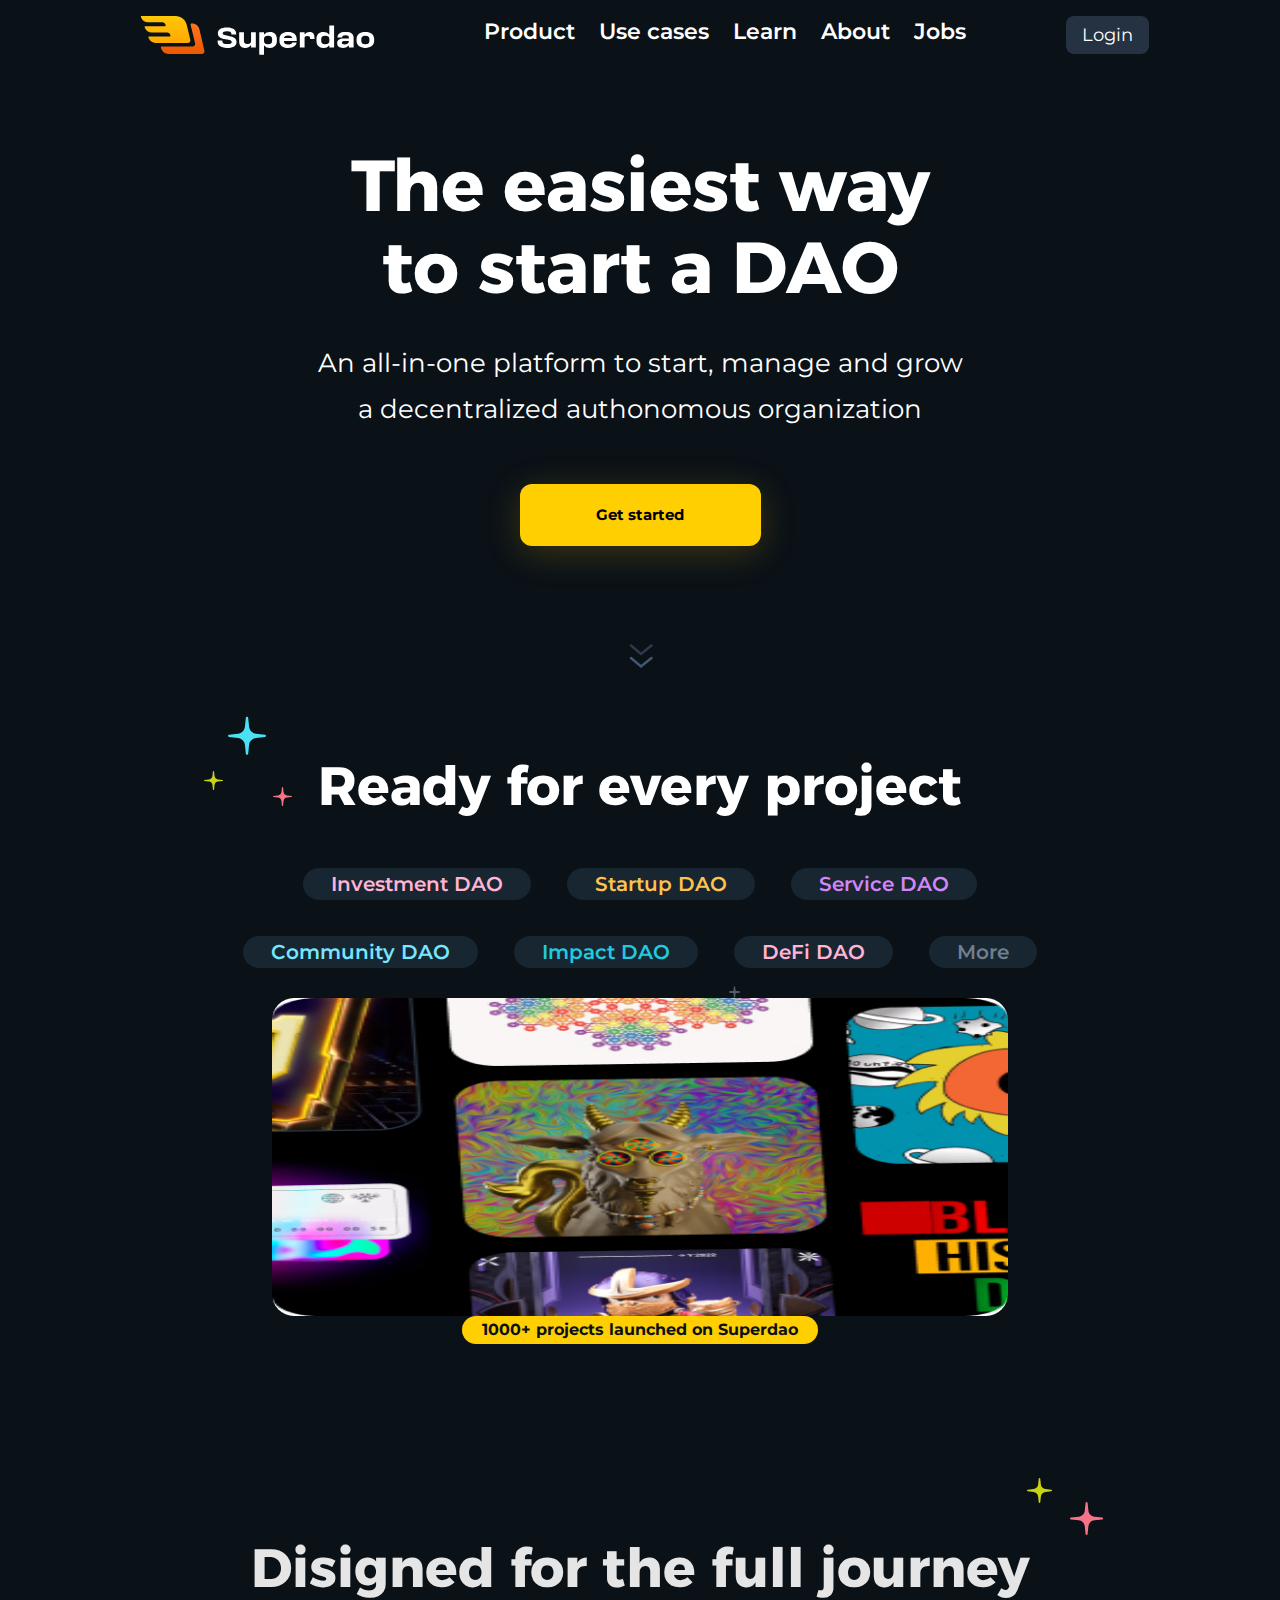
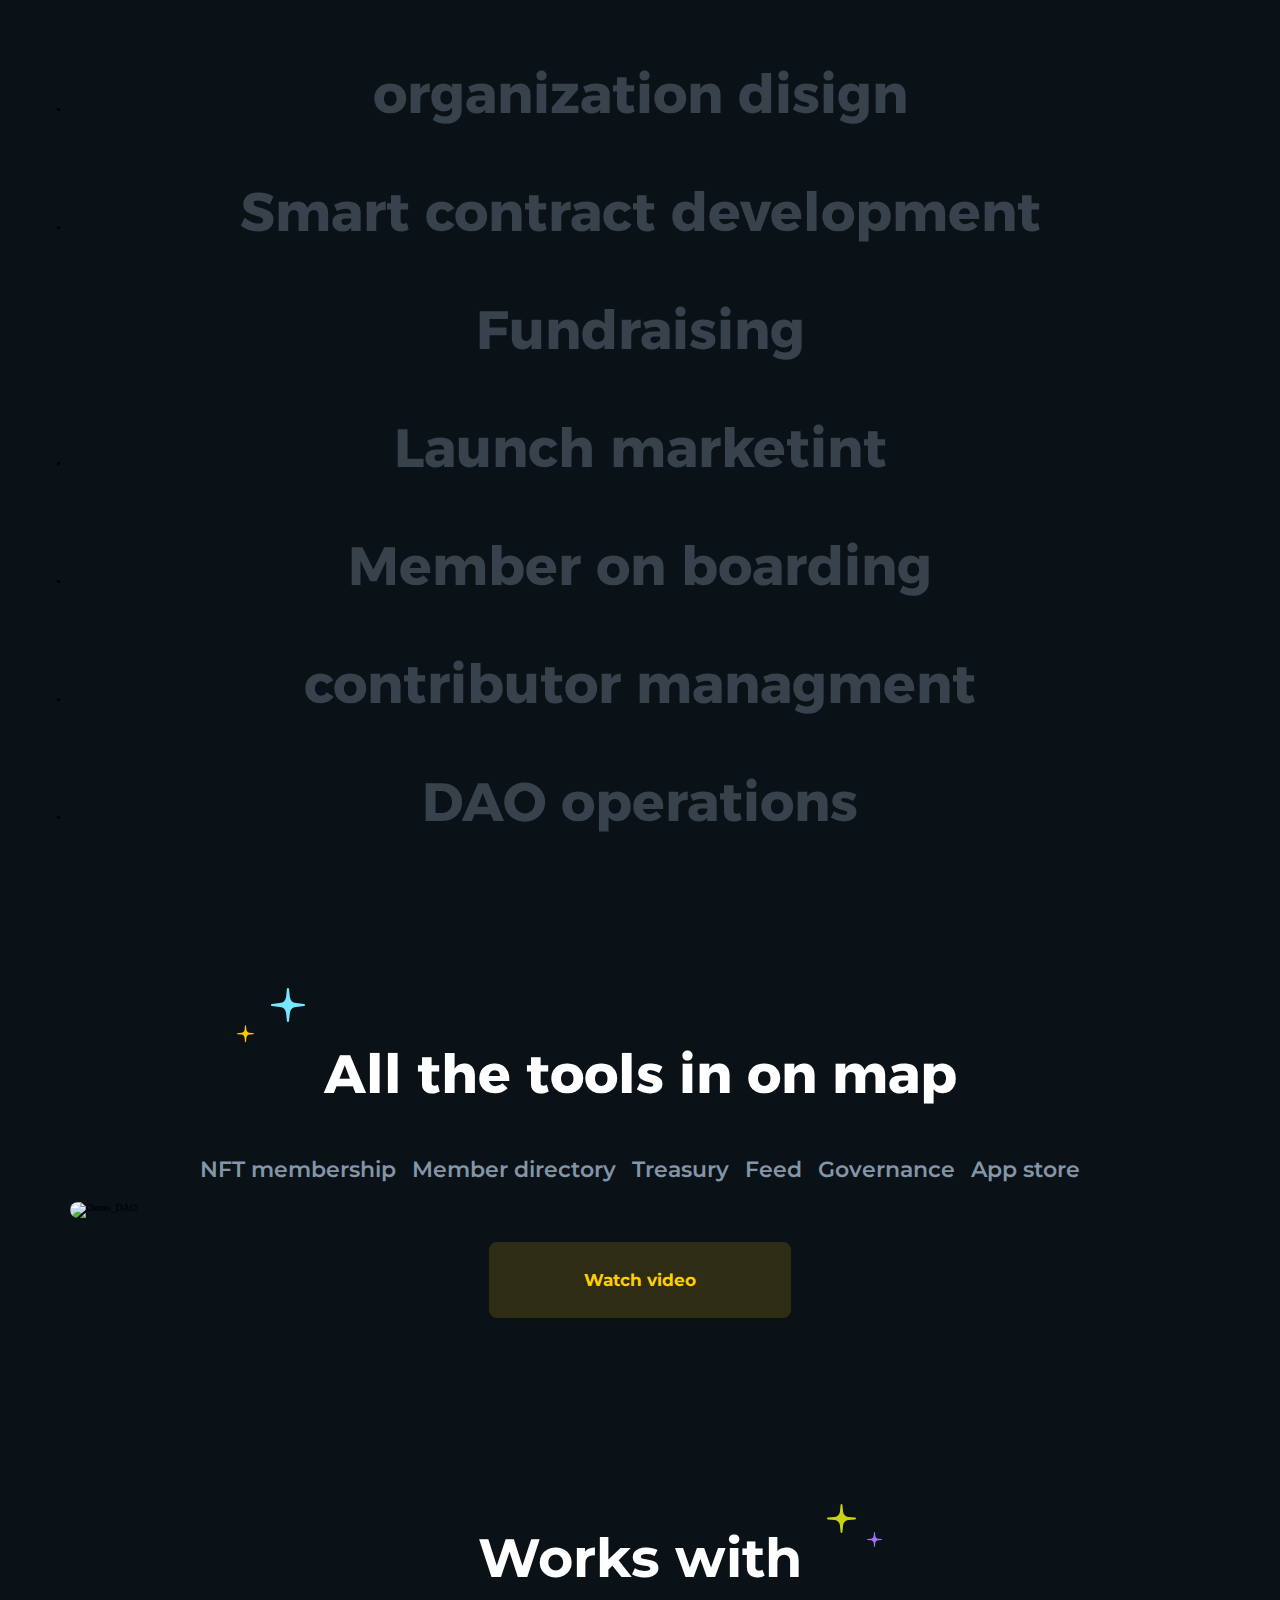
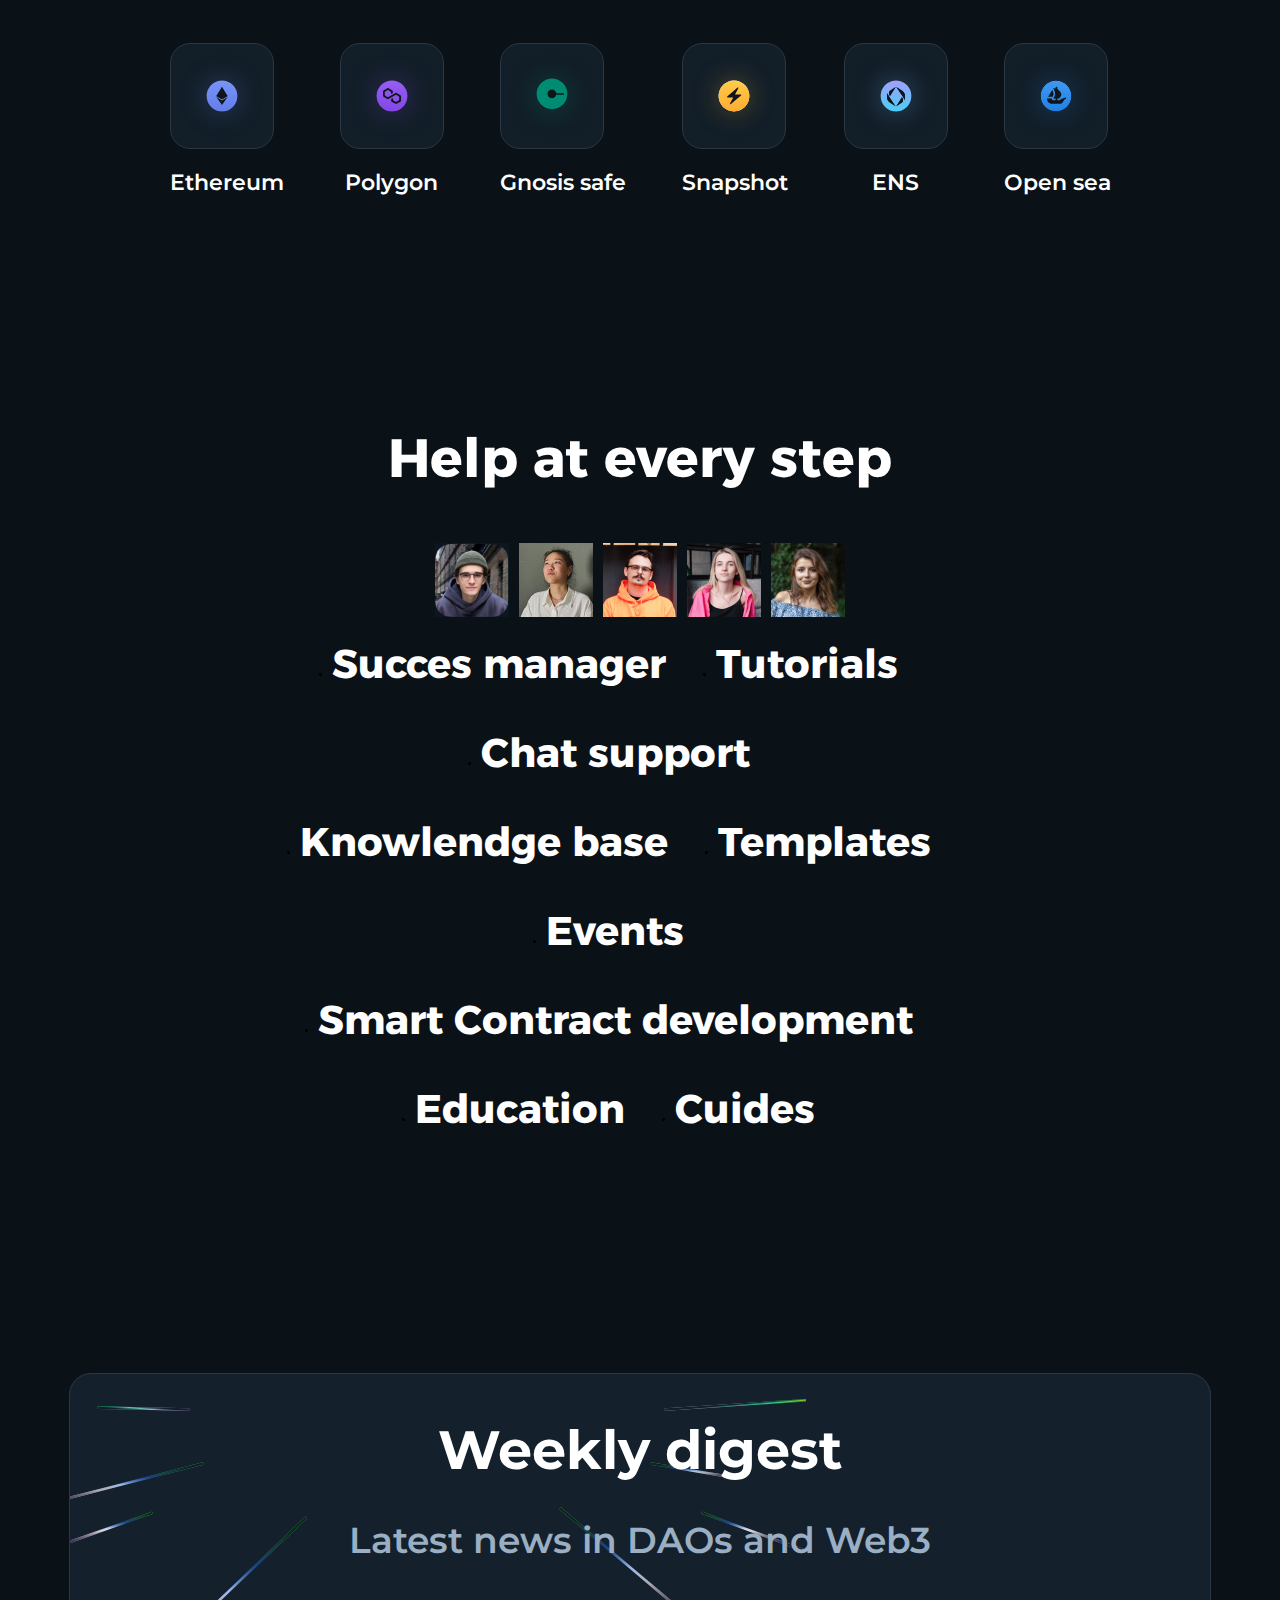
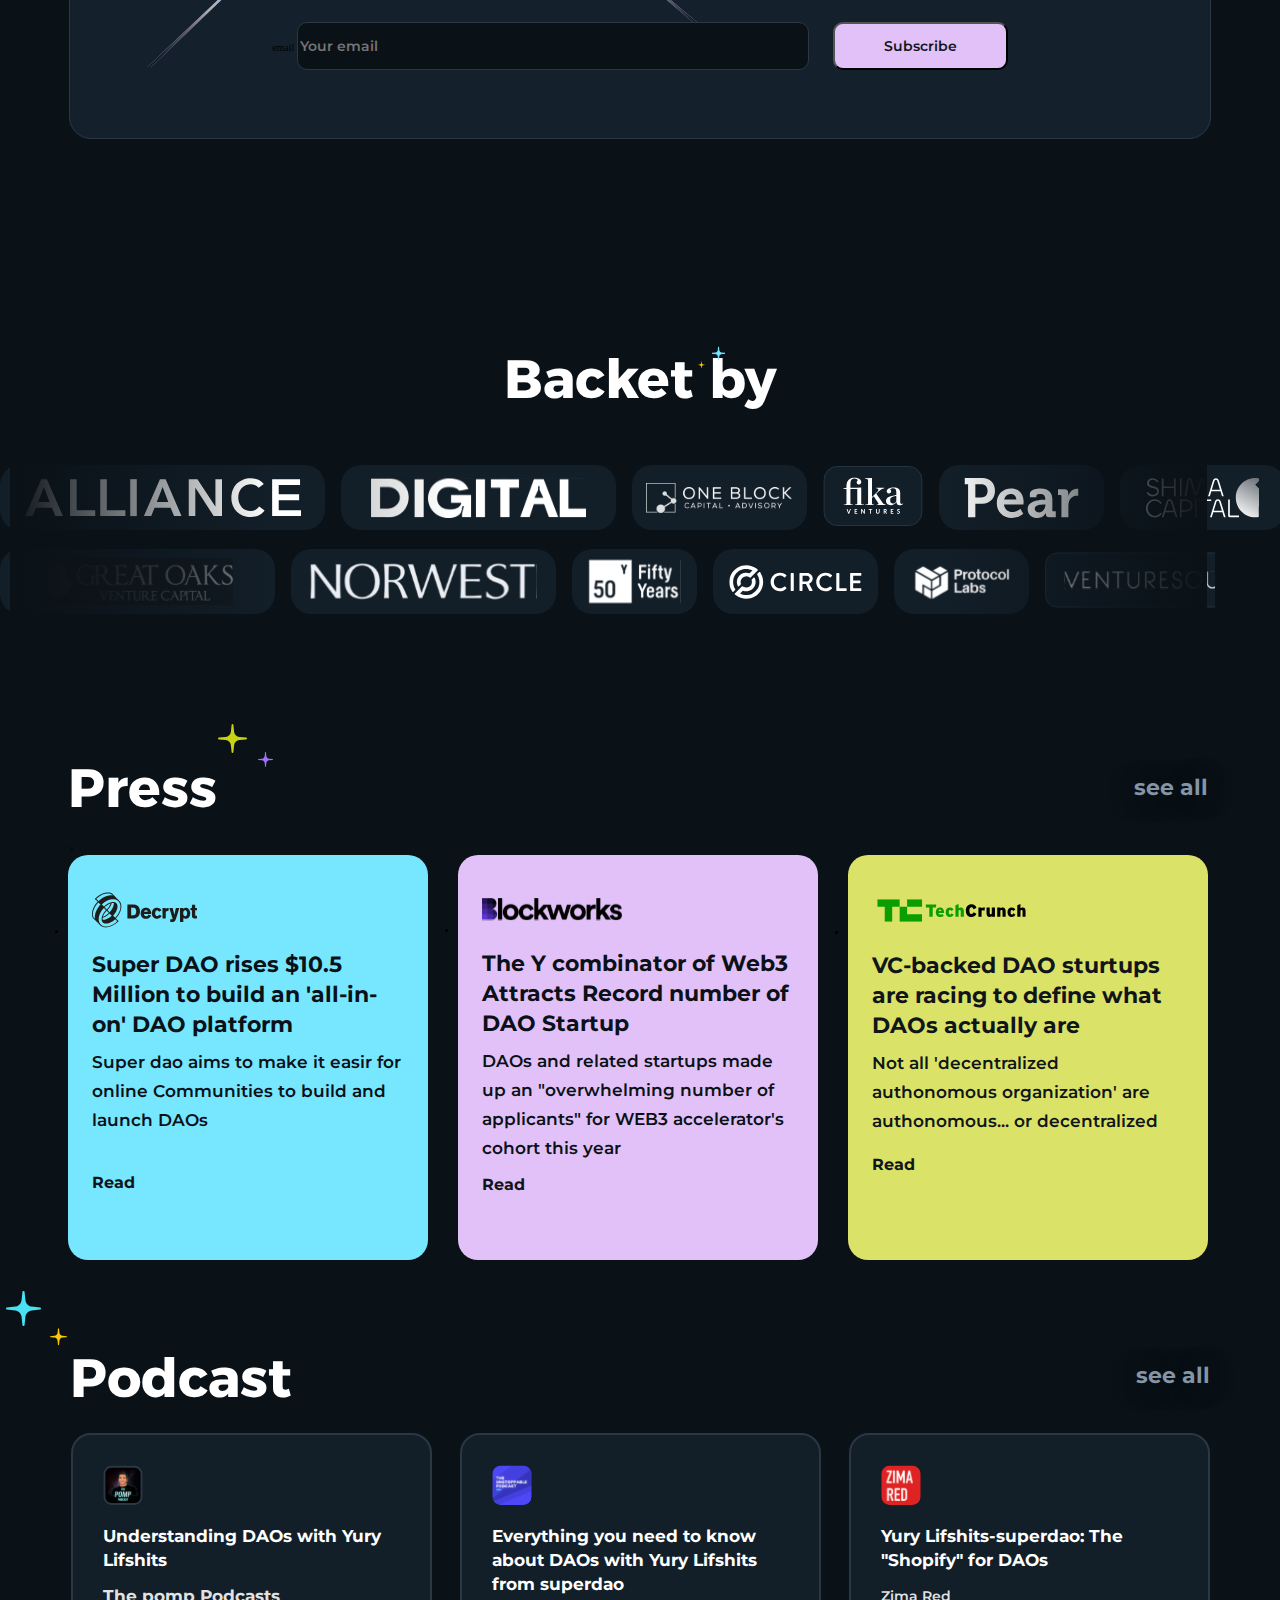
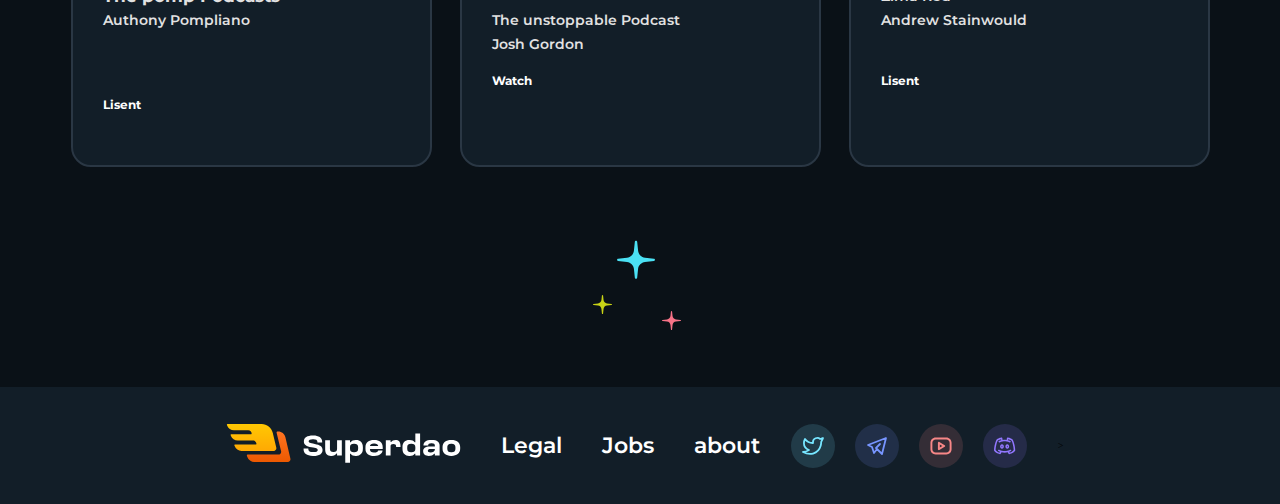
==== commit e8b4b9cb: "вроде как закончил" ====
--- a/INDEX.HTML
+++ b/INDEX.HTML
@@ -13,7 +13,7 @@
 <body class="body">
     <header class="header">
         <div class="header__wrapper wrapper">
-            <a class="header__link" href="#"><img src="img/Logo (1).svg" alt="logo"></a>   
+            <a class="header__link" href="#"><img src="img/Logo (1).svg" class="header__logotip" alt="logo"></a>   
                 <ul class="header__link-list">
                     <li   class="header__list-item">
                         <a>Product</a>
--- a/css/style.css
+++ b/css/style.css
@@ -59,6 +59,9 @@
     margin: 0;
     padding: 0;
 }
+::selection{
+    color: #23C9DE;
+}
 .body{
     background-color:var(--bg-color);
     box-sizing: border-box;
@@ -94,12 +97,13 @@
     margin: 0 auto;
     margin-top: 8rem;
     justify-content: center;
+    position: relative;
 }
 .projects__wrapper{
     min-width: 32.8rem;
     display: flex ;
     flex-direction: column;
-    margin: 9.9rem 1.6rem 0rem;
+    margin: 9.9rem 1.6rem 7rem;
     align-items: center;
     position: relative;
 }
@@ -378,7 +382,7 @@
 .designet__headline::before{
     content: url(../img/pinkandgrinstar.svg);
     position: absolute;
-    transform: translate(10px,10px);
+    transform: translate(247px,-35px);
 }
 .designet__item_text{
     color:var(--designer-list-color);
@@ -568,35 +572,6 @@
 .help__item-images{
         display: flex;
 }
-.help__list{
-    width: 328px;
-    display: flex;
-    gap: 2rem;
-    flex-wrap: wrap;
-    justify-content: center;
-    list-style: none;
-    position: relative;
-}
-.help__list::before{
-    content: url(../img/bluestar.svg);
-    position: absolute;
-    transform: translate(35px,3px);
-}
-.help__list::before{
-    content: url(../img/purplestar.svg);
-    position: absolute;
-    transform: translate(35px,3px);
-}
-.help__list::before{
-    content: url(../img/greenyelstar.svg);
-    position: absolute;
-    transform: translate(35px,3px);
-}
-.help__list::before{
-    content: url(../img/orangestar.svg);
-    position: absolute;
-    transform: translate(35px,3px);
-}
 .help__text{
     color:var(--head-color);
     text-align: center;
@@ -616,16 +591,12 @@
 .form__wrapper{
     width: 32.8rem;
     text-align: center;
+    background-color: #14212D;
     border-radius: 2.2rem;
     border: 0.1rem solid #2A3744;
-    background-image: url(../img/lights.svg);
     margin-left: auto;
     margin-right: auto;
     background-repeat: no-repeat;
-}
-.form{
-    background: #14212D;
-    width: ;
 }
 .form__headline{
     color: var(--head-color);
@@ -707,15 +678,26 @@
     display: flex;
     overflow: hidden;
 }
+.supports__list::before{
+    content: url(../img/zatemnenieleft.svg);
+    position: absolute;
+    transform: translate(10px,10px);
+}
 .supports__list{
     height: 6.8rem;
     flex-shrink: 0;
+    position: relative;
     display: inline-flex;
     gap: 1.6rem;
     margin-bottom: 1.6rem;
     list-style: none;
     overflow: hidden;
     align-items: center;
+}
+.supports__list::after{
+    content: url(../img/zatemnenierigth.svg);
+    position: absolute;
+    transform: translate(276px, 10px);;
 }
 .supports__item--alliance{
     width: 23.5rem;
@@ -782,8 +764,7 @@
 .supports__image--shima{
     height: 4rem;
 }
-.supports__item--greatoaks{
-    width: 27.5rem; 
+.supports__item--greatoaks{ 
     border-radius: 2rem;
     height: 6.5rem;
     align-items: center;
@@ -792,7 +773,7 @@
     justify-content: center;
 }
 .supports__image-greatoaks{
-
+    width: 0rem;
 }
 .supports__item--Norwest{
     width: 16.5rem;
@@ -1286,9 +1267,9 @@
     .header{
     }
     .wrapper{
-      min-width: 40rem;
-      gap: 20.4rem;
-      margin: 0 auto;
+        min-width: 40rem;
+        gap: 18.4rem;
+        padding: 2rem 0rem;
     }
     .header__link-list{
         display: none;
@@ -1308,24 +1289,45 @@
     }
     .projects__wrapper{
         width: 40rem;
-        margin: 10rem auto 0rem ;
+        margin: 10rem auto 8rem ;
     }
     .projects__headline {
       width: 32.8rem;
+    }
+    .projects__headline::before {
+        content: url(../img/Group\ 5604.svg);
+        position: absolute;
+        transform: translate(42px,-38px);
     }
     .designet__wrapper{
         width: 40rem;
         margin: 0rem auto;
     }
+    .designet__headline::before {
+        content: url(../img/pinkandgrinstar.svg);
+        position: absolute;
+        transform: translate(279px,-36px);
+    }
     .tools__wrapper{
       width: 40rem;
     }
     .tools__headline {
       width: 40rem;
+    }
+    .supports__list::before {
+        content: url(../img/zatemnenieleft.svg);
+        position: absolute;
+        transform: translate(3px,10px);
     }
     .tools__list {
       width: 31.2rem;
       margin: 2.4rem 4.7rem 2.8rem 4.1rem;
+      position: relative;
+    }
+    .supports__list::after {
+        content: url(../img/zatemnenierigth.svg);
+        position: absolute;
+        transform: translate(335px, 10px);
     }
     .tools__img{
       width: 40rem;
@@ -1394,6 +1396,11 @@
     }
     .press__wrapper{
         width: 40rem;
+    }
+    .press__headline::before {
+        content: url(../img/greenandpurplestar.svg);
+        position: absolute;
+        transform: translate(-32px,-19px);
     }
     .press__list{
         width: 40rem;
@@ -1607,7 +1614,7 @@
         position: absolute;
         top: 0;
         left: 0;
-        transform: translate(204px,-25px);
+        transform: translate(111px,-25px);
     }    
     .begin__text {
       width: 49.9rem;
@@ -1622,6 +1629,7 @@
       width: 73.6rem;
       font-size: 3.6rem;
     }
+    
     .projects__item {
       line-height: 3.2rem;
     }
@@ -1670,6 +1678,11 @@
     .designet__headline{
         font-size: 3.6rem;
     }
+    .designet__headline::before {
+        content: url(../img/pinkandgrinstar.svg);
+        position: absolute;
+        transform: translate(516px,-35px);
+    }
     .designet__item_text{
         font-size: 3.2rem;
     }
@@ -1693,6 +1706,11 @@
     }
     .cooperation__headline{
         font-size: 3.6rem;
+    }
+    .cooperation__headline::before {
+        content: url(../img/greenandpurplestar.svg);
+        position: absolute;
+        transform: translate(222px,-29px);
     }
     .cooperation__text{
         font-size: 1.4rem;
@@ -1748,6 +1766,21 @@
     }
     .supports__headline{
         font-size: 3.6rem;
+    }
+    .supports__headline::before {
+        content: url(../img/blueandyellowstar.svg);
+        position: absolute;
+        transform: translate(194px,-29px);
+    }
+    .supports__list::before {
+        content: url(../img/largezatemnenieleft.svg);
+        position: absolute;
+        transform: translate(10px,10px);
+    }
+    .supports__list::after {
+        content: url(../img/largezatemnenieright.svg);
+        position: absolute;
+        transform: translate(614px, 10px);
     }
     .supports__image--alliance{
         object-fit: cover;
@@ -1808,7 +1841,7 @@
         height: 4rem;
     }
     .supports__item--greatoaks{
-        width: 27.5rem; 
+        width: 20.5rem; 
         border-radius: 2rem;
         height: 6.5rem;
         align-items: center;
@@ -1816,9 +1849,10 @@
         display: flex;
         justify-content: center;
     }
-    .supports__image--greatoaks{
-    
-    }
+    .supports__image-greatoaks{
+        width: 19rem;
+    }
+
     .supports__item--Norwest{
         width: 20.5rem;
         border-radius: 2rem;
@@ -1875,6 +1909,9 @@
         width: 17rem;
         height: 6rem;
     }
+    .form__wrapper{
+        background-image: url(../img/lights.svg);;
+    }
     .press__wrapper{
         width: 73.6rem;
         display: grid;
@@ -1937,11 +1974,18 @@
     }
     .podcasts__headline{
         grid-area: 1/1/2/2;
-        margin: 0rem 25rem 0rem 0rem;
+        justify-self: start;
+        margin: 0;
+    }
+    .podcasts__headline::before {
+        content: url(../img/blueandyellowstar.svg);
+        position: absolute;
+        transform: translate(-18px,-26px);
     }
     .podcasts__link_general{
         grid-area: 1/2/2/3;
-        margin: 0rem 0rem 0rem 28rem
+        justify-self: end;
+        margin: 0;
     }
     .podcasts__list {
       display: grid;
@@ -1988,11 +2032,26 @@
       gap: 10rem;
     }
     .header__link {
-      width: 19.3rem;
-      height: 3.2rem;
+      width: 25.3rem;
+      height: 4rem;
+    }
+    .header__link-muchwidth{
+        font-size: 1.8rem;
+    }
+    .header__link-list{
+        font-size: 2.2rem;
+    }
+    .header__logotip{
+        width: 25.3rem;
+        height: 4rem;
     }
     .begin__wrapper{
         width: 114rem;
+    }
+    .begin__wrapper::after {
+        content: url(../img/strelki.svg);
+        position: absolute;
+        transform: translate(559px,313px);
     }
     .begin__headline {
       width: 64.2rem;
@@ -2000,6 +2059,13 @@
       line-height: 8.2rem;
       margin: 0 auto 3.2rem;
     }
+    .projects__headline::before {
+        content: url(../img/bigstar.svg);
+        position: absolute;
+        width: 8.8rem;
+        height: 8.8rem;   
+        transform: translate(134px,-30px)
+    }
     .begin__text {
       width: 64.9rem;
       font-size: 2.6rem;
@@ -2016,11 +2082,41 @@
     .projects__headline {
       width: 73.6rem;
       margin: 0 auto 0;
+      font-size: 5.4rem;
+      line-height: 8rem;
     }
     .projects__list{
         width: 88.9rem;
         gap: 2.4rem;
     }
+    .projects__link_pink{
+        font-size: 2rem;
+        padding: 0.8rem 2.8rem
+    }
+    .projects__link_orange{
+        font-size: 2rem;
+        padding: 0.8rem 2.8rem
+    }
+    .projects__link_purple{
+        font-size: 2rem;
+        padding: 0.8rem 2.8rem
+    }
+    .projects__link_blue{
+        font-size: 2rem;
+        padding: 0.8rem 2.8rem
+    }
+    .projects__link_darkblue{
+        font-size: 2rem;
+        padding: 0.8rem 2.8rem
+    }
+    .projects__link_pink2{
+        font-size: 2rem;
+        padding: 0.8rem 2.8rem
+    }
+    .projects__link_grey{
+        font-size: 2rem;
+        padding: 0.8rem 2.8rem
+    }
     .projects__item {
       font-size: 1.6rem;
       line-height: 3.2rem;
@@ -2031,7 +2127,12 @@
     .designet__headline{
         color: #E5E5E5;
         font-size: 5.4rem;
-        line-height: 8.rem; /* 148.148% */
+        line-height: 8rem; /* 148.148% */
+    }
+    .designet__headline::before {
+        content: url(../img/bigpinkyelstar.svg);
+        position: absolute;
+        transform: translate(776px,-52px);
     }
     .designet__item_text{
         font-size: 5.4rem;
@@ -2046,6 +2147,11 @@
       font-size: 5.4rem;
       line-height: 8rem;
     }
+    .tools__headline::before {
+        content: url(../img/bigblueyelstar.svg);
+        position: absolute;
+        transform: translate(-87px,-50px);
+    }
     .tools__list {
       width: 114rem;
     }
@@ -2065,15 +2171,30 @@
         line-height: 8rem;
         margin: 0 0 4.4rem;
     }
+    .cooperation__headline::before {
+        content: url(../img/biggreenpurplestar.svg);
+        position: absolute;
+        transform: translate(349px,-30px)
+    }
     .cooperation__list{
         gap: 3.6rem;
     }
     .cooperation__icon{
         padding: 1rem 0.9rem
+    }
+    .cooperation__text{
+        font-size: 2.2rem;
     }
     .help__wrapper{
         margin: 20rem auto 0;
         width: 114rem;
+    }
+    .help__headline{
+        font-size: 5.4rem;
+        line-height: 8rem;
+    }
+    .help__text{
+        font-size: 4rem;
     }
     .form__wrapper{
         width: 114rem;
@@ -2107,6 +2228,11 @@
     .supports__headline{
         font-size: 5.4rem;
         line-height: 8rem;
+    }
+    .supports__list::after {
+        content: url(../img/largezatemnenieright.svg);
+        position: absolute;
+        transform: translate(947px, 10px);
     }
     .supports__item--alliance{
         width: 32.5rem;
@@ -2245,6 +2371,9 @@
         width: 17rem;
         height: 6rem;
     }
+    .form__wrapper{
+        background-image: url(../img/lights.svg);
+    }
     .press__wrapper{
         width: 114.4rem;
         display: grid;
@@ -2254,8 +2383,15 @@
     }
     .press__headline{
         grid-area: 1/1/2/2;
-        margin: 1rem 49rem 0rem 0rem;
-    }
+        justify-self: start;
+        font-size: 5.4rem;
+        line-height: 8rem;
+    }
+    .press__headline::before {
+        content: url(../img/biggreenpurplestar.svg);
+        position: absolute;
+        transform: translate(150px,-40px);
+    }    
     .press__list{
         display: grid;
         width: 114rem;
@@ -2332,7 +2468,8 @@
     }
     .press__link{
         grid-area: 1/2/2/3;
-        margin: 1rem 0rem 0rem 51rem;
+        justify-self: end;
+        font-size: 2.2rem;
     }
     .podcasts__wrapper{
         width: 114rem;
@@ -2343,11 +2480,20 @@
     }
     .podcasts__headline{
         grid-area: 1/1/2/2;
-        margin: 0rem 25rem 0rem 0rem;
+        justify-self: start;
+        font-size: 5.4rem;
+        margin: 0;
+    }
+    .podcasts__headline::before {
+        content: url(../img/bigblyelst.svg);
+        position: absolute;
+        transform: translate(-64px,-69px);
     }
     .podcasts__link_general{
         grid-area: 1/2/2/3;
-        margin: 0rem 0rem 0rem 28rem
+        justify-self: end;
+        margin: 0;
+        font-size: 2.2rem;
     }
     .podcasts__list {
       display: grid;
@@ -2383,4 +2529,18 @@
     .podcasts__item {
       width: 23.2rem;
       min-height: 28.4rem;
-    }}+    }
+    .footer__text{
+        font-size: 2.2rem;
+    }
+    .footer__logo{
+        width: 25.3rem;
+        height: 4rem;
+    }
+    .footer__wrapper::before{
+        content: url(../img/bigstar.svg);
+        position: absolute;
+        width: 8.8rem;
+        height: 8.8rem;
+        transform: translate(-3px,-162px);
+    }}
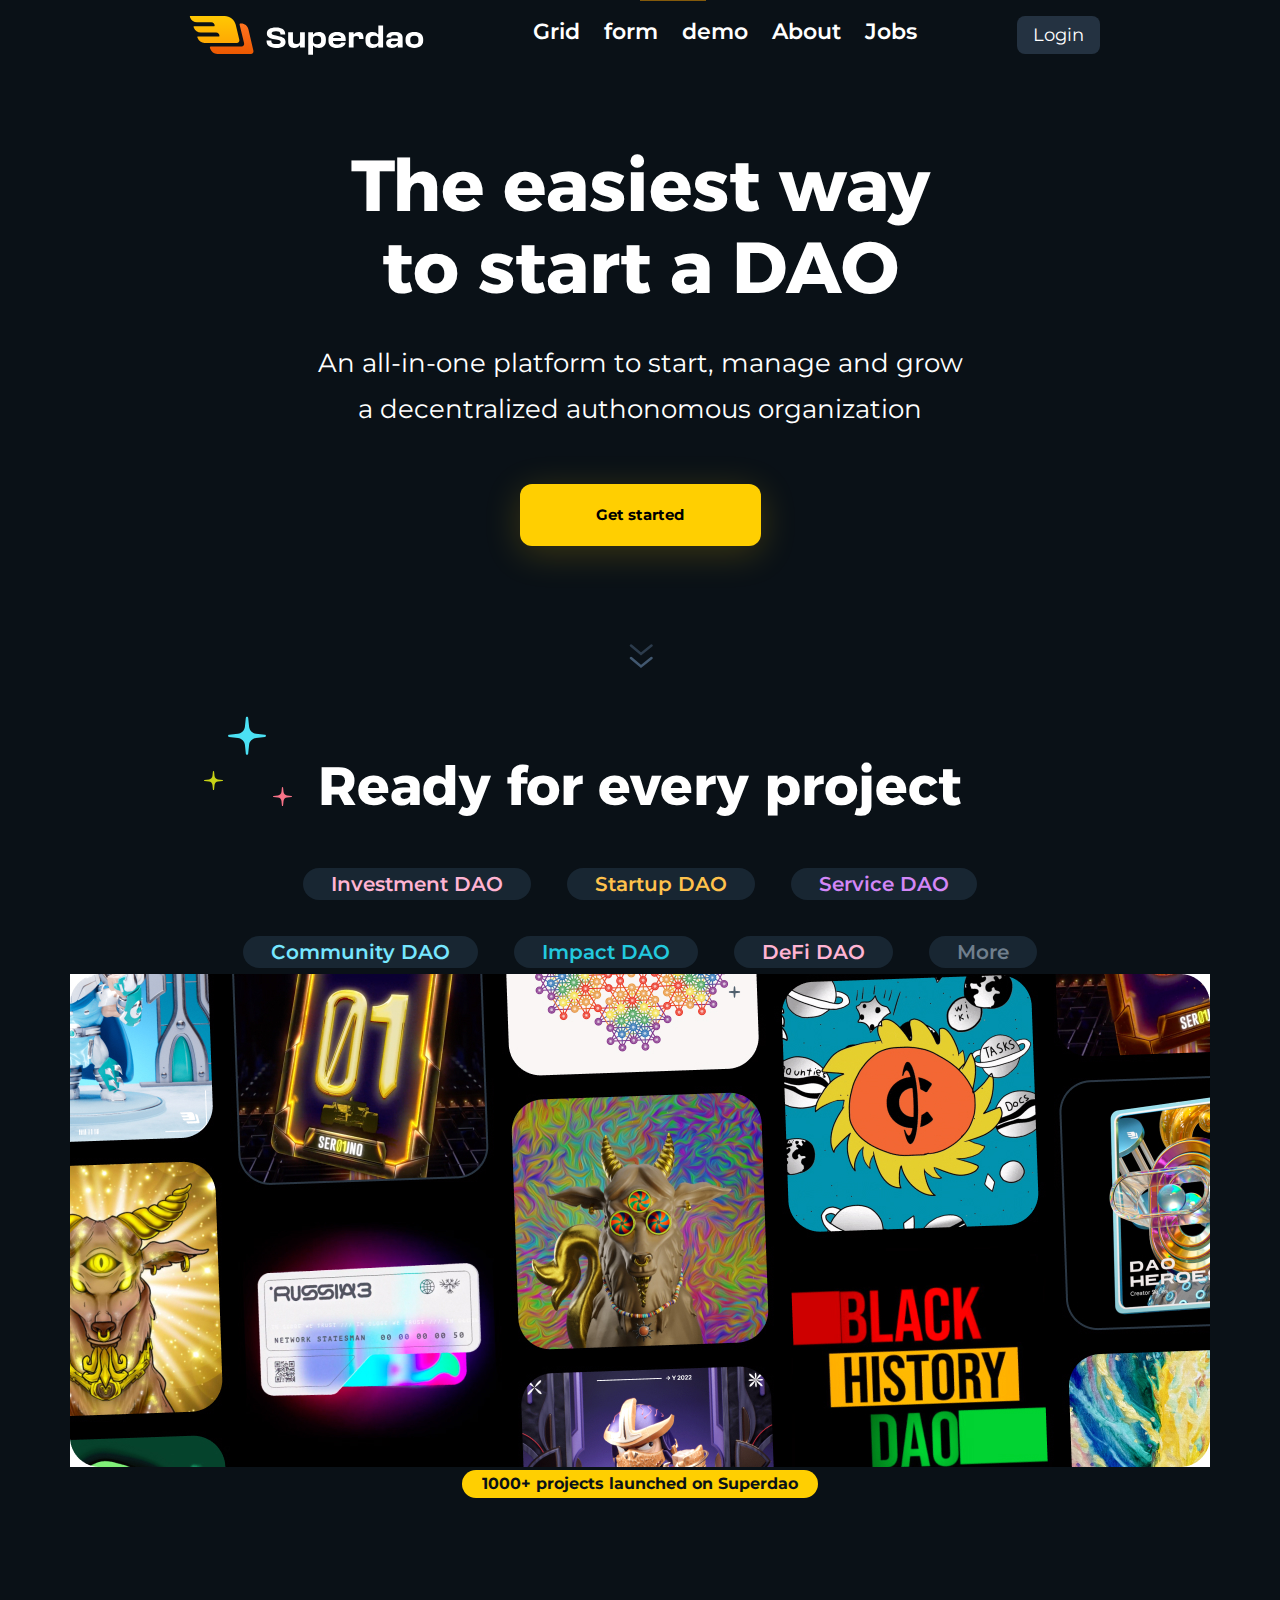
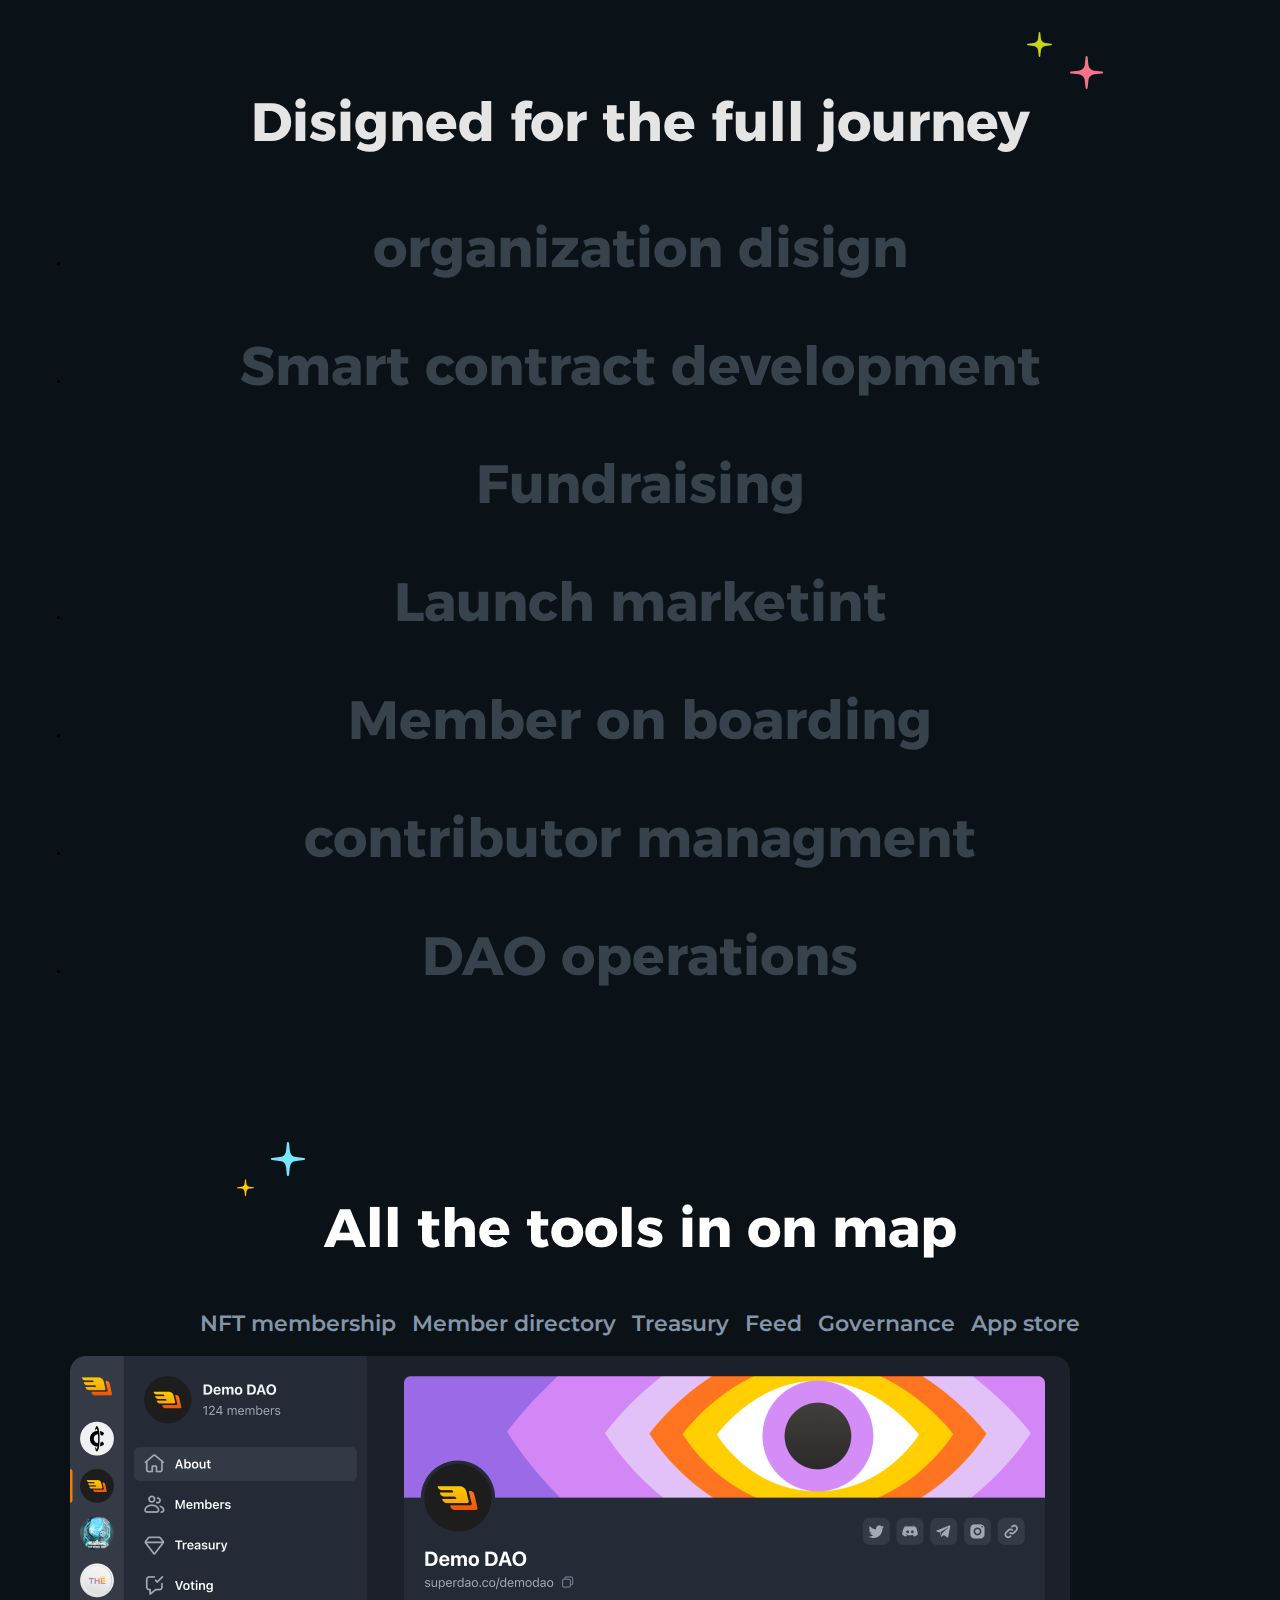
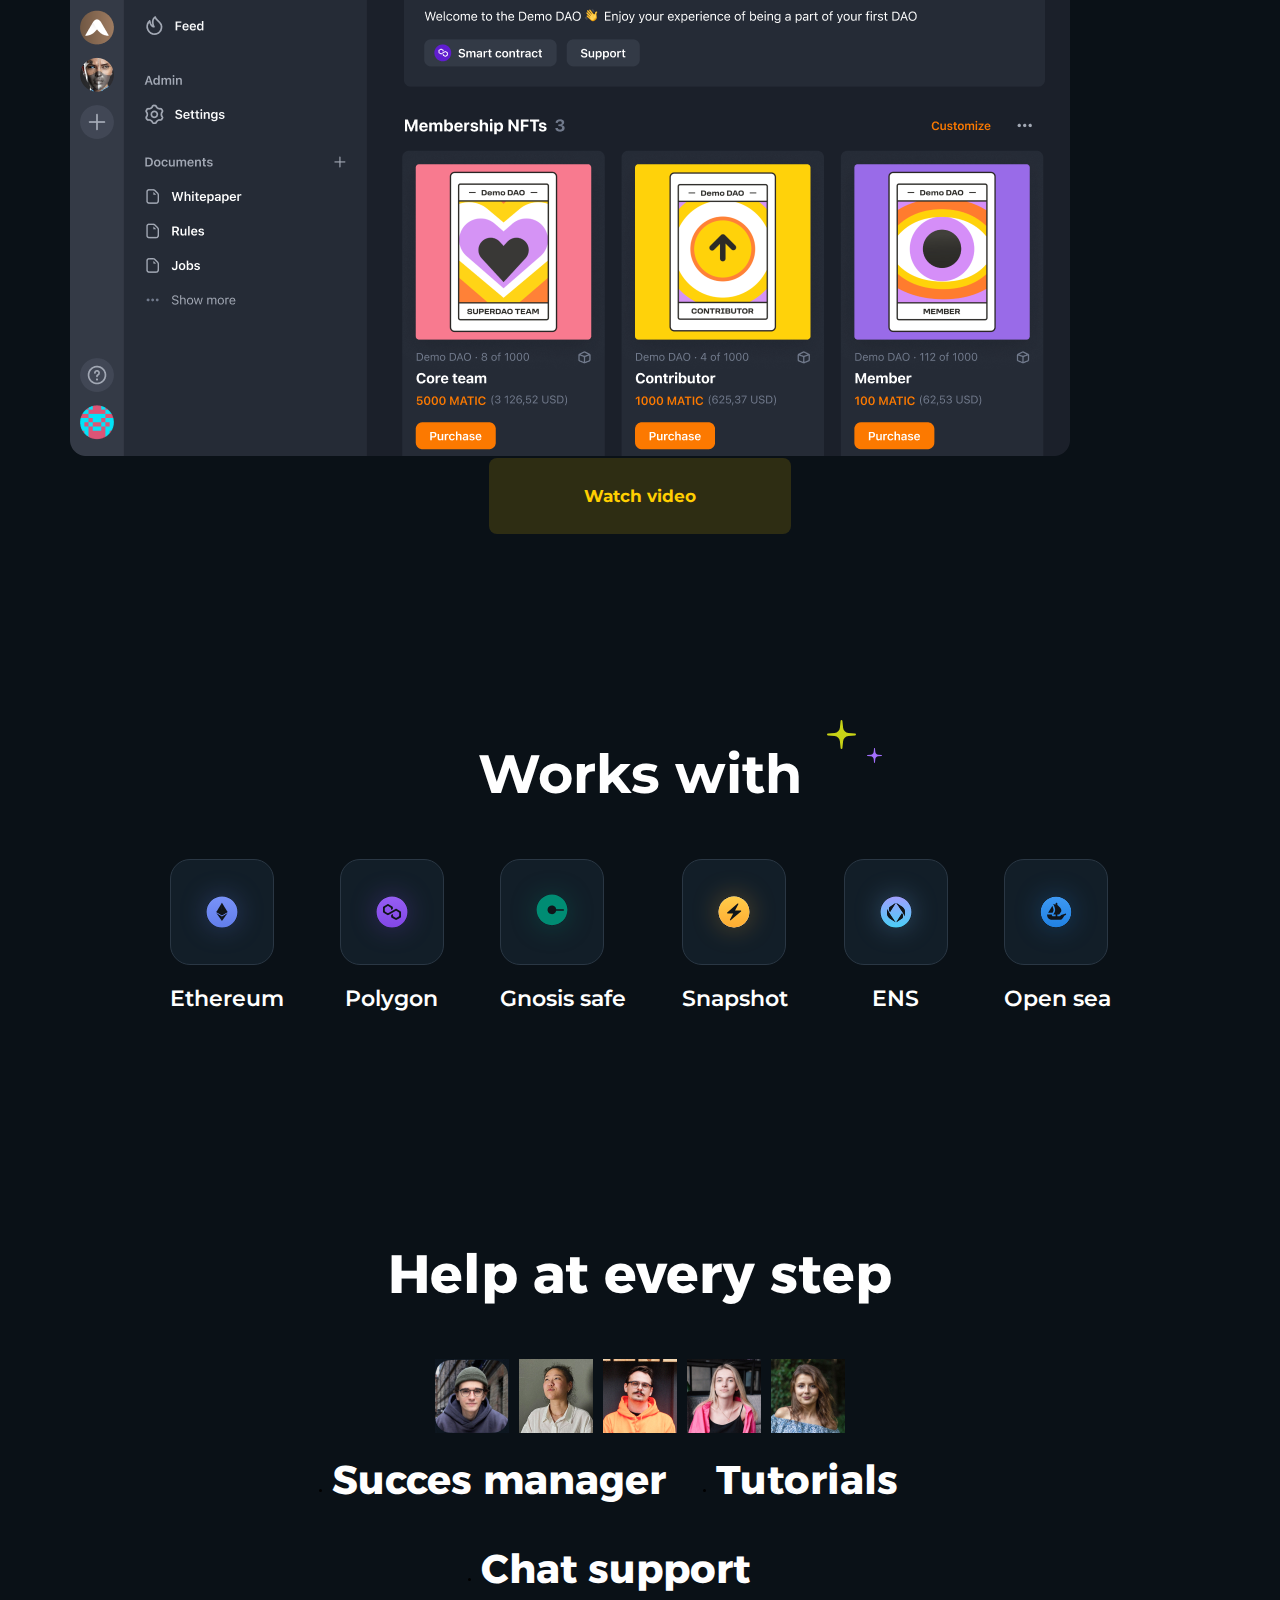
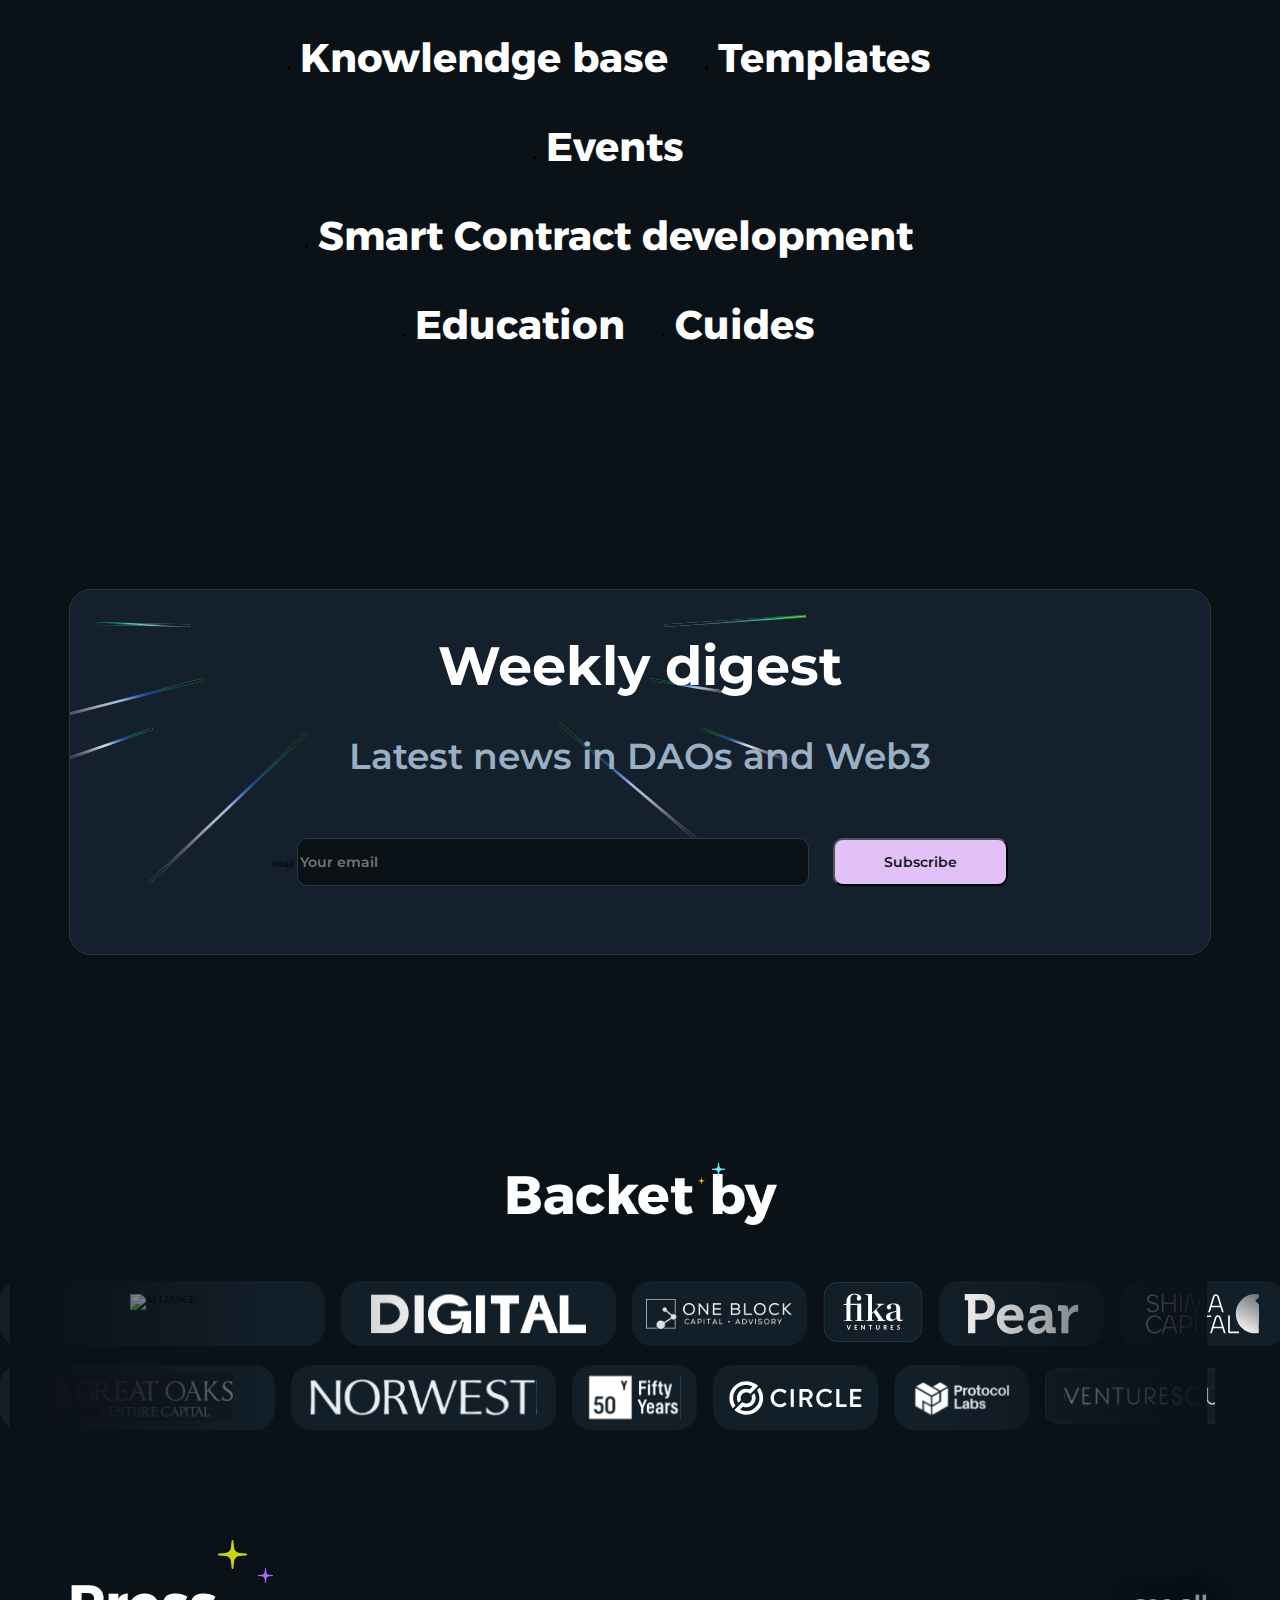
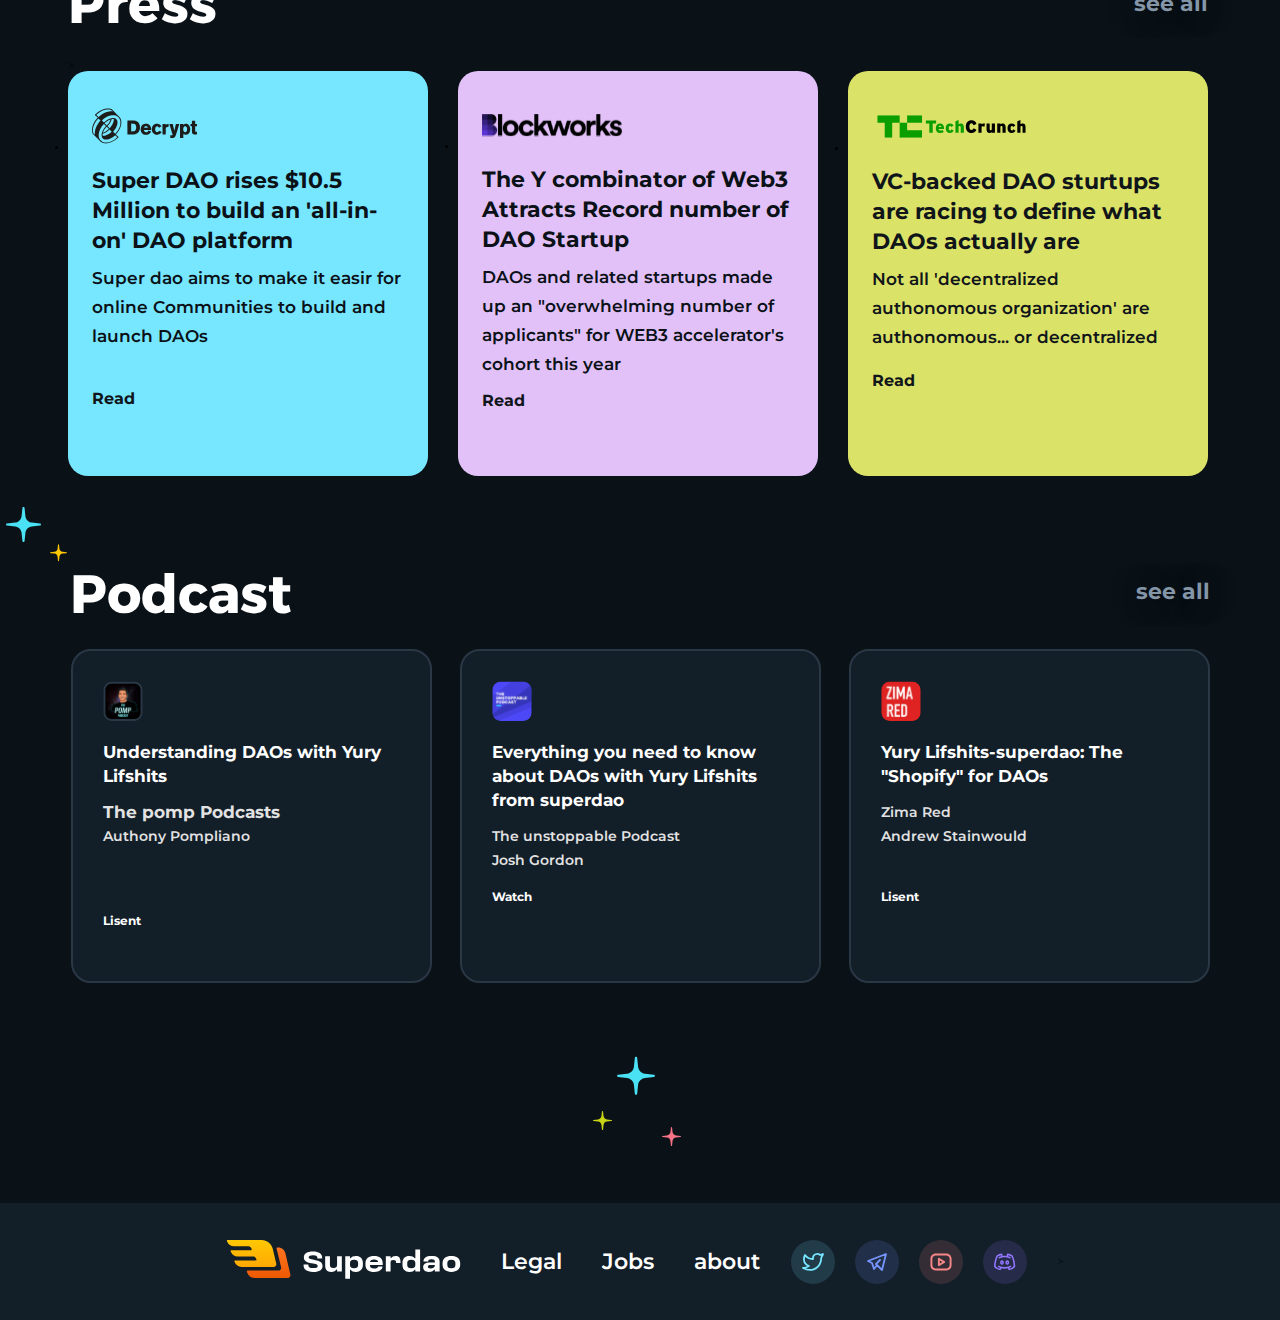
==== commit b9c9c0cc: "1" ====
--- a/INDEX.HTML
+++ b/INDEX.HTML
@@ -11,24 +11,25 @@
 </head>
 
 <body class="body">
+    <a href="#main" class="skip-link">skip-link</a>
     <header class="header">
         <div class="header__wrapper wrapper">
-            <a class="header__link" href="#"><img src="img/Logo (1).svg" class="header__logotip" alt="logo"></a>   
+            <a class="header__link" href="#"><img src="images/Logo (1).svg" class="header__logotip" alt="logo"></a>   
                 <ul class="header__link-list">
                     <li   class="header__list-item">
-                        <a>Product</a>
+                        <a href="/grid.html" class="item__link">Grid</a>
                     </li>
                     <li   class="header__list-item">
-                        <a class="problem__link">Use cases</a>
+                        <a href="/form.html" class="item__link">form</a>
                     </li>
                     <li   class="header__list-item">
-                        <a>Learn</a>
+                        <a href="/demo.html" class="item__link">demo</a>
                     </li>
                     <li   class="header__list-item">
-                        <a>About</a>
+                        <a class="item__link">About</a>
                     </li>
                     <li class="header__list-item">
-                        <a>Jobs</a>
+                        <a class="item__link">Jobs</a>
                     </li>
                 </ul>
                     <a class="header__link-muchwidth">Login</a>        
@@ -40,7 +41,7 @@
                     </svg></button>
         </div>
     </header>
-    <main class="main">
+    <main class="main" id="main">
         <section class="main__begin begin">
             <div class="begin__wrapper">
                 <h1 class="begin__headline">The easiest way to start a DAO</h1>
@@ -61,7 +62,20 @@
                     <li class="projects__item"><a class="projects__link_pink2">DeFi DAO</a></li>
                     <li class="projects__item"><a class="projects__link_grey">More</a></li>
                 </ul>
-                <img class="projects__img" src="img/Frame 5631.jpg" alt="Kartinka">
+                <picture>
+                    <source
+                        srcset="images/Artworks1200.jpg, images/Artworks1200-2x.jpg 2x, images/Artworks1200-3x.jpg 3x, images/Artworks1200-4x.jpg 4x"
+                        media="(min-width: 1200px)">
+                    <source
+                        srcset="images/Artworks768.jpg, images/Artworks768-2x.jpg 2x, images/Artworks768-3x.jpg 3x, images/Artworks768-4x.jpg 4x"
+                        media="(min-width: 768px)">
+                    <source
+                        srcset="images/Artworks400.jpg, images/Artworks400-2x.jpg 2x, images/Artworks400-3x.jpg 3x, images/Artworks400-4x.jpg 4x"
+                        media="(min-width: 416px) and (max-width: 768px)">
+                    <img class="projects__picture" src="images/Artworks.jpg"
+                        srcset="images/Artworks-2x.jpg 2x, images/Artworks-3x.jpg 3x, images/Artworks-4x.jpg 4x"
+                        alt="Examples of projects on Superdao">
+                </picture>
                 <a class="projects__link-general" href="#">1000+ projects launched on Superdao</a>
             </div>
         </section>
@@ -104,7 +118,20 @@
                     <li class="tools__item"><a class="tools__link" href="#">Governance</a></li>
                     <li class="tools__item"><a class="tools__link" href="#">App store</a></li>
                 </ul>
-                <img class="tools__img" src="img/1 NFT membership.svg" alt="Demo_DAO">
+                <picture>
+                    <source
+                        srcset="images/App1200.png, images/App1200-2x.png 2x, images/App1200-3x.png 3x, images/App1200-4x.png 4x"
+                        media="(min-width: 1200px)">
+                    <source
+                        srcset="images/App768.png, images/App768-2x.png 2x, images/App768-3x.png 3x, images/App768-4x.png 4x"
+                        media="(min-width: 768px)">
+                    <source
+                        srcset="images/App400.png, images/App400-2x.png 2x, images/App400-3x.png 3x, images/App400-4x.png 4x"
+                        media="(min-width: 416px) and (max-width: 768px)">
+                    <img class="tools__picture" src="images/App.png"
+                        srcset="images/App-2x.png 2x, images/App-3x.png 3x, images/App-4x.png 4x"
+                        alt="The appearance of the application">
+                </picture>
                 <a class="tools__link-special" href="#">Watch video</a>
             </div>
         </section>
@@ -113,27 +140,27 @@
                 <h2 class="cooperation__headline">Works with</h2>
                 <ul class="cooperation__list">
                     <li class="cooperation__item">
-                        <img class="cooperation__icon" src="img/Icon_ethereum (1).svg" alt="Ethereum">
+                        <img class="cooperation__icon" src="images/Icon_ethereum (1).svg" alt="Ethereum">
                         <p class="cooperation__text">Ethereum</p>
                     </li>
                     <li class="cooperation__item">
-                        <img class="cooperation__icon" src="img/Icon_polygon (1).svg" alt="Polygon">
+                        <img class="cooperation__icon" src="images/Icon_polygon (1).svg" alt="Polygon">
                         <p class="cooperation__text">Polygon</p>
                     </li>
                     <li class="cooperation__item">
-                        <img class="cooperation__icon" src="img/Frame 5608 (1).svg" alt="Gnosis safe">
+                        <img class="cooperation__icon" src="images/Frame 5608 (1).svg" alt="Gnosis safe">
                         <p class="cooperation__text">Gnosis safe</p>
                     </li>
                     <li class="cooperation__item">
-                        <img class="cooperation__icon" src="img/Frame 2091 (1).svg" alt="Snapshot">
+                        <img class="cooperation__icon" src="images/Frame 2091 (1).svg" alt="Snapshot">
                         <p class="cooperation__text">Snapshot</p>
                     </li>
                     <li class="cooperation__item">
-                        <img class="cooperation__icon" src="img/Avatar.svg" alt="ENS">
+                        <img class="cooperation__icon" src="images/Avatar.svg" alt="ENS">
                         <p class="cooperation__text">ENS</p>
                     </li>
                     <li class="cooperation__item">
-                        <img class="cooperation__icon" src="img/icon_opensea.svg" alt="oper sea">
+                        <img class="cooperation__icon" src="images/icon_opensea.svg" alt="oper sea">
                         <p class="cooperation__text">Open sea</p>
                     </li>
                 </ul>
@@ -143,11 +170,11 @@
             <div class="help__wrapper">
                 <h2 class="help__headline">Help at every step</h2>
                 <ul class="help__list-images">
-                    <li class="help__item-images"><img class="help__image" src="img/image 124.jpg" alt="human1"></li>
-                    <li class="help__item-images"><img class="help__image" src="img/image 121.jpg" alt="human2"></li>
-                    <li class="help__item-images"><img class="help__image" src="img/Sergey Zanozin 2 2 (1).jpg" alt="human3"></li>
-                    <li class="help__item-images"><img class="help__image" src="img/IMG_4390-Edit 2.jpg" alt="human4"></li>
-                    <li class="help__item-images"><img class="help__image" src="img/image 125.jpg" alt="human5"></li>
+                    <li class="help__item-images"><img class="help__image" src="images/image 124.jpg" alt="human1"></li>
+                    <li class="help__item-images"><img class="help__image" src="images/image 121.jpg" alt="human2"></li>
+                    <li class="help__item-images"><img class="help__image" src="images/Sergey Zanozin 2 2 (1).jpg" alt="human3"></li>
+                    <li class="help__item-images"><img class="help__image" src="images/IMG_4390-Edit 2.jpg" alt="human4"></li>
+                    <li class="help__item-images"><img class="help__image" src="images/image 125.jpg" alt="human5"></li>
                 </ul>
                 <ul class="help__list">
                     <li class="help__item">
@@ -199,44 +226,44 @@
             <div class="supports__list-wrapper">    
                 <ul class="supports__list">
                     <li class="supports__item supports__item--alliance">
-                        <img class="supports__image--alliance" src="img/ALLIANCE.svg" alt="ALLIANCE">
+                        <img class="supports__image--alliance" src="images/ALLIANCE.svg" alt="ALLIANCE">
                     </li>
                     <li class="supports__item supports__item--wordmark-white">
-                        <img class="supports__image--digital"  src="img/wordmark-white.svg" alt="wordmark-white">
+                        <img class="supports__image--digital"  src="images/wordmark-white.svg" alt="wordmark-white">
                     </li>
                     <li class="supports__item supports__item--Digital">
-                        <img  class="supports__image--oneblock"  src="img/222 1.svg" alt="Digital">
+                        <img  class="supports__image--oneblock"  src="images/222 1.svg" alt="Digital">
                     </li>
                     <li class="supports__item supports__item--fika">
-                        <img class="supports__image--fika"  width="100" src="img/Logo_4.svg" alt="fika">
+                        <img class="supports__image--fika"  width="100" src="images/Logo_4.svg" alt="fika">
                     </li>
                     <li class="supports__item supports__item--pear">
-                        <img class="supports__image--pear"  src="img/Frame (3).svg" alt="pear">
+                        <img class="supports__image--pear"  src="images/Frame (3).svg" alt="pear">
                     </li>
                     <li class="supports__item supports__item--shima">
-                        <img class="supports__image--shima"  src="img/Group 5575.svg" alt="shima">
+                        <img class="supports__image--shima"  src="images/Group 5575.svg" alt="shima">
                     </li>
                 </ul>
             </div>
             <div class="supports__list-wrapper">    
                 <ul class="supports__list">
                     <li class="supports__item supports__item--greatoaks">
-                        <img class="supports__image-greatoaks"  src="img/greadoaks.svg" alt="great oaks">
+                        <img class="supports__image-greatoaks"  src="images/greadoaks.svg" alt="great oaks">
                     </li>
                     <li class="supports__item supports__item--Norwest">
-                        <img class="supports__image--norwest"  src="img/norwest_one-word 2 (1).svg" alt="Norwest">
+                        <img class="supports__image--norwest"  src="images/norwest_one-word 2 (1).svg" alt="Norwest">
                     </li>
                     <li class="supports__item supports__item--fiftyyear">
-                        <img  class="supports__image--fifty"  src="img/Logo_fund_3 (1).svg" alt="fifty year">
+                        <img  class="supports__image--fifty"  src="images/Logo_fund_3 (1).svg" alt="fifty year">
                     </li>
                     <li class="supports__item supports__item--circre">
-                        <img class="supports__image--circle"  src="img/circle 4 (3).svg" alt="circre">
+                        <img class="supports__image--circle"  src="images/circle 4 (3).svg" alt="circre">
                     </li>
                     <li class="supports__item supports__item--protocollabs">
-                        <img class="supports__image--protocollabs"   src="img/PL-logo-vertical-2lines-white.svg" alt="protocol labs">
+                        <img class="supports__image--protocollabs"   src="images/PL-logo-vertical-2lines-white.svg" alt="protocol labs">
                     </li>
                     <li class="supports__item supports__item--vertures">
-                        <img class="supports__image--vertures"  src="img/Logo_12.svg" alt="vertures">
+                        <img class="supports__image--vertures"  src="images/Logo_12.svg" alt="vertures">
                     </li>
                 </ul>
             </div>
@@ -246,7 +273,7 @@
                 <h2 class="press__headline">Press</h2>
                 <ul class="press__list">
                     <li class="press__decicrypt decicrypt">
-                        <img class="decicrypt__image" src="img/Frame 5589.svg" alt="Logotip">
+                        <img class="decicrypt__image" src="images/Frame 5589.svg" alt="Logotip">
                         <h3 class="decicrypt__headline">Super DAO rises $10.5 Million to build an 'all-in-on' DAO
                             platform
                         </h3>
@@ -255,7 +282,7 @@
                         <a class="decicrypt__link">Read</a>
                     </li>
                     <li class="press__blookwork blookwork">
-                        <img class="blookwork__image" src="img/image 93.svg" alt="Logotip2">
+                        <img class="blookwork__image" src="images/image 93.svg" alt="Logotip2">
                         <h3 class="blookwork__headline">The Y combinator of Web3 Attracts Record number of DAO Startup
                         </h3>
                         <p class="blookwork__text">DAOs and related startups made up an "overwhelming number of
@@ -265,7 +292,7 @@
                         <a class="blookwork__link">Read</a>
                     </li>
                     <li class="press__tech-crunch tech-crunch">
-                        <img class="tech-crunch__image" src="img/TechCrunch-logo 1.svg" alt="Logotip3">
+                        <img class="tech-crunch__image" src="images/TechCrunch-logo 1.svg" alt="Logotip3">
                         <h3 class="tech-crunch__headline">VC-backed DAO sturtups are racing to define what DAOs actually
                             are
                         </h3>
@@ -283,14 +310,14 @@
                 <h2 class="podcasts__headline">Podcast</h2>
                 <ul class="podcasts__list">
                     <li class="podcasts__anthony-pompliano anthony-pompliano">
-                        <img class="anthony-pompliano__image" src="img/Rectangle 39403.svg" alt="Logotip4">
+                        <img class="anthony-pompliano__image" src="images/Rectangle 39403.svg" alt="Logotip4">
                         <h3 class="anthony-pompliano__headline">Understanding DAOs with Yury Lifshits</h3>
                         <p class="anthony-pompliano__text">The pomp Podcasts</p>
                         <p class="anthony-pompliano__text2">Authony Pompliano</p>
                         <a class="anthony-pompliano__link" href="#">Lisent</a>
                     </li>
                     <li class="podcasts__josh-gordon josh-gordon">
-                        <img class="josh-gordon__image" src="img/Rectangle 39403 (1).svg" alt="Logotip5">
+                        <img class="josh-gordon__image" src="images/Rectangle 39403 (1).svg" alt="Logotip5">
                         <h3 class="josh-gordon__headline">Everything you need to know about DAOs with Yury Lifshits from
                             superdao</h3>
                         <p class="josh-gordon__text">The unstoppable Podcast</p>
@@ -298,7 +325,7 @@
                         <a class="josh-gordon__link" href="#">Watch</a>
                     </li>
                     <li class="podcasts__andrew-stainwold andrew-stainwold">
-                        <img class="andrew-stainwold__image" src="img/Rectangle 39403 (2).svg" alt="Logotip6">
+                        <img class="andrew-stainwold__image" src="images/Rectangle 39403 (2).svg" alt="Logotip6">
                         <h3 class="andrew-stainwold__headline">Yury Lifshits-superdao: The "Shopify" for DAOs</h3>
                         <p class="andrew-stainwold__text">Zima Red</p>
                         <p class="andrew-stainwold__text2">Andrew Stainwould</p>
@@ -311,7 +338,7 @@
     </main>
     <footer class="footer">
         <div class="footer__wrapper">
-            <a class="footer__link-ikon" href="#"><img class="footer__logo" src="img/Logo (1).svg" alt="logo5"></a>
+            <a class="footer__link-ikon" href="#"><img class="footer__logo" src="images/Logo (1).svg" alt="logo5"></a>
             <ul class="footer__list-text">
                 <li><a class="footer__text" href="">Legal</a></li>
                 <li><a class="footer__text" href="">Jobs</a></li>
@@ -320,22 +347,22 @@
             <ul class="footer__list-link">
                 <li>
                     <a class="footer__link-1" href="#">
-                        <img class="footer__icon" src="img/Frame.svg" alt="tweater">
+                        <img class="footer__icon" src="images/Frame.svg" alt="tweater">
                     </a>
                 </li>
                 <li>
                     <a class="footer__link-2" href="#">
-                        <img class="footer__icon" src="img/Frame (1).svg" alt="Telegramm">
+                        <img class="footer__icon" src="images/Frame (1).svg" alt="Telegramm">
                     </a>
                 </li>
                 <li>
                     <a class="footer__link-3" href="#">
-                        <img class="footer__icon" src="img/Frame (2).svg" alt="youtube">
+                        <img class="footer__icon" src="images/Frame (2).svg" alt="youtube">
                     </a>
                 </li>
                 <li>
                     <a class="footer__link-4" href="#">
-                        <img class="footer__icon" src="img/Frame 5617.svg" alt="discord">
+                        <img class="footer__icon" src="images/Frame 5617.svg" alt="discord">
                     </a>
                 </li>
             </ul>>
--- a/css/style.css
+++ b/css/style.css
@@ -38,7 +38,27 @@
     font-weight: 700;
     src: url('../fonts/montserrat-v26-latin-700.woff2') format('woff2'); /* Chrome 36+, Opera 23+, Firefox 39+, Safari 12+, iOS 10+ */
   }
-  
+a:hover{
+    transform: scale(1.2);
+}
+
+.skip-link {
+    display: block;
+    position: absolute;
+    top: 0;
+    left: 50%;
+    padding: 10px 15px;
+    color: white;
+    background: orange;
+    transform: translateY(-100%);
+  }
+  .skip-link:focus {
+    transform: translateY(20%);
+  }
+    
+.item__link:hover{
+    transform: scale(1.2);
+}
 :root{
     --bg-color: #0A1117;
     --head-color: white;
@@ -67,6 +87,10 @@
     box-sizing: border-box;
     
 }
+.item__link{
+    color: white;
+    text-decoration: none;
+}
 .wrapper{
     display: flex;
     padding: 1.6rem;
@@ -188,7 +212,7 @@
     height: 7.2rem;
 }
 .projects__headline::before{
-    content: url(../img/Group\ 5604.svg);
+    content: url(../images/Group\ 5604.svg);
     position: absolute;
     top: 0;
     left: 0;
@@ -204,7 +228,7 @@
     justify-content: center;
 }
 .projects__list::before{
-    content: url(../img/greystar.svg);
+    content: url(../images/greystar.svg);
     transform: translate(94px, 124px);
     position: absolute;
 }
@@ -380,7 +404,7 @@
     line-height: 3.6rem; /* 128.571% */
 }
 .designet__headline::before{
-    content: url(../img/pinkandgrinstar.svg);
+    content: url(../images/pinkandgrinstar.svg);
     position: absolute;
     transform: translate(247px,-35px);
 }
@@ -424,7 +448,7 @@
     position: relative;
 }
 .tools__headline::before{
-    content: url(../img/blueandyellowstar.svg);
+    content: url(../images/blueandyellowstar.svg);
     position: absolute;
     transform: translate(-30px,-27px);
 }
@@ -498,7 +522,7 @@
     position: relative;
 }
 .cooperation__headline::before{
-    content: url(../img/greenandpurplestar.svg);
+    content: url(../images/greenandpurplestar.svg);
     position: absolute;
     transform: translate(172px,-22px);
 }
@@ -583,7 +607,7 @@
 }
 .help__text::after{
     content:'' ;
-    background-image:url(img/Star20.svg);
+    background-image:url(images/Star20.svg);
     width: 13px;
     height: 13px;
     background-color: white;
@@ -668,7 +692,7 @@
     position: relative;    
 }
 .supports__headline::before{
-    content: url(../img/blueandyellowstar.svg);
+    content: url(../images/blueandyellowstar.svg);
     position: absolute;
     transform: translate(152px,-13px);
 }
@@ -679,7 +703,7 @@
     overflow: hidden;
 }
 .supports__list::before{
-    content: url(../img/zatemnenieleft.svg);
+    content: url(../images/zatemnenieleft.svg);
     position: absolute;
     transform: translate(10px,10px);
 }
@@ -695,7 +719,7 @@
     align-items: center;
 }
 .supports__list::after{
-    content: url(../img/zatemnenierigth.svg);
+    content: url(../images/zatemnenierigth.svg);
     position: absolute;
     transform: translate(276px, 10px);;
 }
@@ -846,7 +870,7 @@
     position: relative;
 }
 .press__headline::before{
-    content: url(../img/greenandpurplestar.svg);
+    content: url(../images/greenandpurplestar.svg);
     position: absolute;
     transform: translate(83px,-17px);
 }
@@ -998,7 +1022,7 @@
     position: relative;
 }
 .podcasts__headline::before{
-    content: url(../img/blueandyellowstar.svg);
+    content: url(../images/blueandyellowstar.svg);
     position: absolute;
     transform: translate(-30px,-26px);
 }
@@ -1295,7 +1319,7 @@
       width: 32.8rem;
     }
     .projects__headline::before {
-        content: url(../img/Group\ 5604.svg);
+        content: url(../images/Group\ 5604.svg);
         position: absolute;
         transform: translate(42px,-38px);
     }
@@ -1304,7 +1328,7 @@
         margin: 0rem auto;
     }
     .designet__headline::before {
-        content: url(../img/pinkandgrinstar.svg);
+        content: url(../images/pinkandgrinstar.svg);
         position: absolute;
         transform: translate(279px,-36px);
     }
@@ -1315,7 +1339,7 @@
       width: 40rem;
     }
     .supports__list::before {
-        content: url(../img/zatemnenieleft.svg);
+        content: url(../images/zatemnenieleft.svg);
         position: absolute;
         transform: translate(3px,10px);
     }
@@ -1325,7 +1349,7 @@
       position: relative;
     }
     .supports__list::after {
-        content: url(../img/zatemnenierigth.svg);
+        content: url(../images/zatemnenierigth.svg);
         position: absolute;
         transform: translate(335px, 10px);
     }
@@ -1398,7 +1422,7 @@
         width: 40rem;
     }
     .press__headline::before {
-        content: url(../img/greenandpurplestar.svg);
+        content: url(../images/greenandpurplestar.svg);
         position: absolute;
         transform: translate(-32px,-19px);
     }
@@ -1595,6 +1619,10 @@
         line-height: normal;
         font-weight: 500;
     }
+    .header__link-muchwidth:hover{
+        transform: scale(1.2);
+    }
+    
     .header__button{
         display: none;
         border-radius: 8px;
@@ -1610,7 +1638,7 @@
       line-height: 6rem;
     }
     .projects__headline::before {
-        content: url(../img/Group\ 5604.svg);
+        content: url(../images/Group\ 5604.svg);
         position: absolute;
         top: 0;
         left: 0;
@@ -1679,7 +1707,7 @@
         font-size: 3.6rem;
     }
     .designet__headline::before {
-        content: url(../img/pinkandgrinstar.svg);
+        content: url(../images/pinkandgrinstar.svg);
         position: absolute;
         transform: translate(516px,-35px);
     }
@@ -1708,7 +1736,7 @@
         font-size: 3.6rem;
     }
     .cooperation__headline::before {
-        content: url(../img/greenandpurplestar.svg);
+        content: url(../images/greenandpurplestar.svg);
         position: absolute;
         transform: translate(222px,-29px);
     }
@@ -1768,17 +1796,17 @@
         font-size: 3.6rem;
     }
     .supports__headline::before {
-        content: url(../img/blueandyellowstar.svg);
+        content: url(../images/blueandyellowstar.svg);
         position: absolute;
         transform: translate(194px,-29px);
     }
     .supports__list::before {
-        content: url(../img/largezatemnenieleft.svg);
+        content: url(../images/largezatemnenieleft.svg);
         position: absolute;
         transform: translate(10px,10px);
     }
     .supports__list::after {
-        content: url(../img/largezatemnenieright.svg);
+        content: url(../images/largezatemnenieright.svg);
         position: absolute;
         transform: translate(614px, 10px);
     }
@@ -1910,7 +1938,7 @@
         height: 6rem;
     }
     .form__wrapper{
-        background-image: url(../img/lights.svg);;
+        background-image: url(../images/lights.svg);;
     }
     .press__wrapper{
         width: 73.6rem;
@@ -1978,7 +2006,7 @@
         margin: 0;
     }
     .podcasts__headline::before {
-        content: url(../img/blueandyellowstar.svg);
+        content: url(../images/blueandyellowstar.svg);
         position: absolute;
         transform: translate(-18px,-26px);
     }
@@ -2049,7 +2077,7 @@
         width: 114rem;
     }
     .begin__wrapper::after {
-        content: url(../img/strelki.svg);
+        content: url(../images/strelki.svg);
         position: absolute;
         transform: translate(559px,313px);
     }
@@ -2060,7 +2088,7 @@
       margin: 0 auto 3.2rem;
     }
     .projects__headline::before {
-        content: url(../img/bigstar.svg);
+        content: url(../images/bigstar.svg);
         position: absolute;
         width: 8.8rem;
         height: 8.8rem;   
@@ -2130,7 +2158,7 @@
         line-height: 8rem; /* 148.148% */
     }
     .designet__headline::before {
-        content: url(../img/bigpinkyelstar.svg);
+        content: url(../images/bigpinkyelstar.svg);
         position: absolute;
         transform: translate(776px,-52px);
     }
@@ -2148,7 +2176,7 @@
       line-height: 8rem;
     }
     .tools__headline::before {
-        content: url(../img/bigblueyelstar.svg);
+        content: url(../images/bigblueyelstar.svg);
         position: absolute;
         transform: translate(-87px,-50px);
     }
@@ -2172,7 +2200,7 @@
         margin: 0 0 4.4rem;
     }
     .cooperation__headline::before {
-        content: url(../img/biggreenpurplestar.svg);
+        content: url(../images/biggreenpurplestar.svg);
         position: absolute;
         transform: translate(349px,-30px)
     }
@@ -2230,7 +2258,7 @@
         line-height: 8rem;
     }
     .supports__list::after {
-        content: url(../img/largezatemnenieright.svg);
+        content: url(../images/largezatemnenieright.svg);
         position: absolute;
         transform: translate(947px, 10px);
     }
@@ -2372,7 +2400,7 @@
         height: 6rem;
     }
     .form__wrapper{
-        background-image: url(../img/lights.svg);
+        background-image: url(../images/lights.svg);
     }
     .press__wrapper{
         width: 114.4rem;
@@ -2388,7 +2416,7 @@
         line-height: 8rem;
     }
     .press__headline::before {
-        content: url(../img/biggreenpurplestar.svg);
+        content: url(../images/biggreenpurplestar.svg);
         position: absolute;
         transform: translate(150px,-40px);
     }    
@@ -2485,7 +2513,7 @@
         margin: 0;
     }
     .podcasts__headline::before {
-        content: url(../img/bigblyelst.svg);
+        content: url(../images/bigblyelst.svg);
         position: absolute;
         transform: translate(-64px,-69px);
     }
@@ -2538,7 +2566,7 @@
         height: 4rem;
     }
     .footer__wrapper::before{
-        content: url(../img/bigstar.svg);
+        content: url(../images/bigstar.svg);
         position: absolute;
         width: 8.8rem;
         height: 8.8rem;
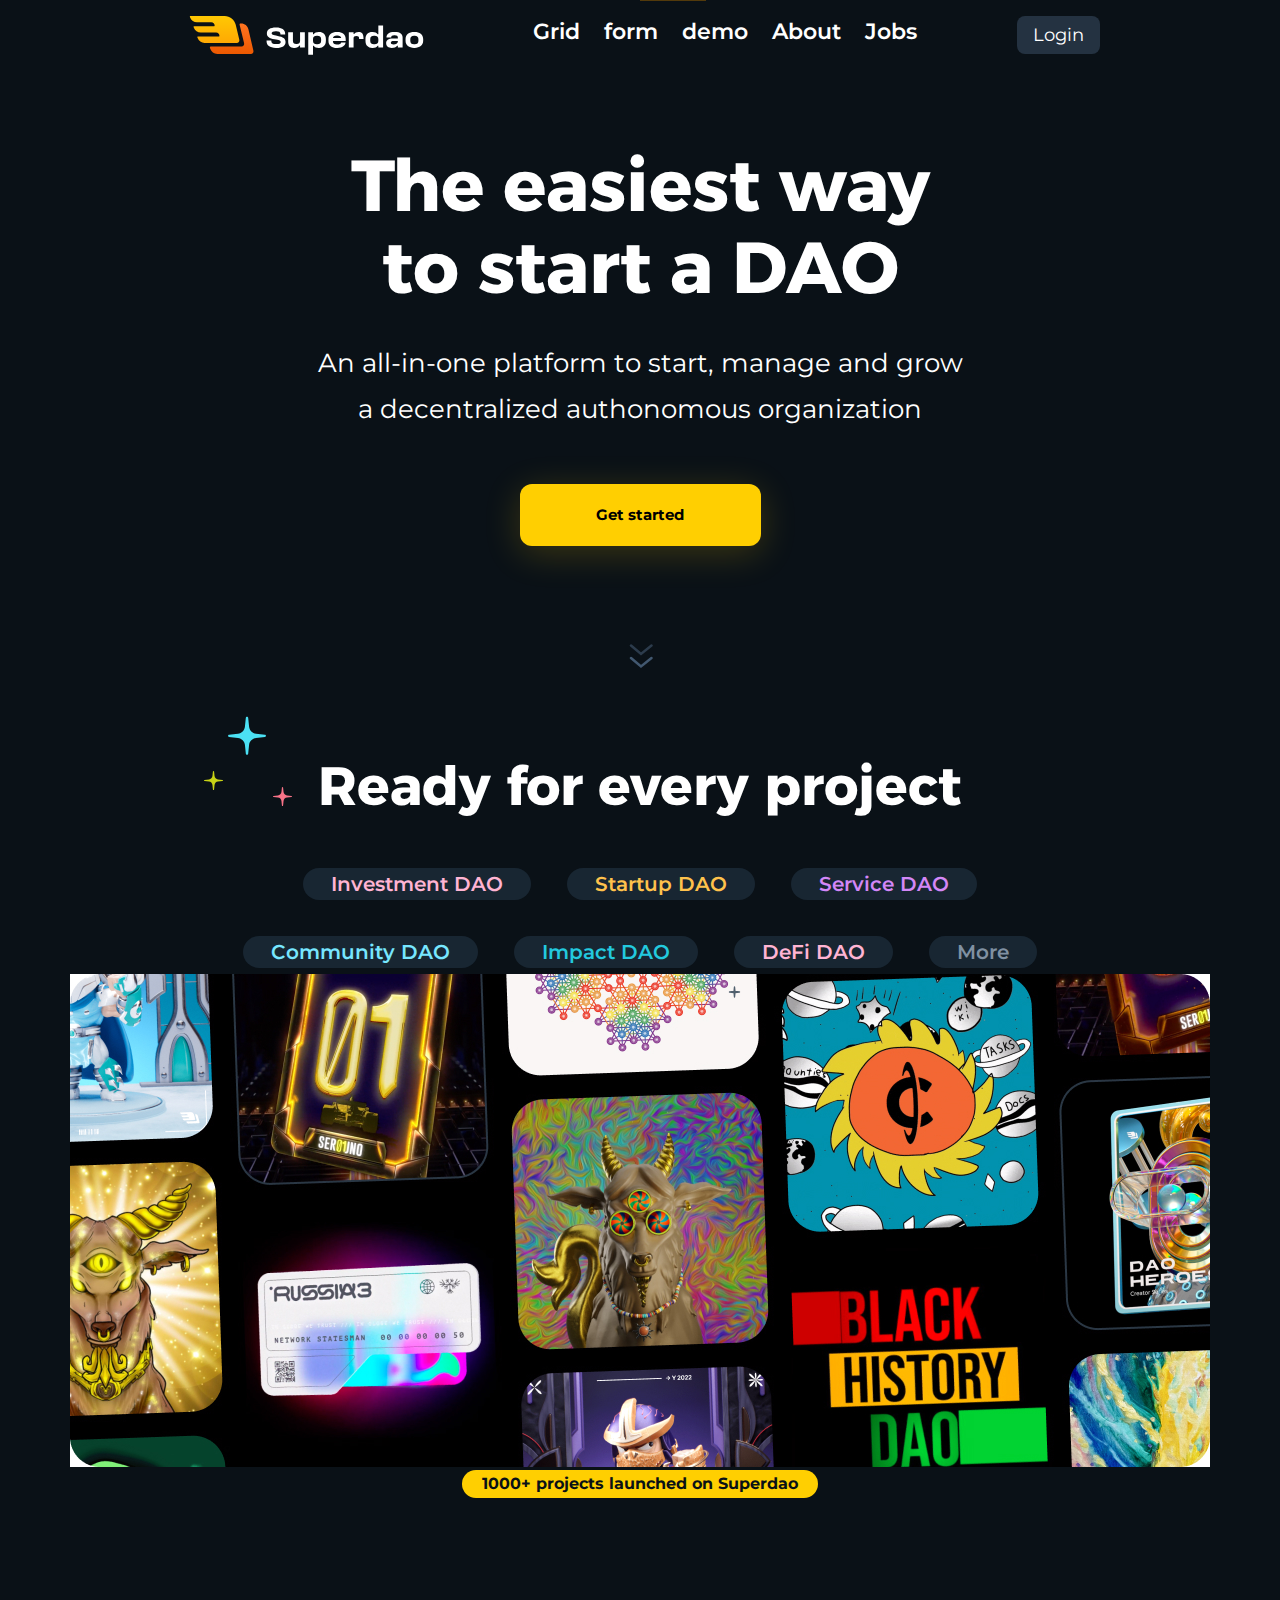
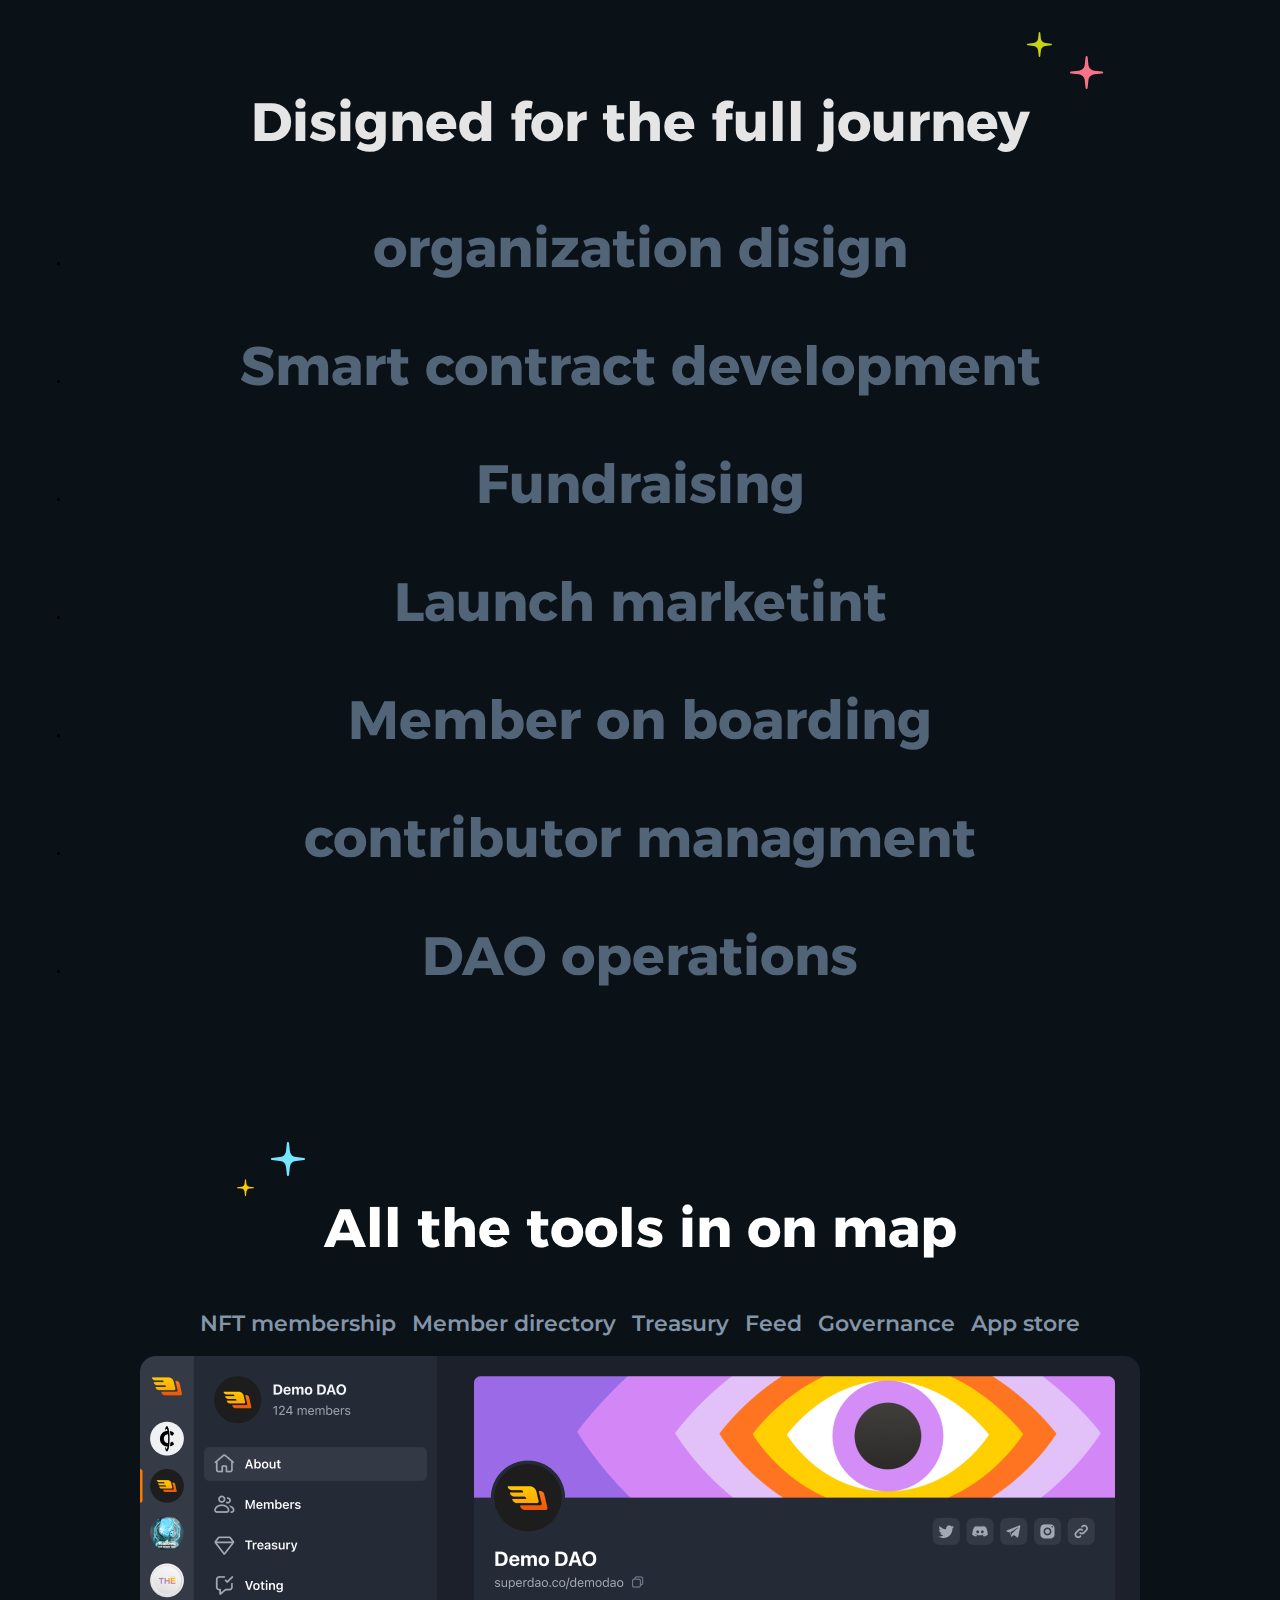
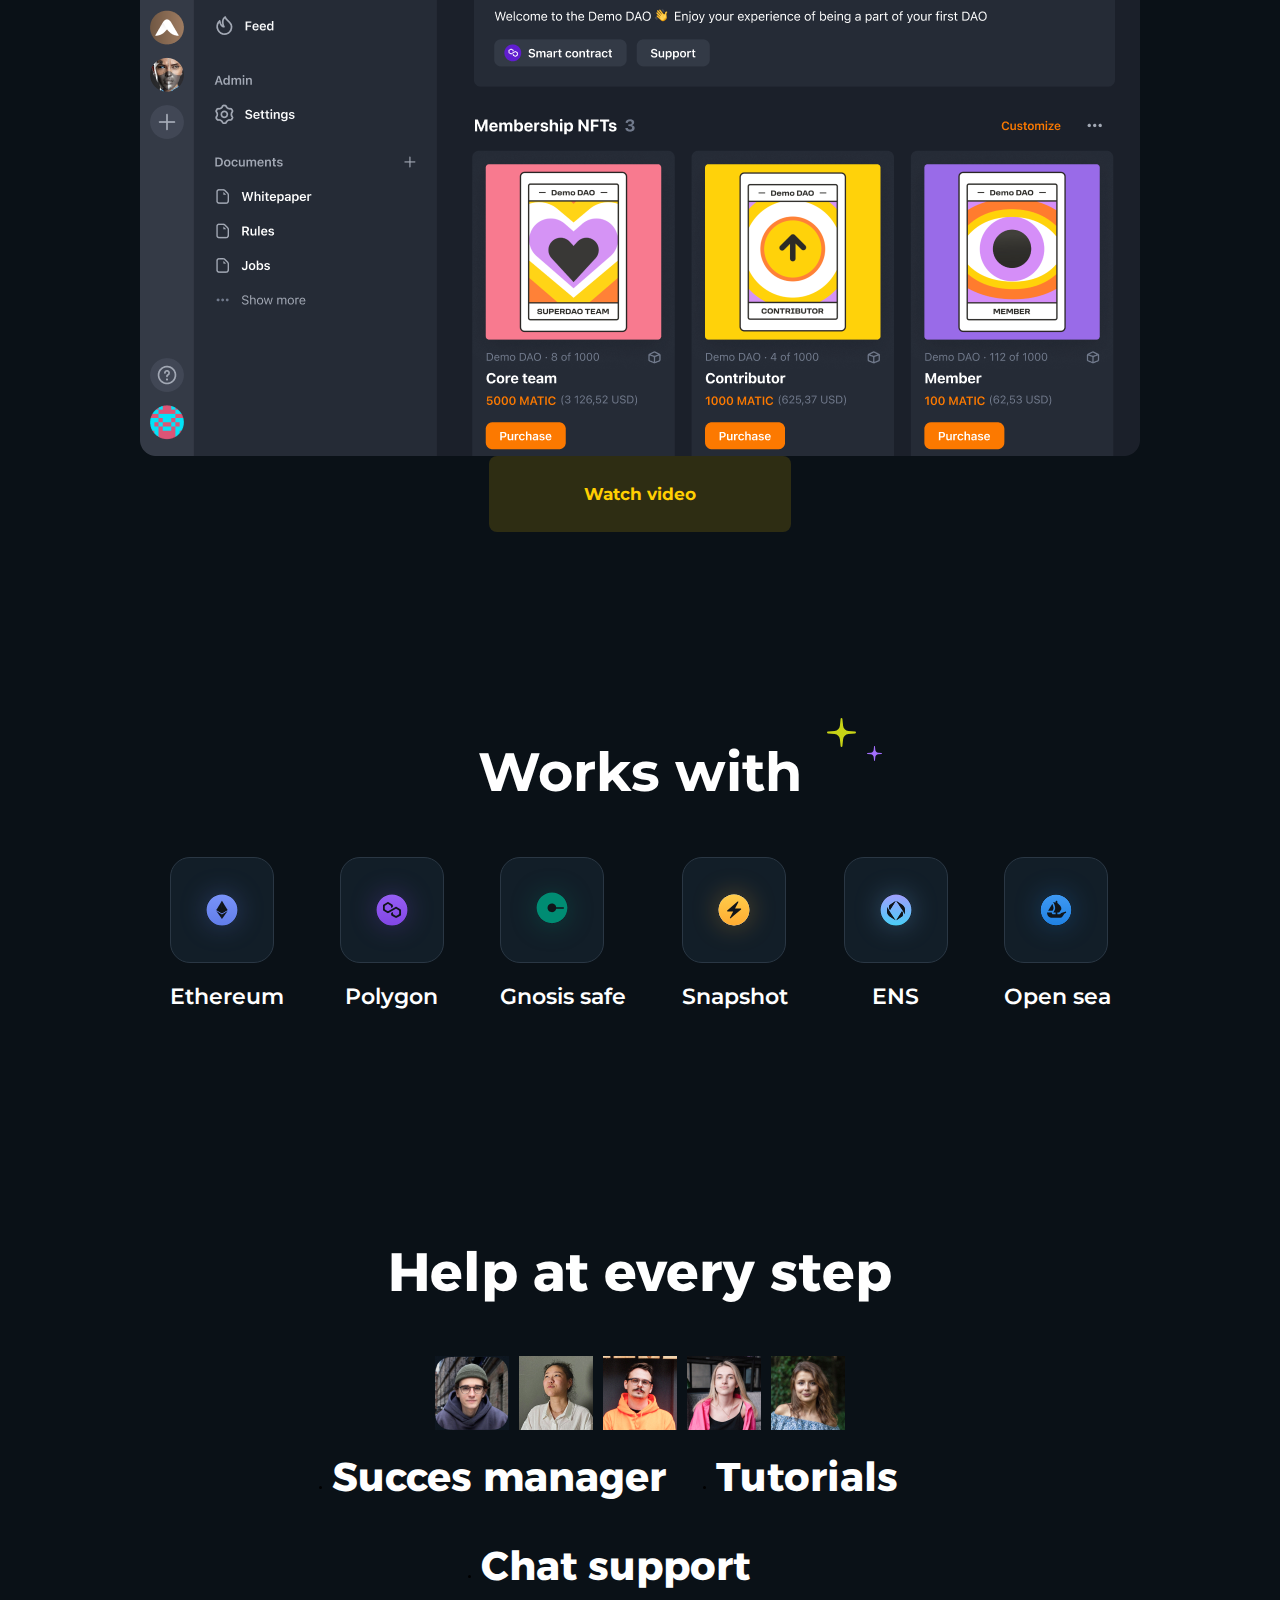
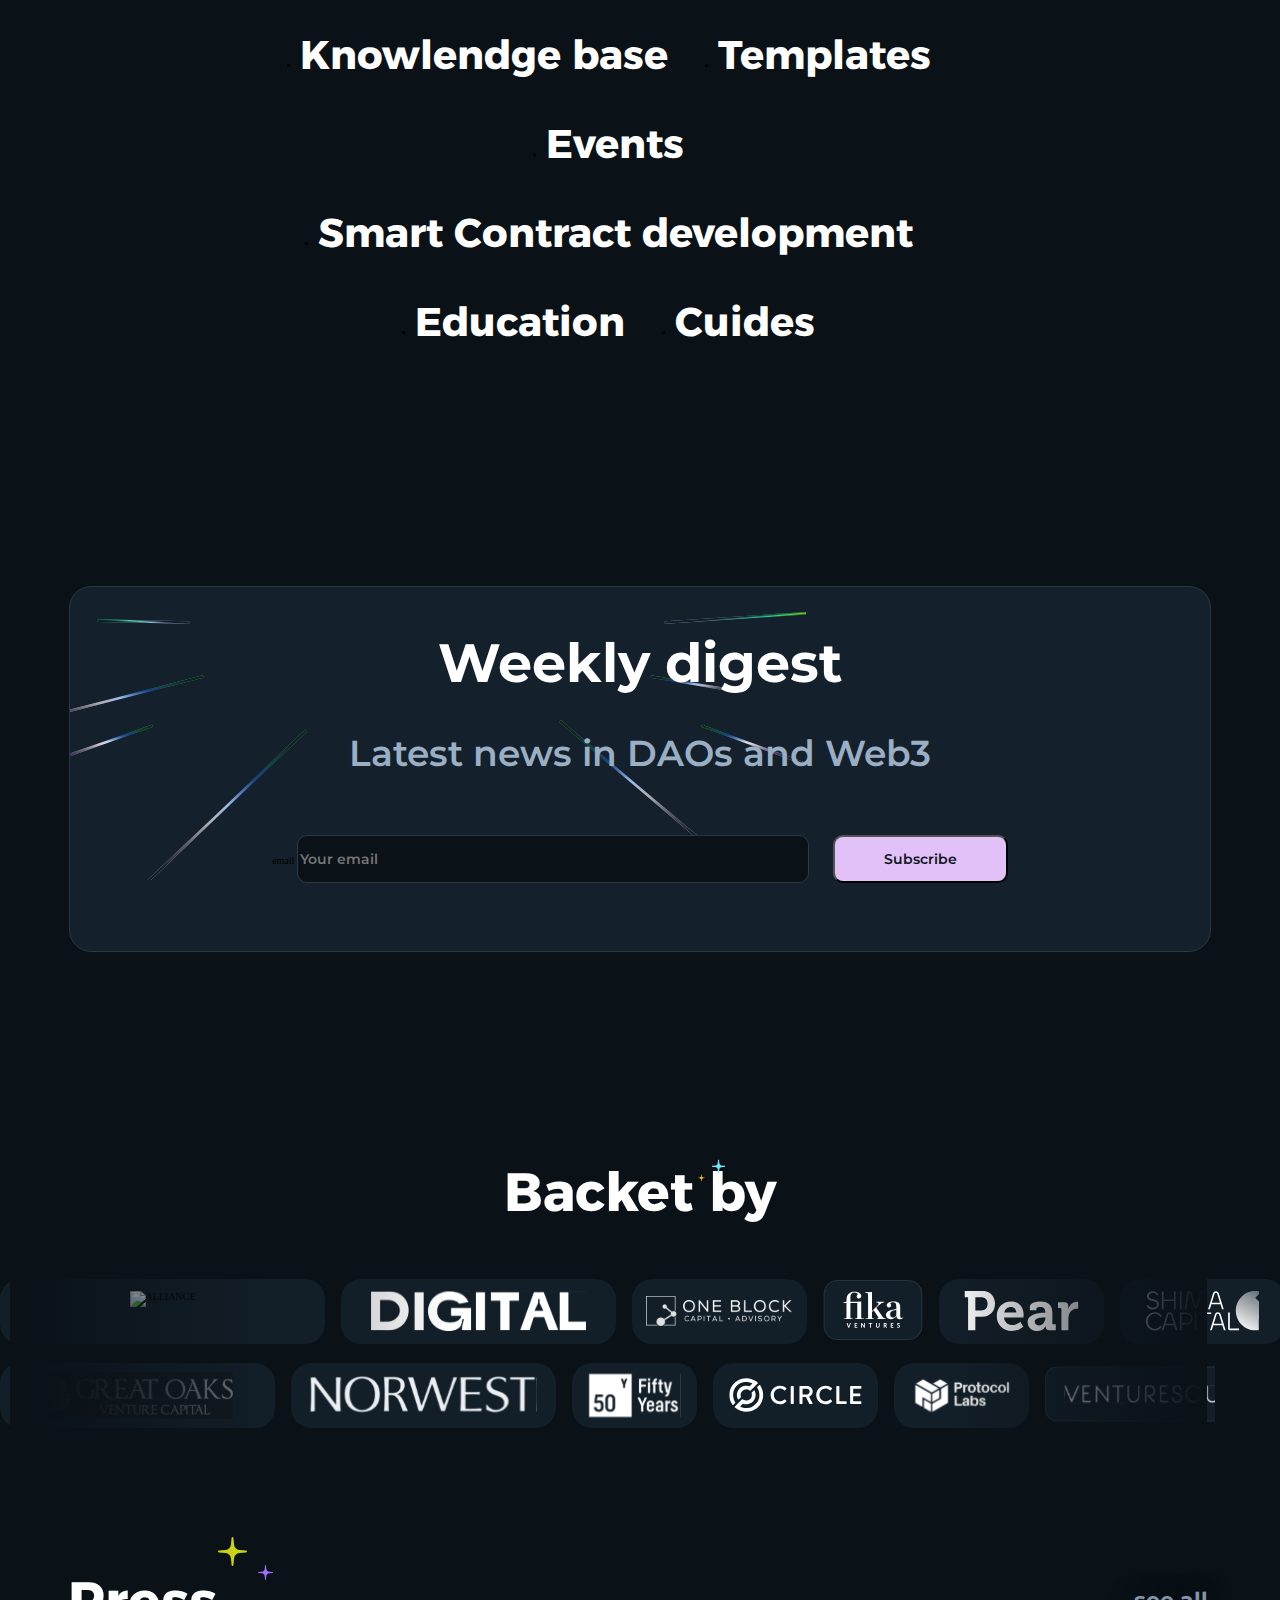
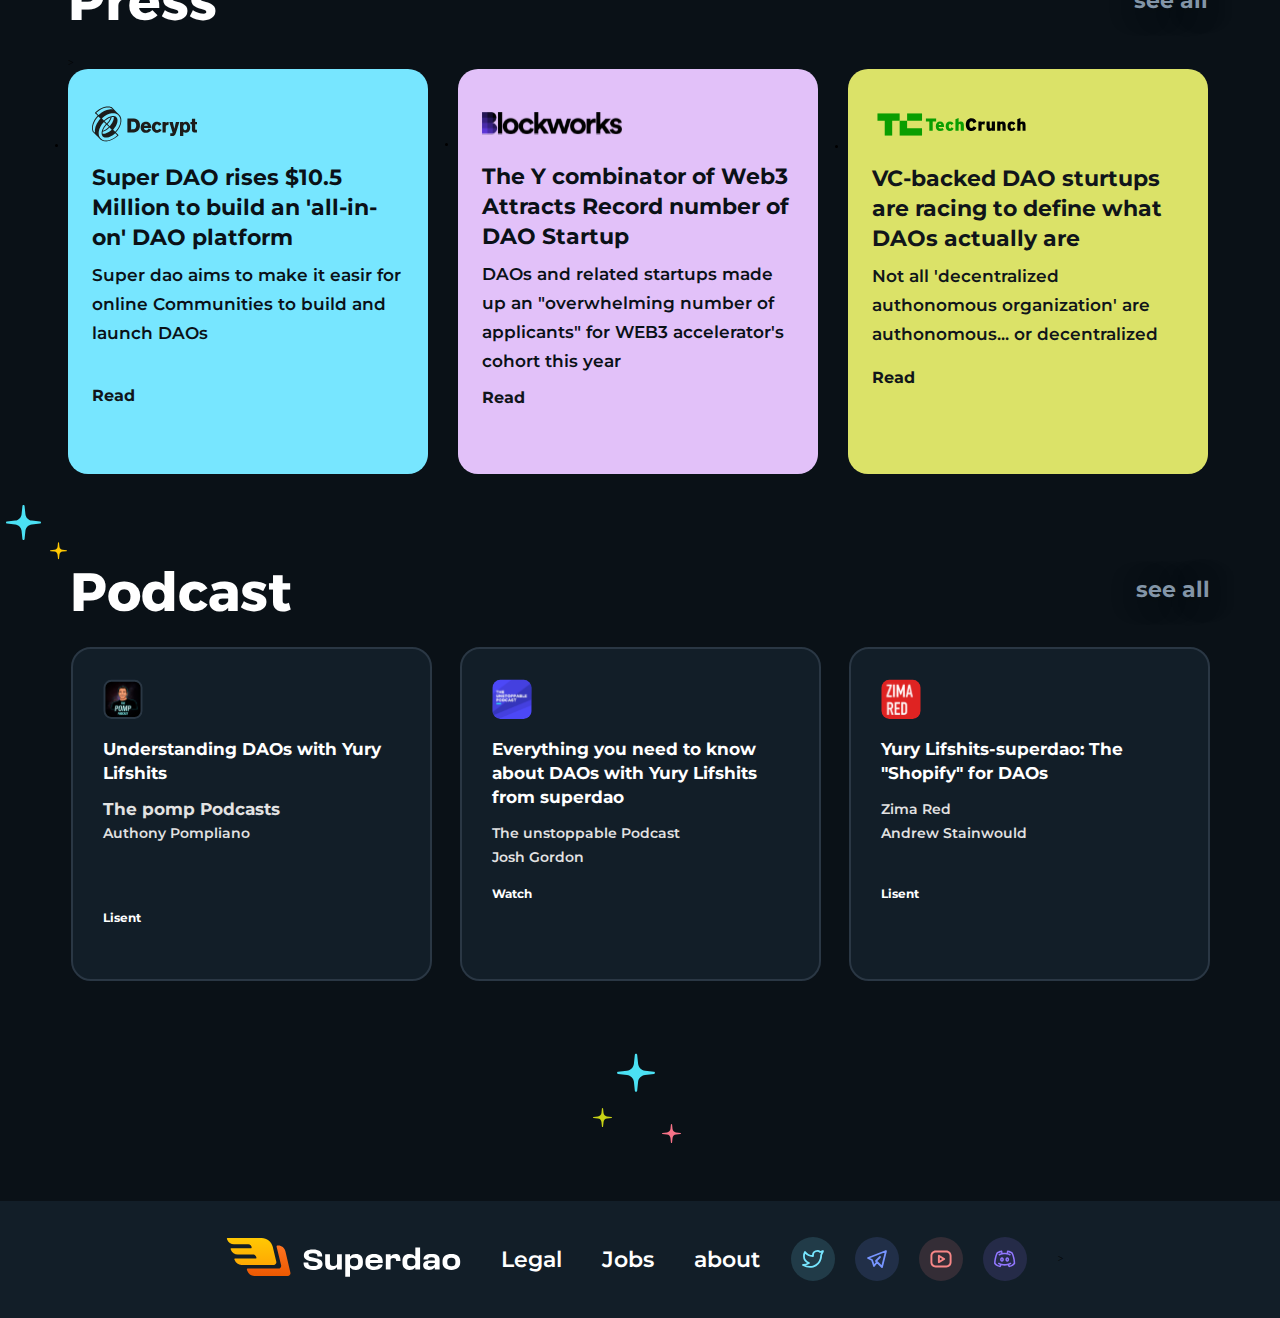
==== commit 077e0c47: "Доступность" ====
--- a/INDEX.HTML
+++ b/INDEX.HTML
@@ -89,8 +89,8 @@
                     <li class="designet__item">
                         <p class="designet__item_text">Smart contract development</p>
                     </li>
-                    <p class="designet__item">
-                    <p class="designet__item_text">Fundraising</p>
+                    <li class="designet__item">
+                        <p class="designet__item_text">Fundraising</p>
                     </li>
                     <li class="designet__item">
                         <p class="designet__item_text">Launch marketint</p>
@@ -140,27 +140,27 @@
                 <h2 class="cooperation__headline">Works with</h2>
                 <ul class="cooperation__list">
                     <li class="cooperation__item">
-                        <img class="cooperation__icon" src="images/Icon_ethereum (1).svg" alt="Ethereum">
+                        <img class="cooperation__icon" src="images/Icon_ethereum (1).svg" alt="iconEthereum">
                         <p class="cooperation__text">Ethereum</p>
                     </li>
                     <li class="cooperation__item">
-                        <img class="cooperation__icon" src="images/Icon_polygon (1).svg" alt="Polygon">
+                        <img class="cooperation__icon" src="images/Icon_polygon (1).svg" alt="iconPolygon">
                         <p class="cooperation__text">Polygon</p>
                     </li>
                     <li class="cooperation__item">
-                        <img class="cooperation__icon" src="images/Frame 5608 (1).svg" alt="Gnosis safe">
+                        <img class="cooperation__icon" src="images/Frame 5608 (1).svg" alt="iconGnosis safe">
                         <p class="cooperation__text">Gnosis safe</p>
                     </li>
                     <li class="cooperation__item">
-                        <img class="cooperation__icon" src="images/Frame 2091 (1).svg" alt="Snapshot">
+                        <img class="cooperation__icon" src="images/Frame 2091 (1).svg" alt="iconSnapshot">
                         <p class="cooperation__text">Snapshot</p>
                     </li>
                     <li class="cooperation__item">
-                        <img class="cooperation__icon" src="images/Avatar.svg" alt="ENS">
+                        <img class="cooperation__icon" src="images/Avatar.svg" alt="iconENS">
                         <p class="cooperation__text">ENS</p>
                     </li>
                     <li class="cooperation__item">
-                        <img class="cooperation__icon" src="images/icon_opensea.svg" alt="oper sea">
+                        <img class="cooperation__icon" src="images/icon_opensea.svg" alt="iconoper sea">
                         <p class="cooperation__text">Open sea</p>
                     </li>
                 </ul>
--- a/css/style.css
+++ b/css/style.css
@@ -49,7 +49,7 @@
     left: 50%;
     padding: 10px 15px;
     color: white;
-    background: orange;
+    background: #9d6500;
     transform: translateY(-100%);
   }
   .skip-link:focus {
@@ -350,7 +350,7 @@
     gap: 0.8rem;
     border-radius: 4.4939rem;
     background: #182632;
-    color: #707F8D;
+    color: #8091a2;
     text-align: center;
     font-family: Montserrat;
     font-size: 1.4rem;
@@ -409,7 +409,7 @@
     transform: translate(247px,-35px);
 }
 .designet__item_text{
-    color:var(--designer-list-color);
+    color:#526578;
     text-align: center;
     font-family: Alexandria;
     font-size: 2.0rem;
@@ -1604,6 +1604,10 @@
     }
     .problem__link{
         width: auto;
+    }
+    .tools__picture{
+        margin: 0 auto;
+        display: block;
     }
     .header__link-muchwidth{
         display:flex;
